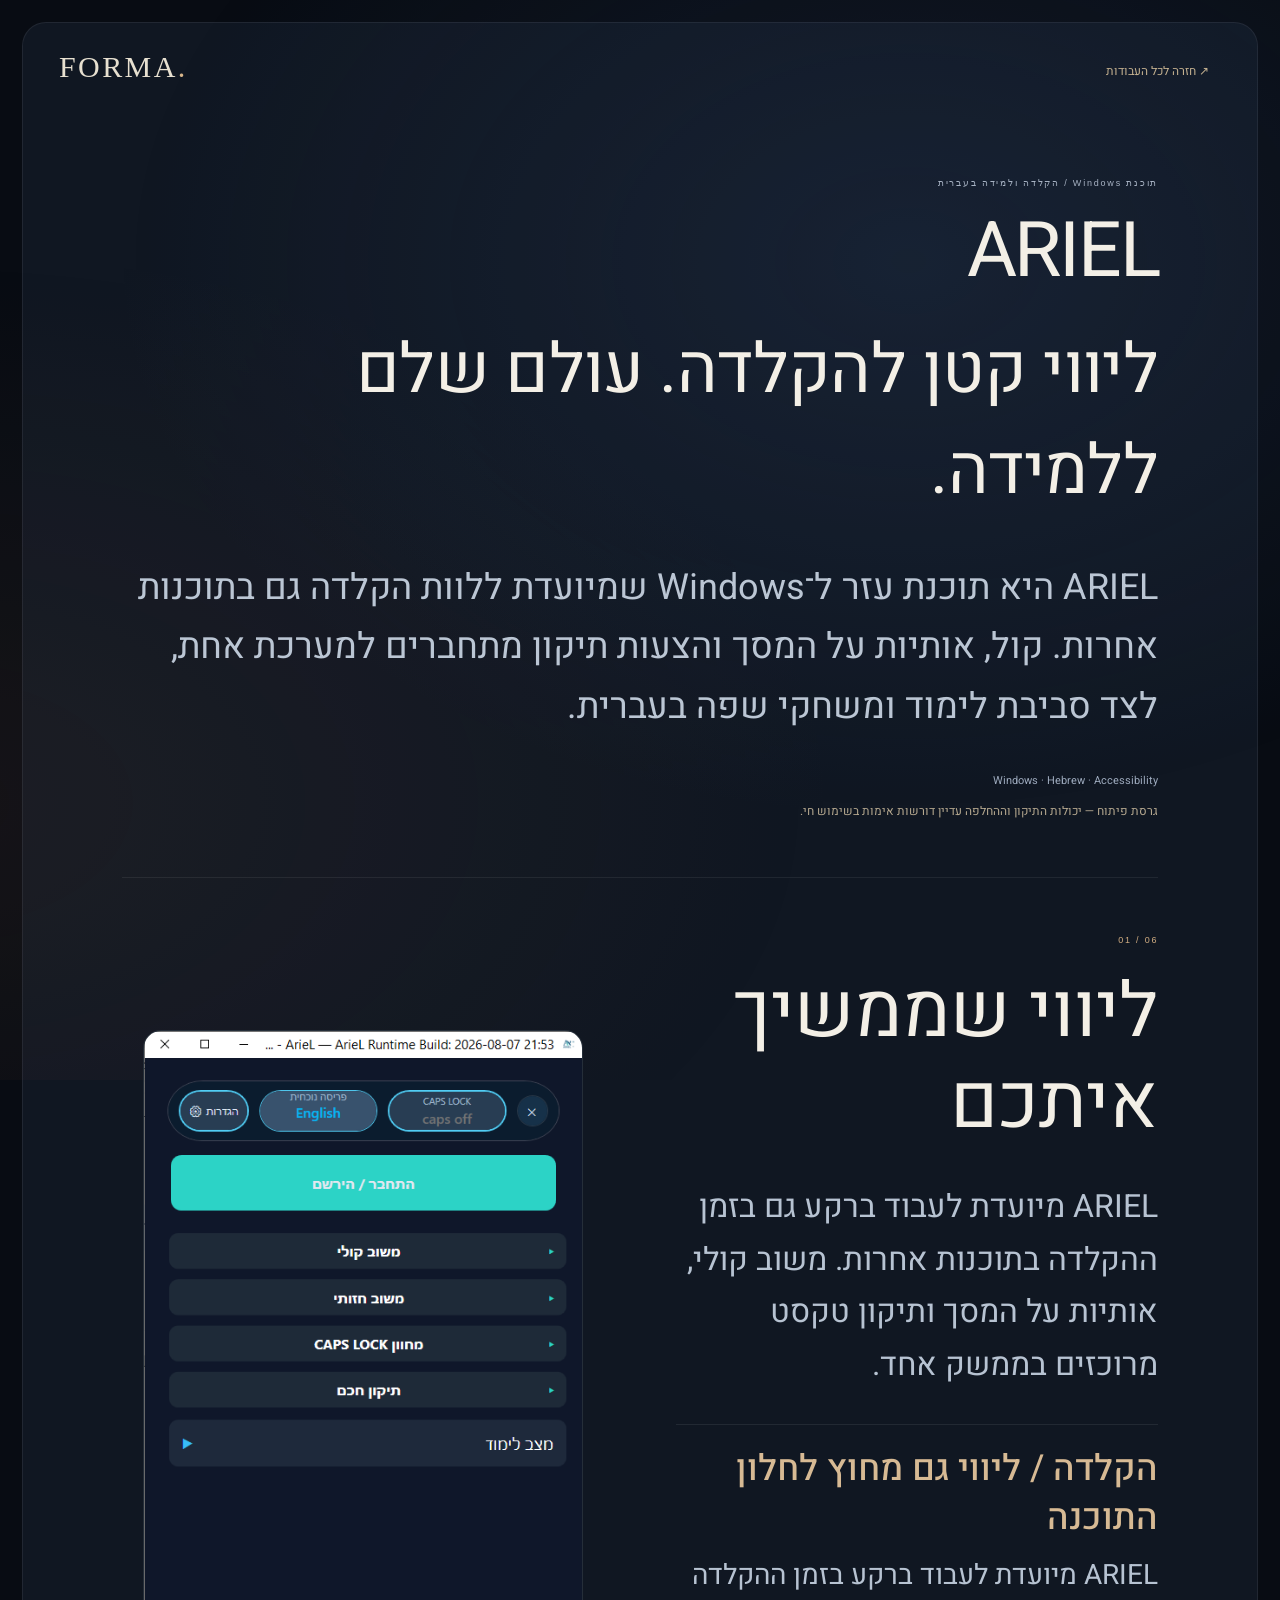
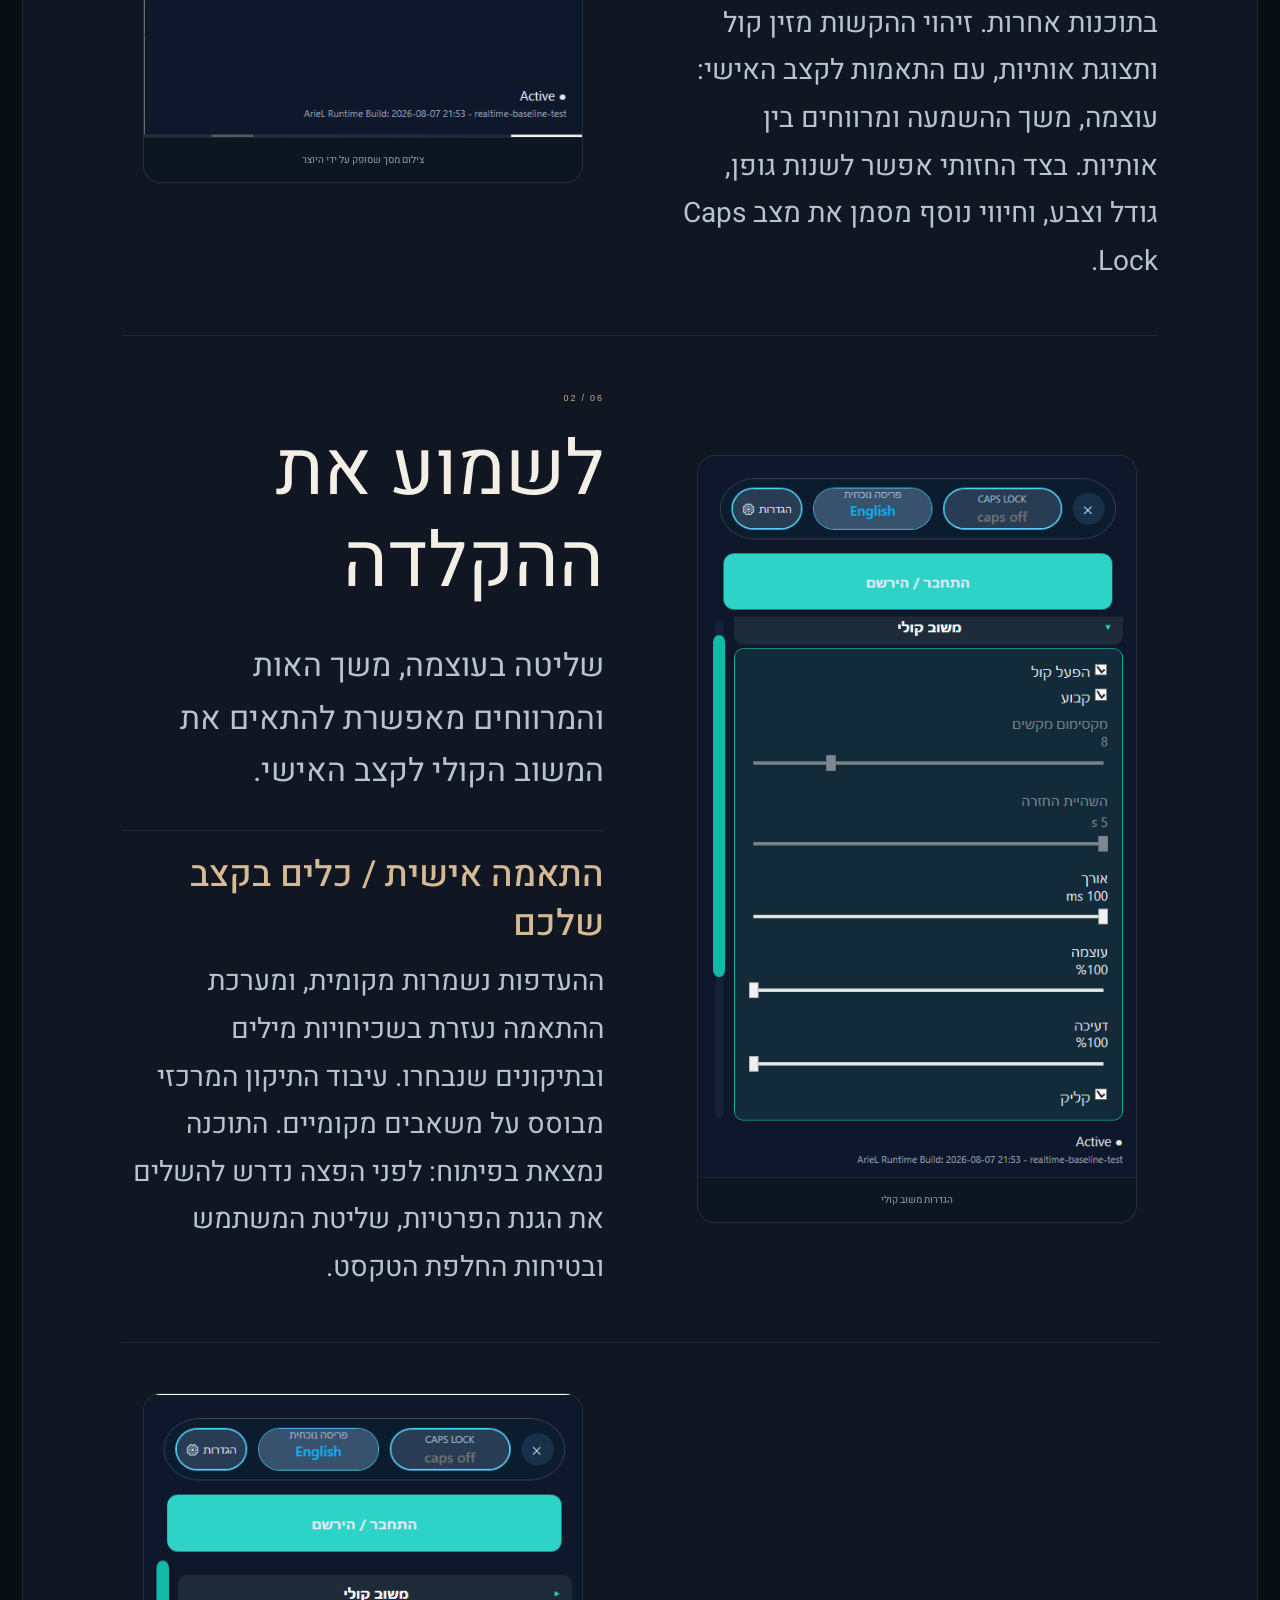
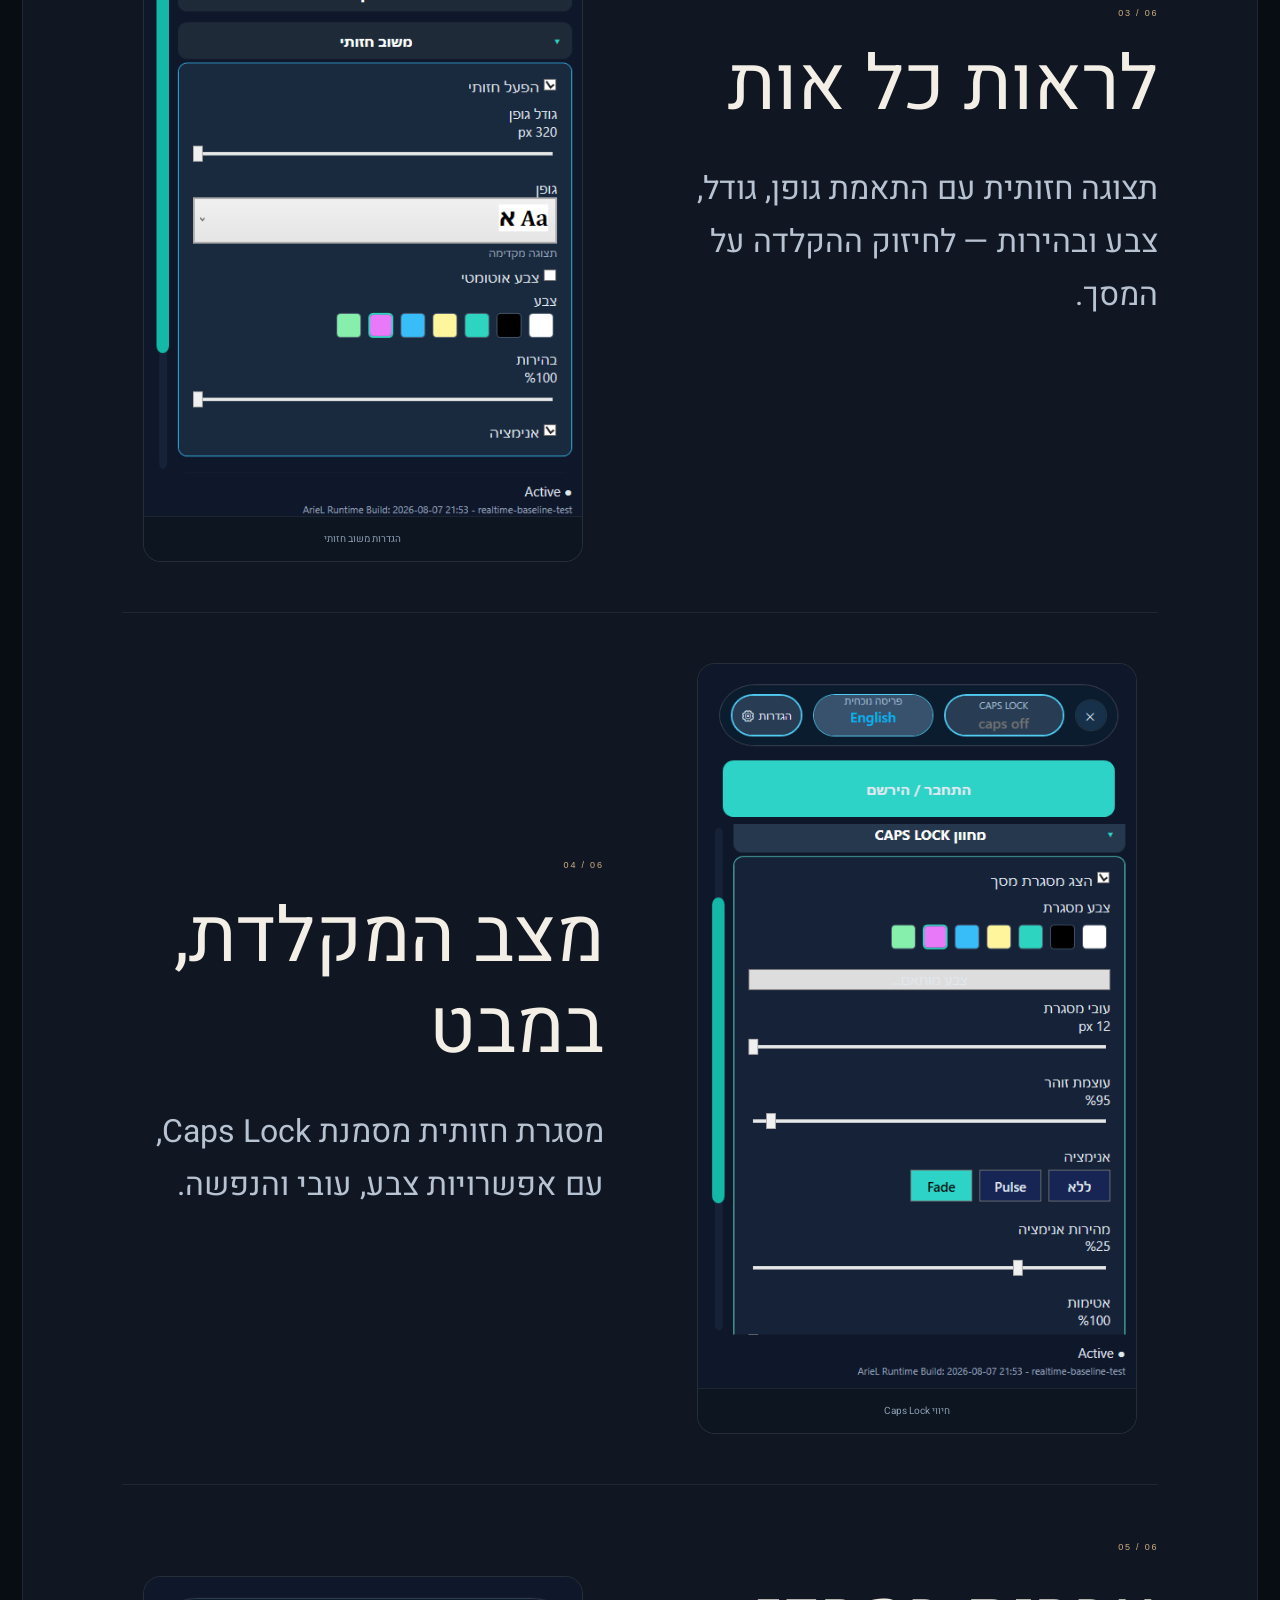
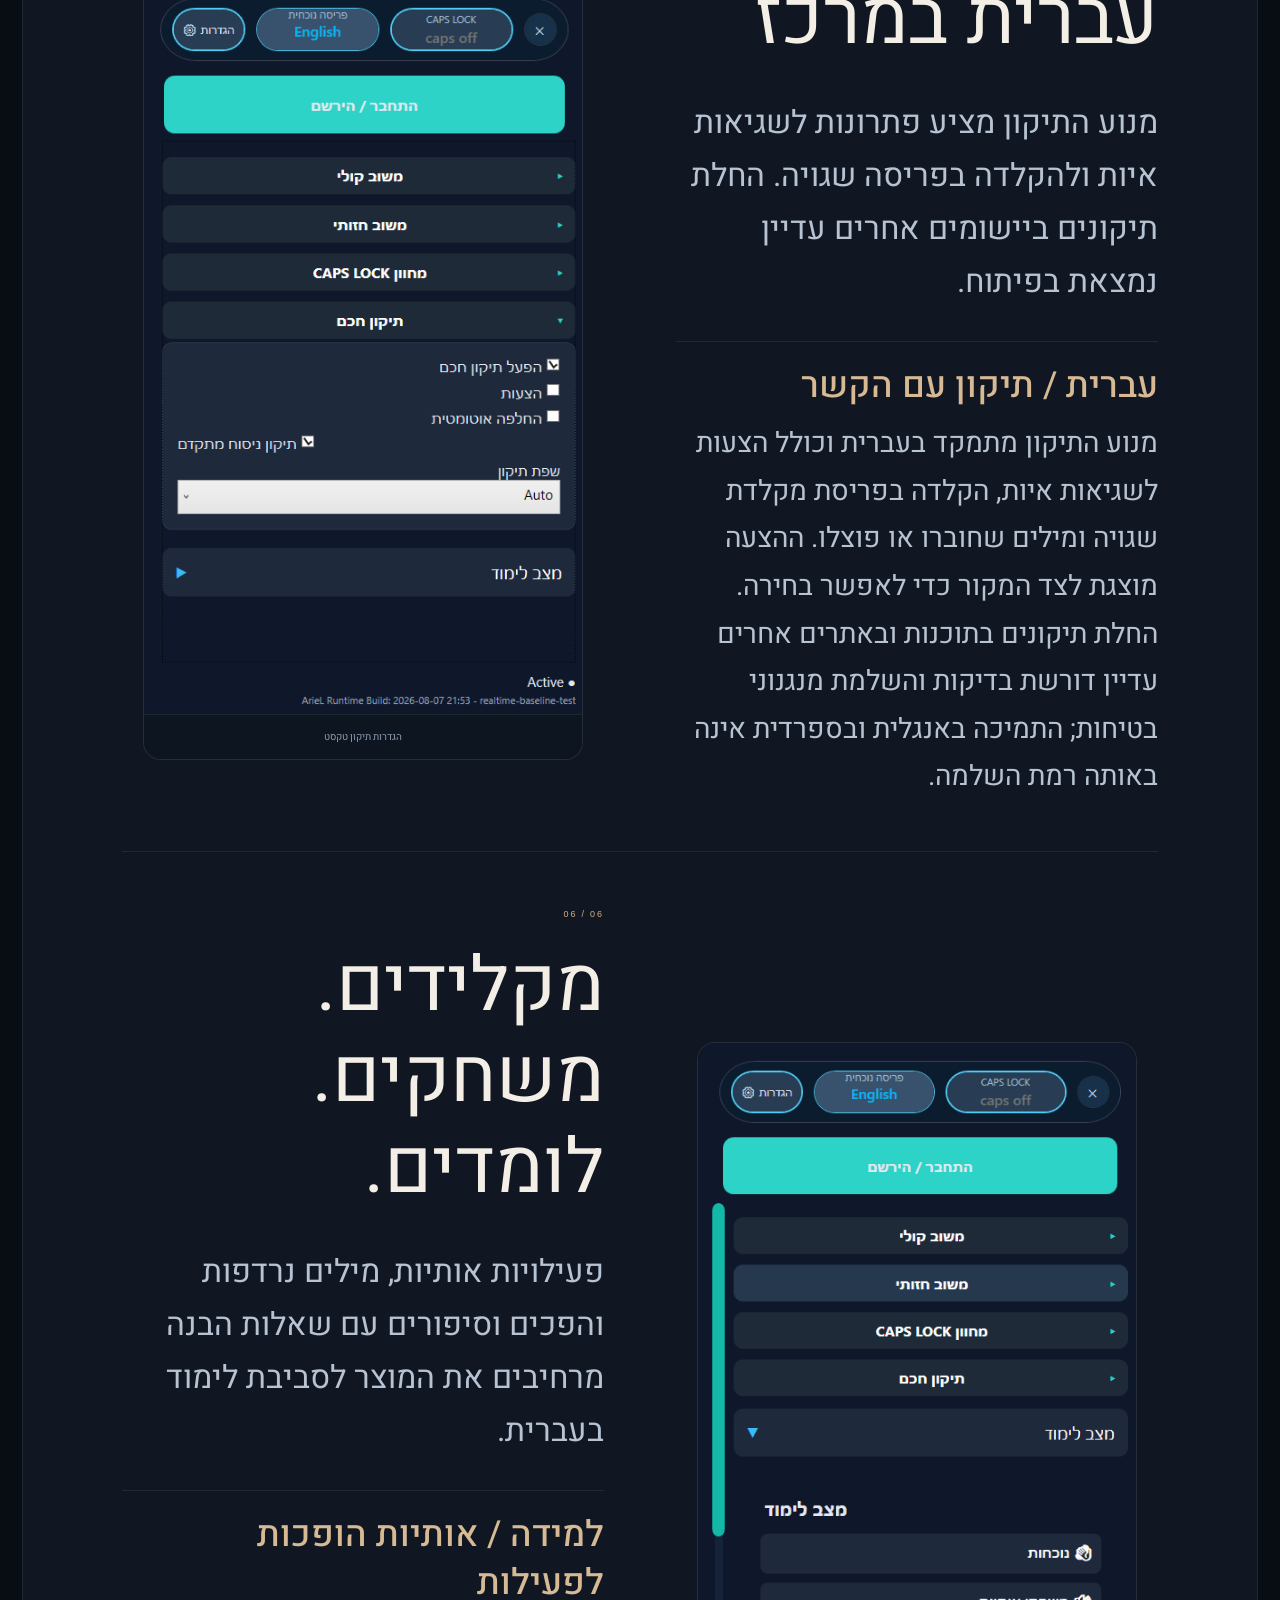
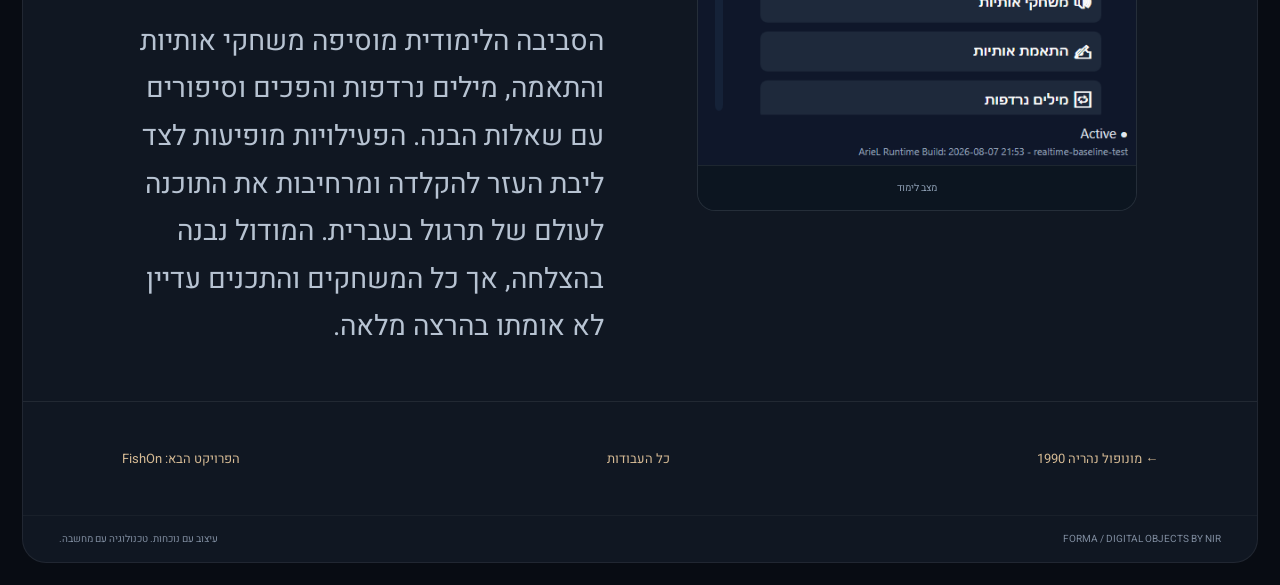
==== ariel.html @ 9fc87a5f "Repair trading screenshots with verified complete image uploads" ====
<!doctype html><html lang="he" dir="rtl"><head><meta charset="utf-8"><meta name="viewport" content="width=device-width,initial-scale=1"><title>ARIEL — עזר להקלדה ולמידה בעברית | FORMA</title><link rel="stylesheet" href="style.css?v=project-layout-2"><meta name="description" content="תוכנת Windows עם משוב קולי וחזותי, הצעות לתיקון בעברית ומשחקי שפה. פרויקט בפיתוח."><meta name="theme-color" content="#101824"><link rel="canonical" href="https://noya-labs.github.io/forma-portfolio/ariel.html"><meta property="og:type" content="website"><meta property="og:locale" content="he_IL"><meta property="og:site_name" content="FORMA"><meta property="og:title" content="ARIEL — עזר להקלדה ולמידה בעברית | FORMA"><meta property="og:description" content="תוכנת Windows עם משוב קולי וחזותי, הצעות לתיקון בעברית ומשחקי שפה. פרויקט בפיתוח."><meta property="og:url" content="https://noya-labs.github.io/forma-portfolio/ariel.html"><meta property="og:image" content="https://noya-labs.github.io/forma-portfolio/media/ariel-1.png"><meta name="twitter:card" content="summary_large_image"></head><body class="project-page" data-project="c6"><main class="exhibition"><header><a class="project-brand" href="index.html" dir="ltr">FORMA<span>.</span></a><a class="back-to-work" href="index.html">חזרה לכל העבודות ↗</a></header><section class="project-intro"><span class="eyebrow project-category"></span><h1>ARIEL</h1><p class="project-summary"></p><div class="project-meta"><span class="project-tags" dir="ltr"></span><a class="project-live" target="_blank" rel="noopener noreferrer">פתיחת הפרויקט ↗</a></div><p class="project-status"></p></section><div id="project-chapters"></div><nav class="project-pagination" aria-label="פרויקטים נוספים"><a class="previous-work"></a><a href="index.html">כל העבודות</a><a class="next-work"></a></nav><footer><span dir="ltr">FORMA / DIGITAL OBJECTS BY NIR</span><span>עיצוב עם נוכחות. טכנולוגיה עם מחשבה.</span></footer></main><script src="projects.js?v=trading-fixed-4"></script><script src="project-page.js"></script></body></html>
---- style.css ----
@import url('https://fonts.googleapis.com/css2?family=Heebo:wght@400;500;700;900&display=swap');
*{box-sizing:border-box}body{margin:0;background:#eeeeed;color:#111;font:14px Heebo,Arial,sans-serif;padding:5vh 3vw}button,a{-webkit-tap-highlight-color:transparent}button{border:0;background:none;color:inherit;font:inherit;cursor:pointer}a{color:inherit;text-decoration:none}a:focus-visible,button:focus-visible{outline:2px solid #555;outline-offset:6px}.exhibition{background:#fff;border-radius:16px;min-height:90vh;position:relative;overflow:hidden}header{position:relative;z-index:3;padding:24px 28px;display:flex;justify-content:space-between;gap:20px;font-size:14px;direction:ltr}nav{display:flex;gap:12px;direction:rtl}nav button{padding:0;color:#898989}nav button[aria-pressed=true]{color:#111;font-weight:700}.top-note{font:12px Arial,sans-serif;letter-spacing:.03em}.title{text-align:center;position:relative;z-index:1;margin:0 auto;pointer-events:none}.title h1{font:900 clamp(45px,5vw,78px)/.85 Arial,sans-serif;letter-spacing:-.075em;margin:7px 0 20px}.title p{font-size:14px;margin:0;color:#777}.stage{height:58vh;min-height:420px;perspective:1200px;position:relative;display:flex;align-items:center;justify-content:center;touch-action:pan-y}.track{position:relative;width:1120px;height:320px;flex-shrink:0;transform-style:preserve-3d;transform:rotateX(-7deg) rotateY(var(--yaw,-14deg)) translateX(var(--pan,0px));transition:transform .6s cubic-bezier(.2,.7,.2,1)}.card{position:absolute;left:calc(var(--i)*150px);top:var(--top,0px);width:215px;height:300px;transform:rotateY(-31deg) translateZ(var(--depth,0px));transform-style:preserve-3d;display:flex;flex-direction:column;padding:18px;overflow:hidden;box-shadow:12px 18px 20px #00000013;transition:transform .45s,box-shadow .45s;direction:ltr}.card:hover,.card:focus-visible{transform:rotateY(-10deg) translateZ(85px) translateY(-18px);box-shadow:15px 25px 40px #00000024;z-index:4}.number{font:12px Arial,sans-serif;letter-spacing:.025em}.card strong{font:italic 53px Georgia,serif;line-height:1;letter-spacing:-3px;margin:auto 0}.bottom{font-size:12px;margin-top:auto;overflow-wrap:anywhere}.c1{--i:0;--top:30px;background:#ded4b5;color:#564827}.c2{--i:1;--top:4px;background:#a3c2cd;color:#193b50}.c2 strong{font-size:62px}.c3{--i:2;--top:35px;background:#17171b;color:#d2ef74}.c3 strong{font:900 35px/.95 Arial,sans-serif;letter-spacing:-2px}.c4{--i:3;--top:0px;--depth:20px;background:#182628;color:#fff}.c4 img{width:calc(100% + 36px);margin:25px -18px 0;height:115px;object-fit:cover}.c4 strong.wcr-title{font:900 26px/1 Arial,sans-serif;letter-spacing:-1px;margin:15px 0}.c5{--i:4;--top:-22px;background:#772b39;color:#f2e4d5}.c5 strong{font-size:37px;letter-spacing:-2px}.c6{--i:5;--top:-2px;background:#e7e2db;color:#7d7568}.c7{--i:6;--top:-43px;background:#2e3041;color:#d7d5e2}.pending{border:1px dashed #999}.pending strong{font-size:43px}.pending .bottom{direction:rtl}.exhibition footer{padding:20px 28px;display:flex;justify-content:space-between;align-items:center;color:#777;font-size:12px;gap:25px}.exhibition footer button{font-size:12px}dialog{border:0;border-radius:12px;padding:45px;max-width:520px;width:90%;color:#111;box-shadow:0 20px 90px #0003}dialog::backdrop{background:#0006;backdrop-filter:blur(6px)}dialog .close{position:absolute;top:10px;left:15px;font-size:28px}dialog h2{font-size:30px}dialog p{font-size:16px;line-height:1.8}dialog a{display:inline-block;margin-top:15px;border-bottom:1px solid #111}body.index-mode .stage{height:auto;min-height:0;padding:45px 40px;perspective:none}body.index-mode .track{width:100%;height:auto;display:grid;grid-template-columns:repeat(4,minmax(0,1fr));gap:28px;transform:none;direction:ltr}body.index-mode .card{position:relative;left:auto;top:auto;width:100%;height:300px;transform:none}body.index-mode .card:hover{transform:translateY(-7px)}body.index-mode .title h1{font-size:52px}@media(min-width:1600px){.track{transform:scale(1.15) rotateX(-7deg) rotateY(var(--yaw,-14deg)) translateX(var(--pan,0px))}}@media(max-width:1050px){.track{transform:scale(.8) rotateX(-7deg) rotateY(var(--yaw,-14deg)) translateX(var(--pan,0px))}body.index-mode .track{grid-template-columns:repeat(3,minmax(0,1fr))}}@media(max-width:650px){body{padding:14px 10px}.exhibition{min-height:calc(100dvh - 28px)}header{padding:20px 15px}.top-note{display:none}.title{margin-top:25px}.title h1{font-size:53px}.stage{height:55vh;min-height:350px;justify-content:flex-start;overflow-x:auto;perspective:none;direction:ltr;padding:30px 25px}.track{width:1360px;height:300px;transform:none!important}.card{left:calc(var(--i)*180px);width:200px;height:280px;transform:rotateY(-22deg) rotateZ(-3deg);top:var(--top);box-shadow:10px 15px 25px #0002}.card:hover{transform:translateY(-10px)}.exhibition footer{padding:20px 15px;gap:15px;flex-wrap:wrap}.exhibition footer>span:nth-child(2){display:none}body.index-mode .stage{padding:30px 18px}body.index-mode .track{grid-template-columns:repeat(2,minmax(0,1fr));gap:20px 12px}body.index-mode .card{height:255px;padding:12px}.card strong{font-size:40px}.c3 strong{font-size:27px}.c5 strong{font-size:28px}.c4 strong.wcr-title{font-size:21px}.number{font-size:12px}.c4 img{width:calc(100% + 24px);margin-left:-12px;margin-right:-12px}dialog{padding:35px 25px}}@media(prefers-reduced-motion:reduce){*{transition:none!important}.track{transform:rotateY(-14deg)}}
.project-category{font-size:14px;color:#777}#project-dialog h2{text-align:right;letter-spacing:-1px}#project-dialog .project-tags{font-size:14px;color:#666;border-top:1px solid #ddd;padding-top:15px;text-align:right}#project-dialog .project-live[hidden]{display:none}
.dynamic-cover{position:relative;flex:1;min-height:180px;margin:18px -18px 14px;overflow:hidden}.dynamic-cover img{position:absolute;width:100%;height:100%;object-fit:cover;inset:0}.noya-media{background:#09090c}.c1{background:#100d1a;color:#eae5f3}.noya-media img{object-fit:contain;padding:18px;animation:productFloat 7s ease-in-out infinite;filter:drop-shadow(0 15px 18px #ad75ef55)}.bay-media img{animation:photoDrift 12s ease-in-out infinite}.bay-media .slide-1{animation:photoSwap 12s ease-in-out infinite,photoDrift 12s ease-in-out infinite}.c2{background:#133e53;color:white}.nexora-motion strong{animation:typePulse 7s ease-in-out infinite}.nexora-motion{background:linear-gradient(140deg,#17171b,#263c24,#17171b);background-size:250% 250%;animation:colorShift 10s ease-in-out infinite}.dashboard-motion img{animation:dashboardPan 10s ease-in-out infinite;object-fit:cover;object-position:left center}.motion-paused .card,.motion-paused .card *{animation-play-state:paused!important}@keyframes productFloat{0%,100%{transform:translateY(6px) scale(.92) rotate(-4deg)}50%{transform:translateY(-8px) scale(1.07) rotate(4deg)}}@keyframes photoDrift{0%,100%{transform:scale(1.05) translateX(-2%)}50%{transform:scale(1.18) translateX(2%)}}@keyframes photoSwap{0%,40%,100%{opacity:0}50%,90%{opacity:1}}@keyframes typePulse{0%,100%{transform:translateY(0);letter-spacing:-2px}50%{transform:translateY(-9px);letter-spacing:0}}@keyframes colorShift{0%,100%{background-position:0% 50%}50%{background-position:100% 50%}}@keyframes dashboardPan{0%,100%{object-position:0% 50%}50%{object-position:100% 50%}}@media(max-width:650px){.dynamic-cover{margin-left:-12px;margin-right:-12px;min-height:140px}}@media(prefers-reduced-motion:reduce){.card,.card *{animation:none!important}.bay-media .slide-1{opacity:0}}
/* Four verified projects, with readable faces and room between them. */
.stage{min-height:420px;height:55vh;perspective:1500px}.track{width:1050px;height:335px;transform:rotateX(-3deg) rotateY(var(--yaw,-6deg)) translateX(var(--pan,0px));transform-origin:center center}.card{width:235px;height:320px;left:calc(var(--i)*270px);transform:rotateY(-17deg) translateZ(var(--depth,0px));box-shadow:12px 24px 30px #00000016}.card:hover,.card:focus-visible{transform:rotateY(-3deg) translateZ(35px) translateY(-14px)}.c1{--top:34px}.c2{--top:5px}.c3{--top:28px}.c4{--top:-18px;--depth:0px}.number{font-size:12px}.bottom{direction:rtl;text-align:right;line-height:1.6}.c4 img{height:155px}.c4 strong.wcr-title{font-size:24px}.title h1{font-size:clamp(42px,4.4vw,65px)}.exhibition{display:flex;flex-direction:column}.exhibition footer{margin-top:auto}.track .card{border:1px solid #ffffff33}@media(min-width:1600px){.track{transform:rotateX(-3deg) rotateY(var(--yaw,-6deg)) translateX(var(--pan,0px))}}@media(min-width:1051px) and (max-width:1250px){.track{transform:scale(.85) rotateX(-3deg) rotateY(var(--yaw,-6deg)) translateX(var(--pan,0px))}}@media(min-width:651px) and (max-width:1050px){.track{transform:scale(.63) rotateX(-3deg) rotateY(var(--yaw,-6deg)) translateX(var(--pan,0px))}}@media(max-width:650px){.stage{height:420px;min-height:420px;padding:30px 25px;overflow-x:auto}.track{width:990px;height:335px;transform:none!important}.card{left:calc(var(--i)*250px);width:225px;height:320px;transform:rotateY(-10deg) rotateZ(-1deg)}body.index-mode .track{width:100%;height:auto}body.index-mode .card{width:100%;height:290px;left:auto}}body.index-mode .track{transform:none;grid-template-columns:repeat(4,minmax(0,1fr));height:auto}body.index-mode .card{left:auto;top:auto;width:100%;transform:none}@media(max-width:650px){body.index-mode .track{grid-template-columns:repeat(2,minmax(0,1fr))}.c4 strong.wcr-title{font-size:20px}}
.carousel-controls{display:flex;align-items:center;gap:20px;color:#111}.carousel-controls button{border:1px solid #bbb;border-radius:30px;padding:9px 18px!important;font-size:14px!important}.card{transition:left .85s cubic-bezier(.22,.7,.2,1),top .85s,transform .5s,box-shadow .5s}.card{user-select:none}.card img{-webkit-user-drag:none}.stage,.stage:active{cursor:default}.stage .card{cursor:pointer}.card .concept-cover{position:absolute;inset:0;width:100%;height:100%;object-fit:cover;z-index:0;animation:coverZoom 12s ease-in-out infinite}.card:after{content:'';position:absolute;inset:0;background:linear-gradient(#0006,transparent 30%,transparent 65%,#0009);pointer-events:none;z-index:1}.card .number,.card .bottom{position:relative;z-index:2;color:white;text-shadow:0 1px 6px #000}.card .bottom{margin-top:auto}.card.art-cover strong,.card.art-cover>.dynamic-cover,.card.art-cover>img:not(.concept-cover){display:none}.card.art-cover{background:#111;animation:none}.art-cover .cover-name{position:relative;z-index:2;color:white;font:600 21px Arial,sans-serif;margin-top:auto;padding-bottom:12px}.art-cover .bottom{margin-top:0;font-size:12px}@keyframes coverZoom{0%,100%{transform:scale(1)}50%{transform:scale(1.1)}}@media(max-width:650px){.stage{overflow:hidden}.track{width:100%;height:355px}.card{left:calc(50% - 112px + var(--i)*250px);opacity:1}.card:not([data-front=true]){pointer-events:none}body.index-mode .card{pointer-events:auto}.carousel-controls{width:100%;justify-content:center}}@media(prefers-reduced-motion:reduce){.concept-cover{animation:none!important}}
body:not(.index-mode) .card[data-visible=false]{opacity:0;pointer-events:none}body.index-mode .card{opacity:1;pointer-events:auto}.card{transition:opacity .5s,left .85s cubic-bezier(.22,.7,.2,1),top .85s,transform .5s,box-shadow .5s}
.c5.art-cover .concept-cover{object-fit:cover;object-position:center}.c5.art-cover:after{background:linear-gradient(#0008,transparent 28%,transparent 65%,#000b)}

/* A living exhibition: light, depth and a short opening sequence. */
.exhibition{isolation:isolate;background:#fff;--light-x:50%;--light-y:45%}
.exhibition:before{content:'';position:absolute;inset:-15%;z-index:-1;pointer-events:none;background:radial-gradient(ellipse at var(--light-x) var(--light-y),#d4dcff40,transparent 40%),radial-gradient(ellipse at 15% 75%,#f1d5bb35,transparent 35%);animation:ambientLight 18s ease-in-out infinite alternate}
.title h1{animation:titleArrival 1.2s cubic-bezier(.16,1,.3,1) both}
.title p{animation:softArrival 1.4s .2s both}
.stage{animation:softArrival 1.5s .35s both}
.exhibition header{animation:softArrival 1s .1s both}
.art-cover .concept-cover{transform-origin:var(--mx,50%) var(--my,50%)}
.card:before{content:'';position:absolute;inset:0;z-index:3;pointer-events:none;opacity:0;background:radial-gradient(circle at var(--mx,50%) var(--my,50%),#fff5,transparent 55%);mix-blend-mode:soft-light;transition:opacity .35s}
.card:hover:before,.card:focus-visible:before{opacity:1}
.card:hover .cover-name{letter-spacing:.035em;transform:translateY(-4px)}
.cover-name{transition:letter-spacing .45s,transform .45s}
.carousel-controls button{transition:background .25s,color .25s,transform .25s}
.carousel-controls button:hover{background:#111;color:#fff;transform:translateY(-3px)}
.carousel-controls button:active{transform:scale(.95)}
.live-signature{display:flex;align-items:center;justify-content:center;gap:8px;margin:18px auto 0;font:10px Arial,sans-serif;letter-spacing:.18em;color:#777;direction:ltr}
.live-signature i{width:5px;height:5px;border-radius:50%;background:#7c8868;box-shadow:0 0 0 4px #7c886812;animation:signalPulse 3s ease-in-out infinite}
.motion-paused .exhibition:before,.motion-paused .live-signature i{animation-play-state:paused}
dialog[open]{animation:dialogArrival .4s cubic-bezier(.16,1,.3,1)}
@keyframes titleArrival{from{opacity:0;filter:blur(12px);transform:translateY(28px);letter-spacing:-.1em}to{opacity:1;filter:blur(0);transform:translateY(0)}}
@keyframes softArrival{from{opacity:0;filter:blur(6px)}to{opacity:1;filter:blur(0)}}
@keyframes ambientLight{from{transform:translate(-3%,-2%) rotate(-4deg)}to{transform:translate(3%,2%) rotate(4deg)}}
@keyframes signalPulse{50%{box-shadow:0 0 0 8px #7c886800;opacity:.5}}
@keyframes dialogArrival{from{opacity:0;transform:translateY(22px) scale(.97)}to{opacity:1;transform:none}}
@media(prefers-reduced-motion:reduce){.exhibition:before,.title h1,.title p,.stage,header,.live-signature i,dialog[open]{animation:none!important}}

/* Responsive gallery and controls, from phones to wide screens. */
.side-navigation{position:absolute;inset:0;pointer-events:none;z-index:5}
.gallery-arrow{position:absolute;top:50%;transform:translateY(-50%);width:48px;height:48px;border:1px solid #d9d9d9;border-radius:50%;background:#ffffffed;box-shadow:0 4px 18px #00000008;font:24px Arial;pointer-events:auto;transition:background .2s,color .2s}
.arrow-left{left:18px}.arrow-right{right:18px}.gallery-arrow:hover{background:#111;color:#fff}
.carousel-controls button{display:none}.carousel-controls{gap:0;min-width:58px;justify-content:center}
body.index-mode .side-navigation,body.index-mode .carousel-controls{display:none}
.exhibition footer{flex-wrap:wrap;gap:16px}
@media(min-width:1051px){.stage{padding:30px 80px}.track{width:calc(100% - 20px);max-width:1050px;transform:rotateX(-3deg) rotateY(var(--yaw,-6deg)) translateX(var(--pan,0px));--card-w:clamp(180px,17vw,235px);--card-step:calc((100% - var(--card-w))/3)}.card{width:var(--card-w);left:calc(var(--i)*var(--card-step))}}
@media(min-width:651px) and (max-width:1050px){body{padding:22px 16px}.exhibition{min-height:calc(100dvh - 44px)}.title h1{font-size:60px}.stage{height:480px;min-height:480px;overflow:hidden;padding:30px 70px;justify-content:center}.track{width:100%;height:355px;transform:rotateX(-3deg) rotateY(-5deg);--card-w:clamp(225px,29vw,280px);--card-step:calc(var(--card-w) + 35px)}.card{width:var(--card-w);height:355px;left:calc((100% - (var(--card-w)*2 + 35px))/2 + var(--i)*var(--card-step))}.arrow-left{left:12px}.arrow-right{right:12px}body.index-mode .track{grid-template-columns:repeat(3,minmax(0,1fr));transform:none}body.index-mode .card{left:auto;width:100%;height:310px}}
@media(max-width:650px){body{padding:10px 8px}.exhibition{min-height:calc(100dvh - 20px);border-radius:14px}header{padding:12px 16px}nav{gap:16px}nav button{min-height:44px}.title{margin-top:12px;padding:0 12px}.title h1{font-size:clamp(38px,10.5vw,62px);margin:8px 0 18px}.title p{font-size:12px;line-height:1.7}.live-signature{font-size:8px;letter-spacing:.12em;margin-top:12px}.stage{height:clamp(370px,53dvh,490px);min-height:370px;padding:30px 0;justify-content:center;overflow:hidden}.track{width:100%;height:340px;--card-w:clamp(205px,62vw,285px);--card-step:calc(var(--card-w) + 28px);transform:none!important}.card{width:var(--card-w);height:340px;left:calc((100% - var(--card-w))/2 + var(--i)*var(--card-step));top:0!important;transform:rotateY(-8deg);padding:16px}.card:hover{transform:rotateY(-8deg)}.gallery-arrow{width:44px;height:44px;font-size:22px}.arrow-left{left:6px}.arrow-right{right:6px}.art-cover .cover-name{font-size:20px}.exhibition footer{padding:14px 16px;display:grid;grid-template-columns:1fr auto;gap:12px}.carousel-controls{width:auto;grid-column:1/-1}.exhibition footer>span{display:none}#reset,#motion-toggle{min-height:44px}body.index-mode .stage{padding:28px 16px;height:auto;min-height:0}body.index-mode .track{height:auto;grid-template-columns:repeat(2,minmax(0,1fr));gap:16px}body.index-mode .card{width:100%;left:auto;height:280px;transform:none;padding:12px}.number{font-size:10px}dialog{max-height:85dvh;overflow:auto;width:calc(100% - 28px);padding:40px 24px}dialog h2{font-size:26px}dialog p{font-size:15px}.close{min-width:44px;min-height:44px}}
@media(max-width:430px){body.index-mode .track{grid-template-columns:1fr}body.index-mode .card{height:370px}.stage{height:390px}.track,.card{height:320px}}
@media(max-height:600px) and (min-width:651px){.stage{height:390px;min-height:390px}.title h1{font-size:45px}}

.project-invitation{display:flex;justify-content:space-between;align-items:center;gap:36px;margin:10px 6% 28px;padding:34px 0 8px;border-top:1px solid #ddd;direction:rtl}
.eyebrow{font:10px Arial,sans-serif;letter-spacing:.17em;color:#777;display:inline-block}
.invitation-copy h2{font-size:clamp(28px,3vw,44px);font-weight:700;line-height:1.2;letter-spacing:-1.4px;margin:14px 0 16px}
.invitation-copy h2 span{color:#8b9a6f}.invitation-copy p{font-size:14px;color:#666;line-height:1.9;margin:0}
.invitation-action{flex-shrink:0}.start-project{background:#111;color:#fff;border-radius:100px;padding:18px 25px;display:inline-flex;align-items:center;justify-content:center;gap:24px;font-size:15px;min-height:56px;transition:background .25s,transform .25s,box-shadow .25s}
.start-project:hover{background:#30372a;transform:translateY(-3px);box-shadow:0 8px 24px #0002}.start-project span{font:22px Arial;transition:transform .25s}.start-project:hover span{transform:translate(-3px,-3px)}
.invitation-action p{text-align:center;font-size:12px;color:#888;margin-top:12px}
#contact-dialog h2{font-size:30px;line-height:1.3}#project-enquiry label{display:block;font-size:13px;margin:18px 0 8px}#project-brief{font:15px Heebo,Arial,sans-serif;line-height:1.7;resize:vertical;width:100%;border:1px solid #ccc;border-radius:10px;padding:14px;background:#fafafa;color:#111}#project-brief:focus{outline:2px solid #899674;outline-offset:2px}#project-enquiry .start-project{width:100%;margin-top:16px}#contact-feedback{font-size:13px;color:#666}
@media(max-width:800px){.project-invitation{align-items:flex-start;flex-direction:column;gap:22px;margin:8px 6% 24px;padding-top:28px}.invitation-action{width:100%}.invitation-action .start-project{width:100%;font-size:14px}.invitation-copy h2{font-size:32px}.invitation-copy p{font-size:13px}.project-invitation br{display:none}.invitation-copy h2 br{display:block}}
@media(max-width:430px){.invitation-copy h2{font-size:29px}.start-project{padding:16px 18px;gap:12px}.project-invitation{margin-top:0}}
.start-project:disabled{background:#e9e9e5;color:#777;cursor:default;transform:none;box-shadow:none}

/* FORMA — evening gallery, restrained type and luminous project artwork. */
body{background:#080c13;color:#f3efe6;padding:22px;font-family:Heebo,Arial,sans-serif}
.exhibition{background:#101722;border:1px solid #ffffff12;border-radius:24px;min-height:calc(100dvh - 44px);--light-x:65%;--light-y:40%}
.exhibition:before{inset:-20%;background:radial-gradient(ellipse at var(--light-x) var(--light-y),#344c7555,transparent 48%),radial-gradient(ellipse at 10% 78%,#82563f25,transparent 40%);opacity:.8}
header{padding:27px 36px;color:#e7e0d0}nav button{color:#949cab;font-size:13px}nav button[aria-pressed=true]{color:#e8ceb0;font-weight:500}.top-note{color:#a0a9b8;font-size:10px;letter-spacing:.16em}
.title{margin:18px auto 0}.title h1{font:400 clamp(52px,6vw,84px)/1.05 Georgia,'Times New Roman',serif;letter-spacing:.055em;margin:0 0 12px;animation:luxuryArrival 1.2s both}.brand-period{color:#d5ab7c}.title p{font-size:14px;color:#b8bfca;letter-spacing:.015em}.live-signature{color:#8b95a6;font-size:9px;letter-spacing:.22em;margin-top:18px}.live-signature i{background:#d5ab7c;box-shadow:0 0 12px #d5ab7c66}
.stage{height:clamp(425px,49vh,580px);min-height:425px}.card{border-radius:9px;box-shadow:8px 26px 42px #0005!important;border:1px solid #ffffff20!important}.card:hover{box-shadow:8px 35px 60px #0008!important}.art-cover .cover-name{font-size:20px;font-weight:500;letter-spacing:.025em}.card .number{font-size:10px;letter-spacing:.08em}.card .bottom{color:#e6e0d8;font-size:11px}
.gallery-arrow{background:#202a39e8;color:#e9d6ba;border-color:#ffffff24;box-shadow:0 8px 22px #0003}.gallery-arrow:hover{background:#d6b28a;color:#141b25}
.project-invitation{margin:0 7% 22px;padding:27px 0 10px;border-top:1px solid #ffffff18;gap:32px}.eyebrow{color:#d1ad82;font-size:9px;letter-spacing:.2em}.invitation-copy h2{font-weight:400;font-size:clamp(25px,2.6vw,37px);letter-spacing:-.6px;margin:12px 0;line-height:1.35}.invitation-copy h2 span{color:#d5ab7c}.invitation-copy p{color:#a4aebb;font-size:13px;line-height:1.9}.start-project{background:#d8ba93;color:#171d26;font-weight:500;border-radius:8px;padding:16px 23px;min-height:54px;border:1px solid #edd6b3;font-size:14px}.start-project:hover{background:#ebcfab;color:#171d26;box-shadow:0 8px 28px #d8ba9320}.invitation-action p{color:#8c97a6;font-size:11px}.exhibition footer{border-top:1px solid #ffffff0a;padding:16px 36px;color:#7f8c9f;font-size:10px}.exhibition footer button{color:#a6b0be}.carousel-controls{color:#ceb38d}
dialog{background:#17202d;color:#f0ebe2;border:1px solid #ffffff20;border-radius:18px}dialog p,.project-category,#project-dialog .project-tags{color:#a7b2c3}dialog::backdrop{background:#05090dbb;backdrop-filter:blur(12px)}dialog a{border-color:#d7b88f;color:#d7b88f}#project-brief{background:#111925;border-color:#ffffff25;color:#f0ebe2}.start-project:disabled{background:#26303d;color:#7f8c9e;border-color:#ffffff10}#contact-feedback{color:#8d9bae}
@keyframes luxuryArrival{from{opacity:0;transform:translateY(15px)}to{opacity:1;transform:none}}
@media(min-width:651px) and (max-width:1050px){body{padding:16px}.exhibition{min-height:calc(100dvh - 32px)}.title h1{font-size:70px}.stage{height:470px;min-height:470px}.project-invitation{margin:0 7% 24px}.invitation-copy h2{font-size:31px}}
@media(max-width:650px){body{padding:8px;background:#080c13}.exhibition{border-radius:18px;min-height:calc(100dvh - 16px)}header{padding:13px 18px}.title{margin-top:12px}.title h1{font-size:57px;letter-spacing:.055em}.title p{font-size:12px}.live-signature{font-size:7px;letter-spacing:.16em}.stage{height:395px;min-height:395px}.project-invitation{margin:0 22px 22px;padding-top:25px;gap:20px}.invitation-copy h2{font-size:29px}.invitation-copy p{font-size:12px}.invitation-action .start-project{font-size:13px}.exhibition footer{padding:12px 20px}.card{border-radius:8px}body.index-mode .title h1{font-size:49px}body.index-mode .stage{min-height:0;height:auto}}
@media(prefers-reduced-motion:reduce){.title h1{animation:none}}

/* Move composited layers instead of recomputing card positions each frame. */
body:not(.index-mode) .stage{margin:18px 24px 24px;border:1px solid #d4ba9224;border-radius:18px;background:#080e171a;overflow:hidden;animation:none}
body:not(.index-mode) .stage:after{content:'גלגלת / חיצים לדפדוף';position:absolute;bottom:13px;left:50%;transform:translateX(-50%);font-size:10px;letter-spacing:.04em;color:#929cab;pointer-events:none}
body:not(.index-mode) .track{transform:rotateX(-3deg) rotateY(-5deg)!important;transition:none}
body:not(.index-mode) .card{left:0;top:0;transform:translate3d(var(--slide-x,0px),var(--top,0px),0) rotateY(-12deg);transition:transform .72s cubic-bezier(.22,.61,.36,1),opacity .4s;will-change:transform;backface-visibility:hidden}
body:not(.index-mode) .card:hover,body:not(.index-mode) .card:focus-visible{transform:translate3d(var(--slide-x,0px),calc(var(--top,0px) - 8px),0) rotateY(-5deg)}
body:not(.index-mode) .card.carousel-wrap{transition:none!important}
.card .concept-cover{will-change:transform;backface-visibility:hidden;transform-origin:center!important}
.exhibition:before{animation:none;transform:none;background:radial-gradient(ellipse at 65% 35%,#344c7544,transparent 48%),radial-gradient(ellipse at 10% 78%,#82563f25,transparent 40%)}
.card:before{background:linear-gradient(125deg,#fff2,transparent 60%)}
@media(min-width:651px) and (max-width:1050px){body:not(.index-mode) .card{left:calc((100% - (var(--card-w)*2 + 35px))/2)}}
@media(max-width:650px){body:not(.index-mode) .stage{margin:16px 12px 22px;border-radius:14px}body:not(.index-mode) .track{transform:none!important}body:not(.index-mode) .card{left:calc((100% - var(--card-w))/2);transform:translate3d(var(--slide-x,0px),0,0)}body:not(.index-mode) .card:hover{transform:translate3d(var(--slide-x,0px),0,0)}body:not(.index-mode) .stage:after{font-size:9px;bottom:10px}}
@media(prefers-reduced-motion:reduce){body:not(.index-mode) .card{transition:none;will-change:auto}}

.c6.art-cover .concept-cover{object-fit:cover;object-position:top;animation:none}.c6.art-cover:after{background:linear-gradient(#0003,transparent 45%,#071320ee)}
#project-dialog{width:min(1120px,calc(100vw - 48px));max-width:1120px;max-height:92dvh;padding:34px 40px;overflow:auto}
#project-dialog>h2{font:400 38px Georgia,Arial,sans-serif;margin:14px 0;text-align:right}#project-dialog>.project-summary{font-size:14px;max-width:800px;line-height:1.8;margin:0 0 12px}#project-dialog>.project-tags{font-size:11px;margin:8px 0;border:0;padding:0}#project-dialog>.project-live{font-size:12px;margin:6px 0 20px}
.project-story{display:grid;grid-template-columns:minmax(0,1.25fr) minmax(0,1fr);gap:42px;direction:ltr;align-items:center;padding-top:22px;border-top:1px solid #ffffff15}
.story-image-frame{height:430px;position:relative;background:radial-gradient(ellipse,#24394a,#0e1520);border:1px solid #ffffff15;border-radius:14px;overflow:hidden;display:flex;align-items:center;justify-content:center;padding:18px 18px 36px}.story-image{height:100%;width:100%;object-fit:contain;filter:drop-shadow(0 15px 20px #0004)}.story-source{position:absolute;bottom:12px;left:12px;right:12px;text-align:center;font-size:10px;color:#a7b4c5;direction:rtl}.story-copy{direction:rtl}.story-step{font:11px Arial;color:#d6b58e;letter-spacing:.16em}.story-copy h3{font-size:28px;font-weight:400;line-height:1.3;letter-spacing:-.6px;margin:18px 0}.story-description{font-size:15px;line-height:1.9;color:#c0c9d5}.story-status{font-size:11px!important;line-height:1.8;color:#b3a48b!important}.story-status:empty{display:none}.story-controls{display:flex;gap:16px;align-items:center;margin-top:30px}.story-controls>button{width:44px;height:44px;border:1px solid #ffffff30;border-radius:50%;font:22px Arial}.story-controls button:hover{background:#d5b78f;color:#132030}.story-dots{display:flex;gap:7px;flex-wrap:wrap}.story-dot{width:24px;height:32px;position:relative}.story-dot:after{content:'';display:block;width:5px;height:5px;border-radius:50%;background:#6f7e91;margin:auto}.story-dot[aria-pressed=true]:after{background:#e0bb8d;box-shadow:0 0 0 4px #e0bb8d20}
@media(max-width:750px){#project-dialog{width:calc(100vw - 20px);padding:38px 20px 24px;max-height:94dvh}#project-dialog>h2{font-size:30px}.project-story{grid-template-columns:1fr;gap:24px;padding-top:18px}.story-image-frame{height:330px}.story-copy h3{font-size:24px}.story-description{font-size:14px}.story-controls{margin-top:20px}}

.project-brand{font:30px Georgia,serif;letter-spacing:.08em}.project-brand span{color:#d8b68b}.back-to-work{font-size:12px;color:#c3b08f;padding:12px}.project-intro{padding:52px 8% 42px;max-width:1080px}.project-intro h1{font:400 clamp(40px,6vw,76px)/1.2 Georgia,Heebo,Arial,sans-serif;letter-spacing:-.03em;margin:16px 0 25px}.project-intro .project-summary{color:#bbc6d4;font-size:18px;line-height:1.9;max-width:800px}.project-meta{display:flex;gap:28px;align-items:center;flex-wrap:wrap}.project-meta .project-tags{font-size:11px;color:#9daabd}.project-live{color:#dbc098;border-bottom:1px solid #dbc09850;padding:8px 0;font-size:13px}.project-live[hidden]{display:none}.project-status{font-size:12px;color:#b5a88f;line-height:1.8}.project-status:empty{display:none}.project-chapter{display:grid;grid-template-columns:minmax(0,1.3fr) minmax(0,1fr);align-items:center;gap:7%;margin:0 8%;padding:50px 0;border-top:1px solid #ffffff12;direction:ltr;opacity:0;transform:translateY(25px);transition:opacity .7s,transform .7s}.project-chapter.chapter-visible{opacity:1;transform:none}.project-chapter:nth-child(even){direction:rtl}.chapter-image{margin:0;min-width:0;border:1px solid #ffffff16;border-radius:16px;padding:25px;background:radial-gradient(ellipse at 50% 35%,#233548,#0b121d);display:flex;flex-direction:column;align-items:center;gap:20px;overflow:hidden}.chapter-image img{max-width:100%;width:100%;height:460px;object-fit:contain;transition:transform .8s cubic-bezier(.2,.7,.2,1)}.chapter-image:hover img{transform:scale(1.035)}.chapter-image figcaption{font-size:10px;line-height:1.6;color:#8e9fb4;text-align:center;direction:rtl}.chapter-copy{direction:rtl}.chapter-copy h2{font-size:clamp(25px,3vw,38px);font-weight:400;line-height:1.4;margin:18px 0}.chapter-copy p{font-size:16px;line-height:2;color:#b7c3d2}.project-pagination{display:flex;justify-content:space-between;align-items:center;gap:25px;padding:35px 8%;border-top:1px solid #ffffff14}.project-pagination a{font-size:13px;color:#d5ba94;padding:12px 0}.project-page .exhibition:before{position:fixed}.project-page .exhibition footer{margin-top:0}
@media(max-width:750px){.project-intro{padding:28px 22px}.project-intro .project-summary{font-size:15px}.project-chapter,.project-chapter:nth-child(even){grid-template-columns:1fr;gap:24px;direction:ltr;margin:0 22px;padding:30px 0}.chapter-image{padding:18px}.chapter-image img{height:340px}.chapter-copy p{font-size:14px}.project-pagination{padding:25px 22px;flex-wrap:wrap}.project-pagination a{font-size:11px}.project-brand{font-size:25px}.back-to-work{font-size:11px}.project-page header{align-items:center}.project-intro h1{font-size:42px}}
@media(prefers-reduced-motion:reduce){.project-chapter{opacity:1;transform:none;transition:none}.chapter-image img{transition:none}}

.noya-cinema{margin:0 8% 42px;border:1px solid #ffffff1c;border-radius:18px;overflow:hidden;background:#101925}.cinema-heading{padding:25px 30px;display:flex;justify-content:space-between;align-items:center;gap:20px}.cinema-heading h2{font-size:26px;font-weight:400;margin:12px 0 0}.cinema-status{font-size:11px;color:#b9c6d8}.cinema-view{position:relative;height:560px;background:#e5e7e9}.cinema-view canvas{width:100%;height:100%;display:block}.cinema-fallback{position:absolute;inset:0;width:100%;height:100%;object-fit:contain;background:#e5e7e9}.cinema-ready .cinema-fallback{display:none}.cinema-progress{height:2px;position:absolute;bottom:0;left:0;right:0;background:#15213322}.cinema-progress i{height:100%;width:100%;background:#bd975f;display:block;transform-origin:left;transform:scaleX(0)}.cinema-controls{display:flex;gap:12px;align-items:center;padding:18px 24px;flex-wrap:wrap}.cinema-controls button{padding:12px 16px;border:1px solid #ffffff20;border-radius:7px;font-size:12px;min-height:44px;color:#b9c6d8}.cinema-controls button[aria-pressed=true]{background:#d7b98f;color:#141d29}.cinema-pause{margin-right:auto}
@media(max-width:750px){.noya-cinema{margin:0 22px 30px}.cinema-heading{padding:22px;align-items:flex-start;flex-direction:column;gap:12px}.cinema-heading h2{font-size:24px}.cinema-view{height:410px}.cinema-controls{padding:14px;gap:8px}.cinema-controls button{font-size:10px;padding:10px 12px}.cinema-pause{margin-right:0}}
@media(min-width:1051px){.invitation-copy h2{white-space:nowrap;font-size:clamp(25px,2.4vw,37px)}}

/* The camera journey replaces the first product photograph. */
.project-page[data-project=c1] .project-chapter:first-child .chapter-image{padding:0;gap:0}
.inline-cinema{margin:0;width:100%;border:0;border-radius:0;background:transparent;display:flex;flex-direction:column}
.inline-cinema .cinema-view{height:460px;background:transparent;order:0}
.inline-cinema .cinema-controls{order:1;padding:14px 18px;gap:7px;border-top:1px solid #ffffff10;justify-content:center}
.inline-cinema .cinema-controls button{font-size:10px;padding:10px 11px;white-space:nowrap}
.inline-cinema .cinema-heading{order:2;padding:0 18px 16px;justify-content:center}
.inline-cinema .cinema-heading>div{display:none}
.inline-cinema .cinema-status{text-align:center;font-size:10px;line-height:1.6}
.inline-cinema .cinema-pause{margin-right:0}
.inline-cinema .cinema-fallback{display:none}
@media(max-width:750px){.inline-cinema .cinema-view{height:360px}.inline-cinema .cinema-controls{padding:12px 10px}.inline-cinema .cinema-heading{align-items:center}.inline-cinema .cinema-controls button{font-size:9px;padding:9px}}

.project-overview{margin:0 8% 34px;padding:30px 0 38px;border-top:1px solid #ffffff14}.project-overview>h2{font-size:clamp(26px,3.1vw,42px);line-height:1.4;font-weight:400;letter-spacing:-.6px;margin:0 0 18px}.overview-intro{font-size:16px;line-height:2;max-width:920px;color:#b8c5d5}.project-part-grid{display:grid;grid-template-columns:repeat(2,minmax(0,1fr));gap:32px 44px;margin-top:32px}.project-part-grid article{padding:25px 0 0;border-top:1px solid #ffffff10}.project-part-grid h3{font-size:20px;font-weight:400;line-height:1.5;margin:12px 0}.project-part-grid p{font-size:14px;line-height:1.95;color:#aebdd0;margin:0}.project-page[data-project=c3] .project-part-grid p{font-size:14px}@media(max-width:750px){.project-overview{margin:0 22px 22px;padding-top:24px}.project-part-grid{grid-template-columns:1fr;gap:20px;margin-top:24px}.overview-intro{font-size:14px}.project-part-grid h3{font-size:19px}.project-part-grid p{font-size:13px}}
.project-tagline{font-size:clamp(23px,2.7vw,36px);font-weight:400;line-height:1.45;letter-spacing:-.6px;margin:0 0 18px}.chapter-detail{border-top:1px solid #ffffff14;padding-top:20px;margin-top:24px}.chapter-detail h3{font-size:18px;font-weight:500;line-height:1.5;margin:0 0 10px;color:#d7ba94}.chapter-detail p{font-size:14px;line-height:1.95;margin:0}@media(max-width:750px){.chapter-detail p{font-size:13px}.chapter-detail h3{font-size:17px}}

/* Larger editorial typography throughout project pages. */
.project-intro h1{font-size:clamp(80px,12vw,152px);overflow-wrap:anywhere}
.project-tagline{font-size:clamp(46px,5.4vw,72px)}
.project-intro .project-summary{font-size:36px;max-width:none;line-height:1.65}
.project-intro{max-width:none}
.chapter-copy h2{font-size:clamp(50px,6vw,76px);line-height:1.2;overflow-wrap:anywhere}
.chapter-copy p{font-size:32px;line-height:1.65}
.chapter-detail h3{font-size:36px;line-height:1.35}
.chapter-detail p{font-size:28px;line-height:1.7}
@media(max-width:750px){.project-intro h1{font-size:84px}.project-tagline{font-size:46px}.project-intro .project-summary{font-size:30px}.chapter-copy h2{font-size:50px}.chapter-copy p{font-size:28px}.chapter-detail h3{font-size:34px}.chapter-detail p{font-size:26px}}


/* Let project images occupy their full presentation surface. */
.project-page .chapter-image{padding:0;gap:0;background:#101a26;align-self:center;width:100%}
.project-page .chapter-image img{display:block;width:100%;max-width:none;height:auto;object-fit:cover}
.project-page .chapter-image figcaption{width:100%;padding:14px 18px;background:#0c1520;border-top:1px solid #ffffff12}
.project-page .chapter-image:hover img{transform:none}
.project-page[data-project=c6] .project-chapter{grid-template-columns:minmax(0,1fr) minmax(0,1fr)}
.project-page[data-project=c6] .chapter-image{width:min(100%,440px);justify-self:center;border-radius:18px}
.project-page[data-project=c6] .chapter-image img{width:100%;height:auto;object-fit:contain}
@media(max-width:750px){.project-page[data-project=c6] .project-chapter{grid-template-columns:1fr}.project-page[data-project=c6] .chapter-image{width:min(100%,390px)}.project-page .chapter-image figcaption{padding:12px}}

/* Keep the invitation sentence on a single line at every width. */
.invitation-copy{flex:1;min-width:0;width:100%;container-type:inline-size}
.invitation-copy h2{white-space:nowrap;font-size:min(37px,5.5cqi);letter-spacing:-.025em;line-height:1.35}

/* The complete invitation copy is one continuous line. */
.project-invitation{flex-wrap:wrap}
.invitation-copy{flex:0 0 100%;display:flex;align-items:baseline;gap:8px;white-space:nowrap;overflow-x:auto;container-type:normal;padding-bottom:5px}
.invitation-copy>.eyebrow{display:none}
.invitation-copy h2,.invitation-copy p{display:inline;flex:none;font-size:clamp(12px,.95vw,18px);font-weight:400;line-height:1.8;letter-spacing:0;margin:0;white-space:nowrap}
.invitation-copy br{display:none!important}
.invitation-action{margin-top:8px}
@media(max-width:800px){.invitation-copy{flex:auto;width:100%;gap:6px}.invitation-copy h2,.invitation-copy p{font-size:14px}}

.invitation-copy h2,.invitation-copy p{font-size:clamp(36px,2.85vw,54px)}
@media(max-width:800px){.invitation-copy h2,.invitation-copy p{font-size:42px}}

.invitation-copy{display:block;overflow:visible;padding-bottom:0;container-type:inline-size}
.invitation-copy h2{font-size:min(54px,7.8cqi);white-space:nowrap;margin:0;line-height:1.35}

.invitation-copy h2{font-size:min(54px,3.15cqi);white-space:nowrap}

.invitation-action .start-project{font-size:28px;padding:22px 32px;min-height:76px}
.invitation-action p{font-size:22px}
@media(max-width:800px){.invitation-action .start-project{font-size:28px}}
@media(max-width:650px){.invitation-action .start-project{font-size:26px;padding:20px 18px;gap:14px}}

/* Portfolio covers enlarged by fifty percent. */
@media(min-width:1051px){body:not(.index-mode) .track{max-width:1575px;height:450px;--card-w:clamp(270px,25.5vw,352.5px)}body:not(.index-mode) .card{width:var(--card-w);height:450px}body:not(.index-mode) .stage{height:650px;min-height:650px}}
@media(min-width:651px) and (max-width:1050px){body:not(.index-mode) .track{height:532.5px;--card-w:clamp(337.5px,43.5vw,420px)}body:not(.index-mode) .card{height:532.5px;left:0}body:not(.index-mode) .stage{height:680px;min-height:680px}}
@media(max-width:650px){body:not(.index-mode) .track{height:510px;--card-w:min(85vw,427.5px)}body:not(.index-mode) .card{height:510px}body:not(.index-mode) .stage{height:590px;min-height:590px}}

/* Prominent gold project titles across every cover. */
.art-cover .cover-name{font-size:34px;font-weight:700;line-height:1.08;letter-spacing:.015em;color:#edcc85;text-shadow:0 2px 3px #000b,0 5px 16px #0009;padding-bottom:14px;overflow-wrap:normal}
@media(max-width:650px){.art-cover .cover-name{font-size:32px}body.index-mode .art-cover .cover-name{font-size:24px}}


/* Shared project heading scale and embedded asset layout. */
.project-intro h1{font-size:clamp(48px,6vw,84px);line-height:1.15;overflow-wrap:normal}
.fish-tank{width:100%;min-width:0}.chapter-image:has(.fish-tank){padding:0;gap:0}
@media(max-width:750px){.project-intro h1{font-size:46px}}

/* Refined editorial typography for project cover titles. */
.art-cover .cover-name{font-family:Georgia,'Times New Roman',serif;font-size:36px;font-weight:400;letter-spacing:.015em;line-height:1.08;color:#edcc85;text-shadow:0 2px 4px #000c,0 5px 18px #0009}
.card:hover .cover-name{letter-spacing:.015em}
@media(max-width:650px){.art-cover .cover-name{font-size:34px}body.index-mode .art-cover .cover-name{font-size:25px}}

/* Crop Windows title chrome from ARIEL cover without stretching the UI. */
.c6.art-cover{container-type:inline-size;--ariel-chrome:max(6.34cqw,4.1%)}
.c6.art-cover .concept-cover{top:calc(-1 * var(--ariel-chrome));bottom:auto;height:calc(100% + var(--ariel-chrome));object-fit:cover;object-position:center top;animation:none}
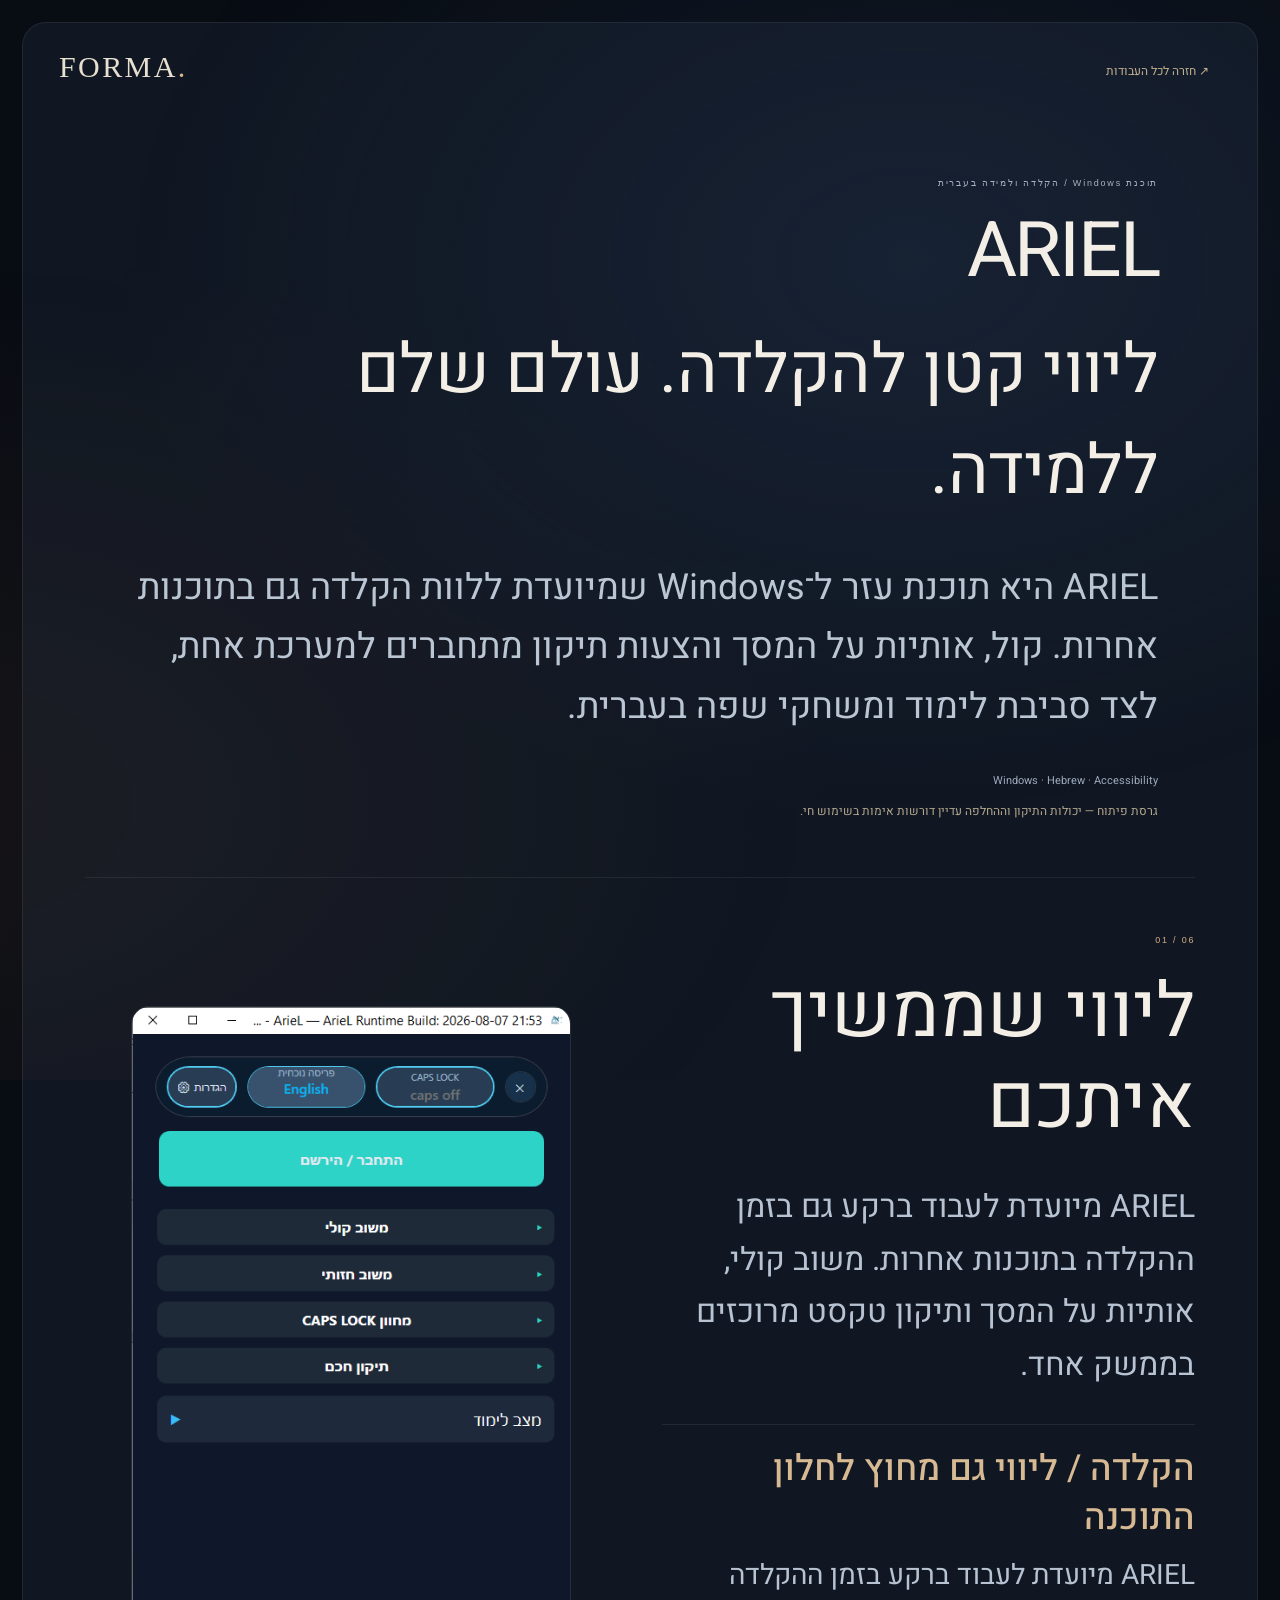
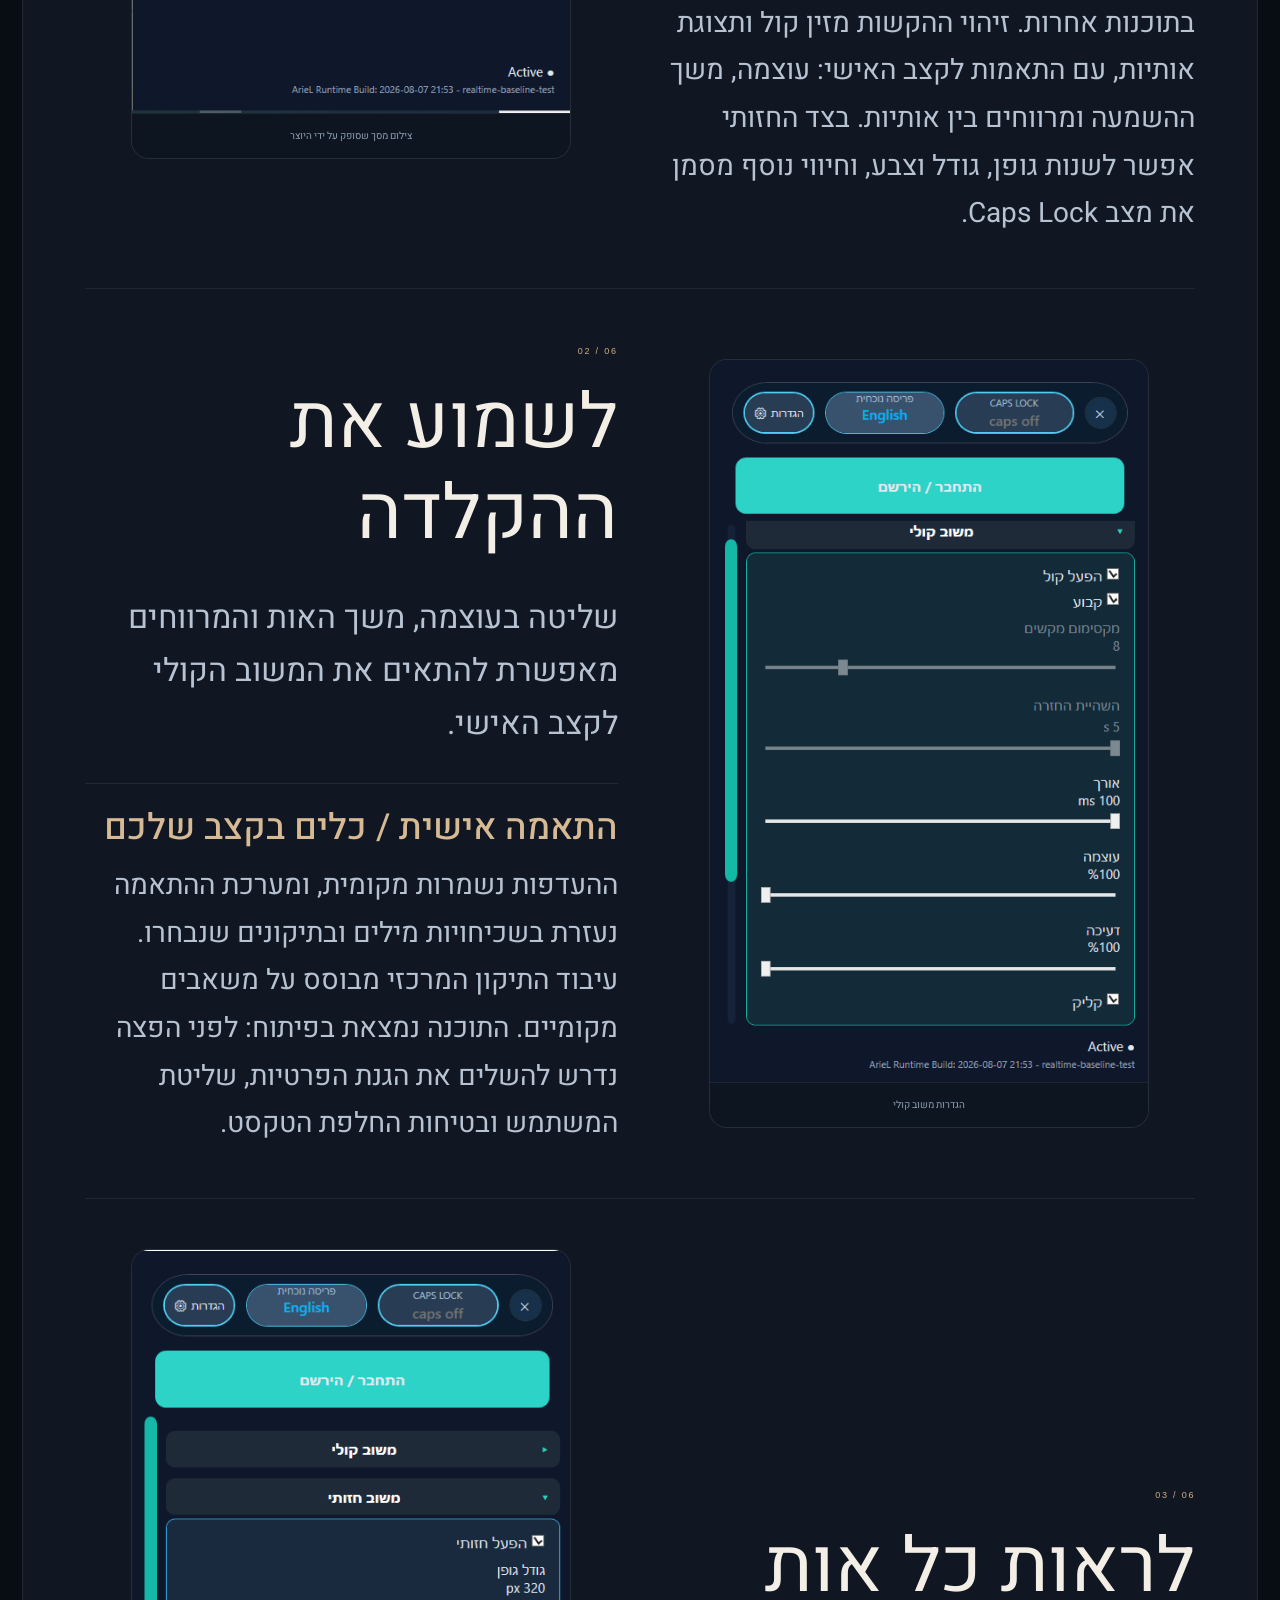
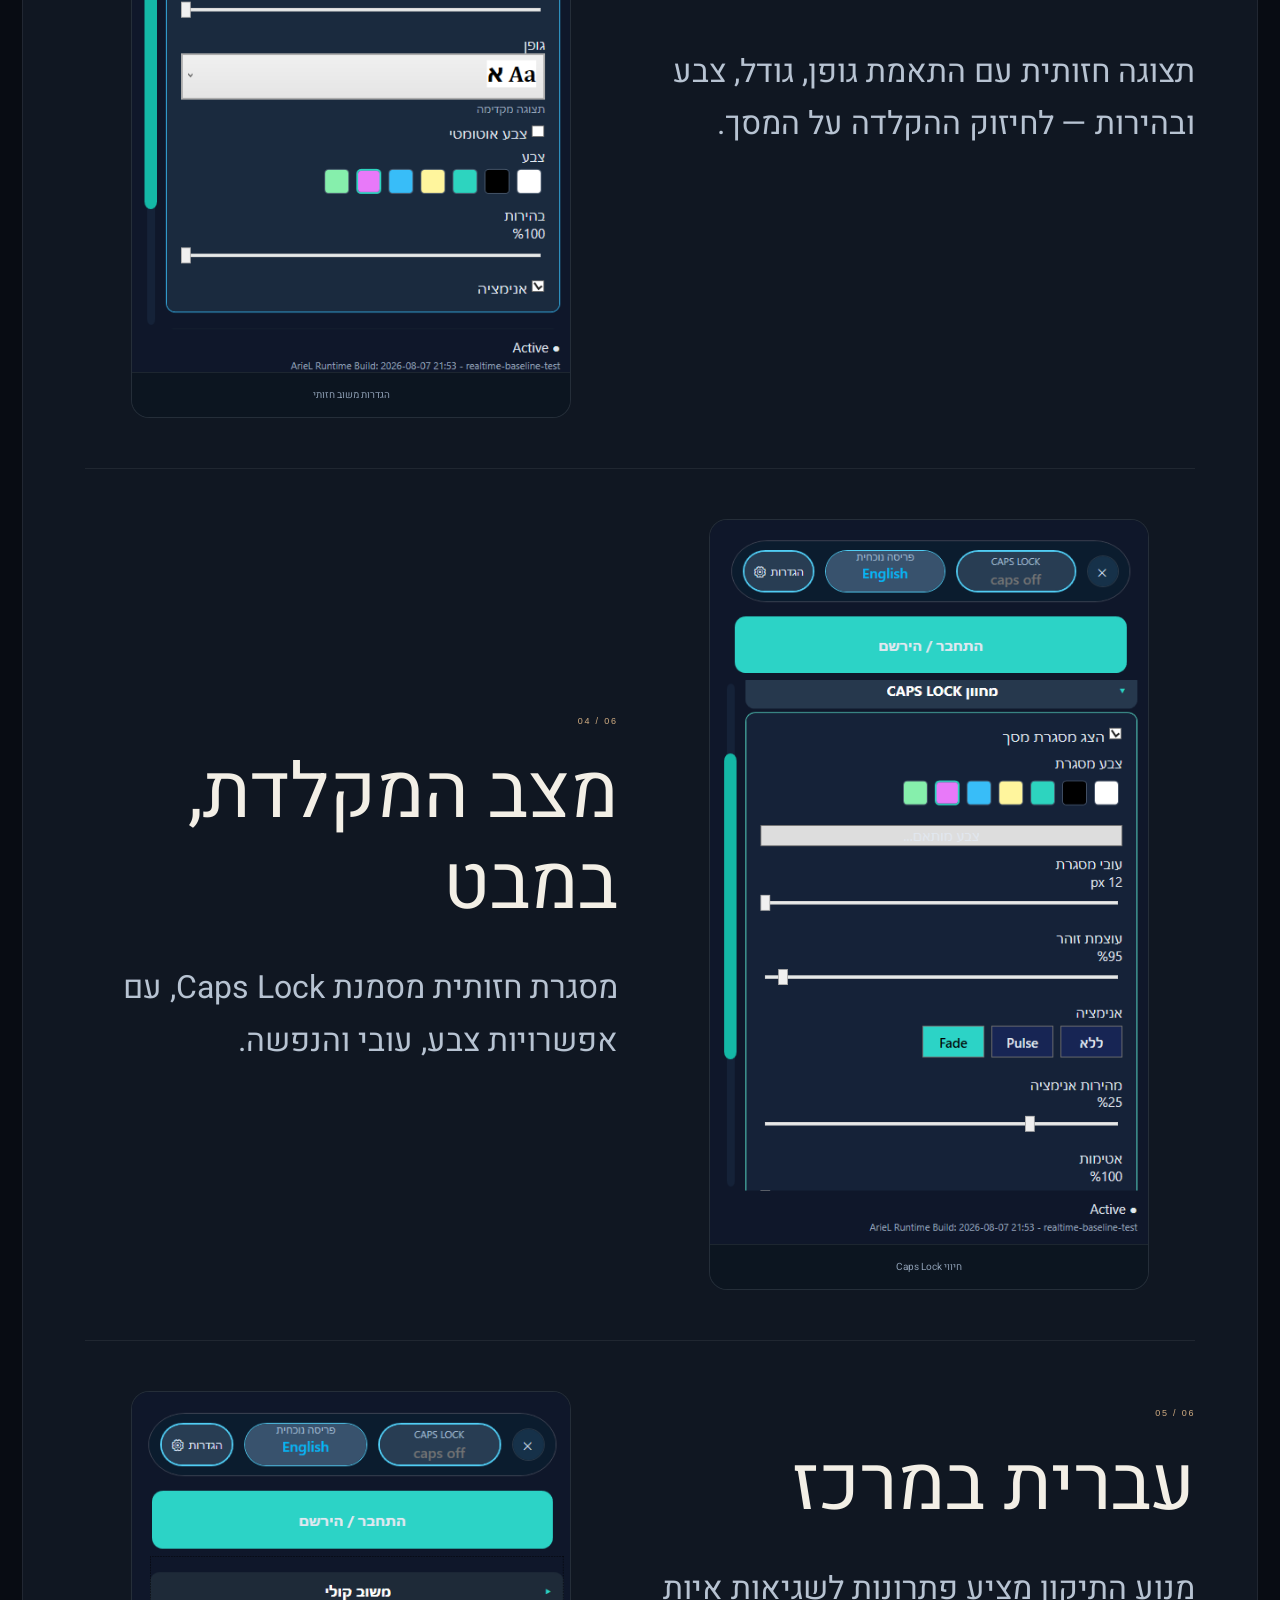
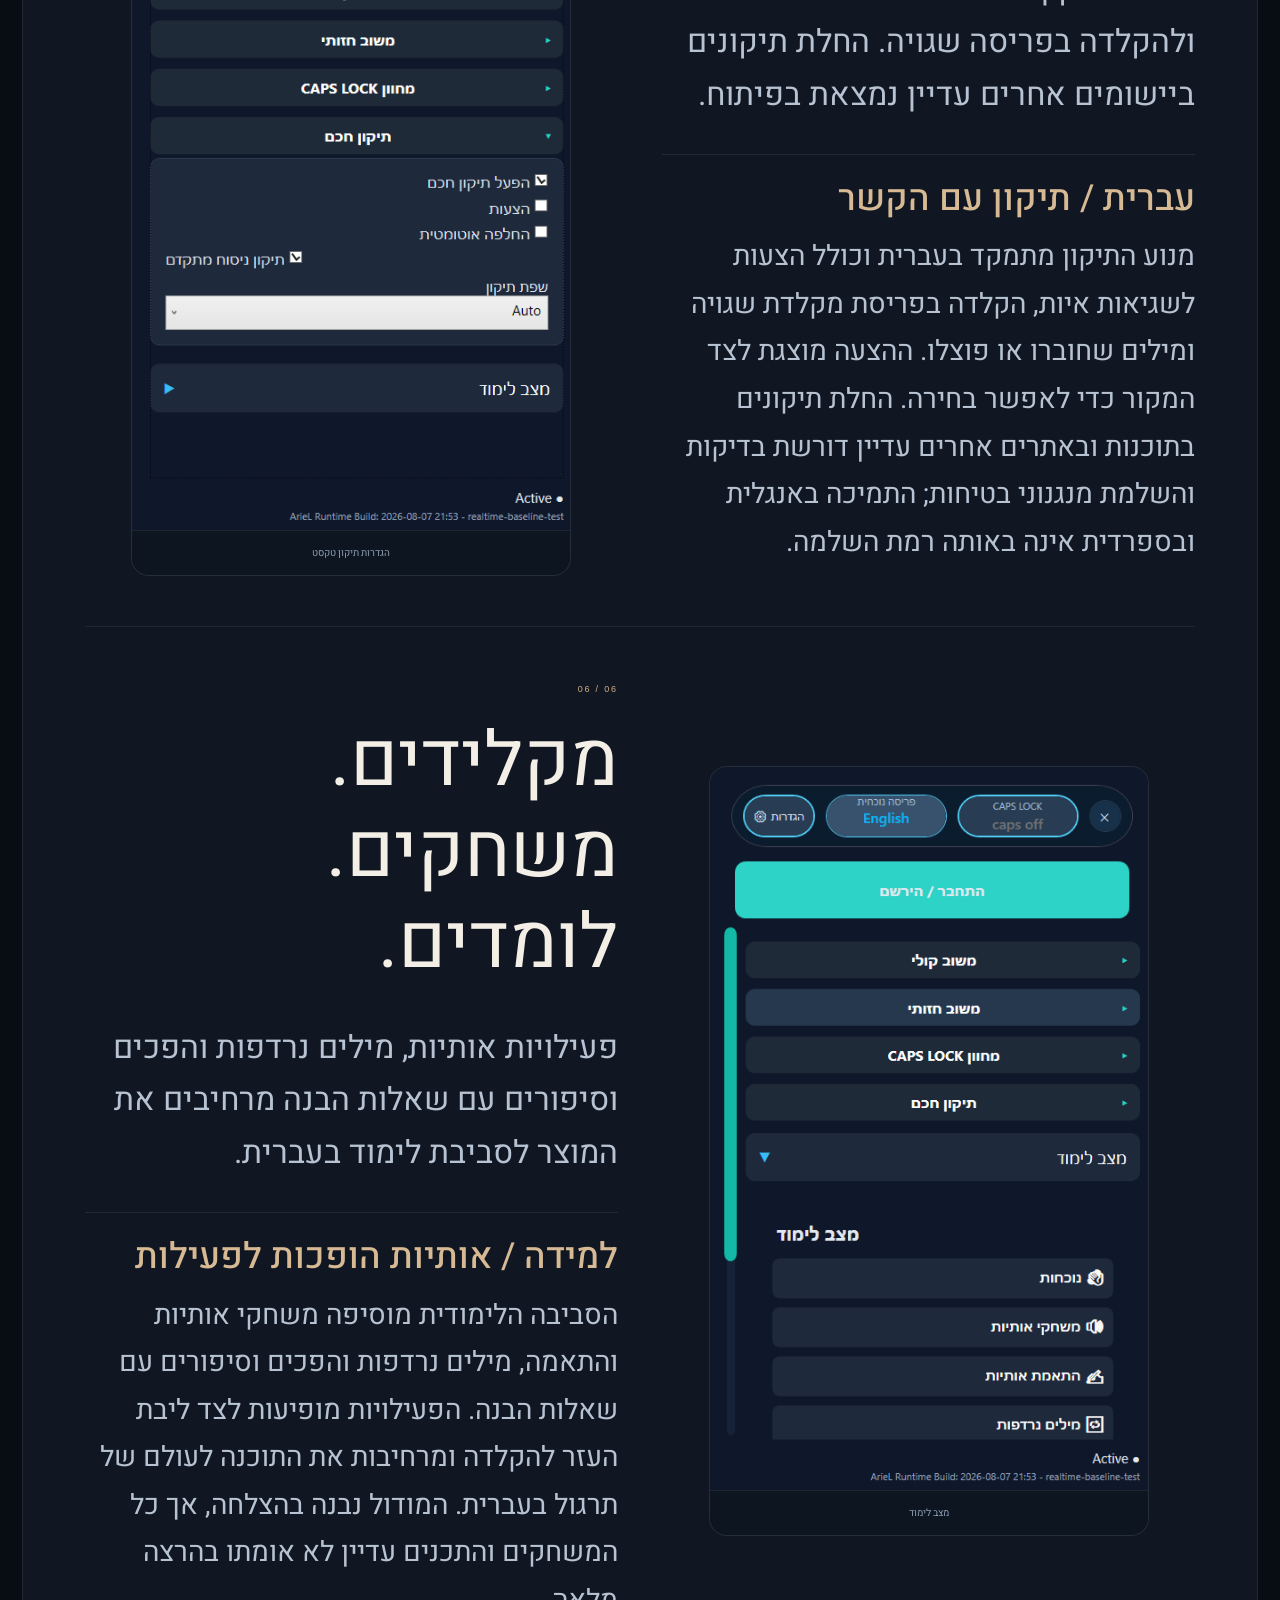
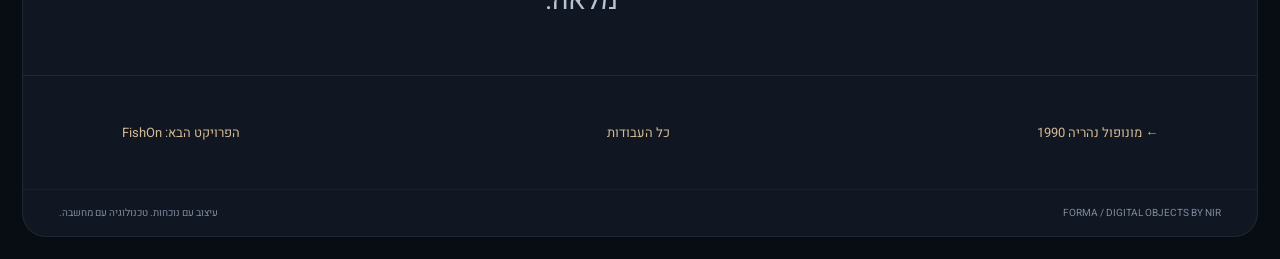
==== commit e6dd4777: "Expand project media surfaces and preserve native image aspect ratios throughout" ====
--- a/ariel.html
+++ b/ariel.html
@@ -1 +1 @@
-<!doctype html><html lang="he" dir="rtl"><head><meta charset="utf-8"><meta name="viewport" content="width=device-width,initial-scale=1"><title>ARIEL — עזר להקלדה ולמידה בעברית | FORMA</title><link rel="stylesheet" href="style.css?v=project-layout-2"><meta name="description" content="תוכנת Windows עם משוב קולי וחזותי, הצעות לתיקון בעברית ומשחקי שפה. פרויקט בפיתוח."><meta name="theme-color" content="#101824"><link rel="canonical" href="https://noya-labs.github.io/forma-portfolio/ariel.html"><meta property="og:type" content="website"><meta property="og:locale" content="he_IL"><meta property="og:site_name" content="FORMA"><meta property="og:title" content="ARIEL — עזר להקלדה ולמידה בעברית | FORMA"><meta property="og:description" content="תוכנת Windows עם משוב קולי וחזותי, הצעות לתיקון בעברית ומשחקי שפה. פרויקט בפיתוח."><meta property="og:url" content="https://noya-labs.github.io/forma-portfolio/ariel.html"><meta property="og:image" content="https://noya-labs.github.io/forma-portfolio/media/ariel-1.png"><meta name="twitter:card" content="summary_large_image"></head><body class="project-page" data-project="c6"><main class="exhibition"><header><a class="project-brand" href="index.html" dir="ltr">FORMA<span>.</span></a><a class="back-to-work" href="index.html">חזרה לכל העבודות ↗</a></header><section class="project-intro"><span class="eyebrow project-category"></span><h1>ARIEL</h1><p class="project-summary"></p><div class="project-meta"><span class="project-tags" dir="ltr"></span><a class="project-live" target="_blank" rel="noopener noreferrer">פתיחת הפרויקט ↗</a></div><p class="project-status"></p></section><div id="project-chapters"></div><nav class="project-pagination" aria-label="פרויקטים נוספים"><a class="previous-work"></a><a href="index.html">כל העבודות</a><a class="next-work"></a></nav><footer><span dir="ltr">FORMA / DIGITAL OBJECTS BY NIR</span><span>עיצוב עם נוכחות. טכנולוגיה עם מחשבה.</span></footer></main><script src="projects.js?v=trading-fixed-4"></script><script src="project-page.js"></script></body></html>+<!doctype html><html lang="he" dir="rtl"><head><meta charset="utf-8"><meta name="viewport" content="width=device-width,initial-scale=1"><title>ARIEL — עזר להקלדה ולמידה בעברית | FORMA</title><link rel="stylesheet" href="style.css?v=full-media-5"><meta name="description" content="תוכנת Windows עם משוב קולי וחזותי, הצעות לתיקון בעברית ומשחקי שפה. פרויקט בפיתוח."><meta name="theme-color" content="#101824"><link rel="canonical" href="https://noya-labs.github.io/forma-portfolio/ariel.html"><meta property="og:type" content="website"><meta property="og:locale" content="he_IL"><meta property="og:site_name" content="FORMA"><meta property="og:title" content="ARIEL — עזר להקלדה ולמידה בעברית | FORMA"><meta property="og:description" content="תוכנת Windows עם משוב קולי וחזותי, הצעות לתיקון בעברית ומשחקי שפה. פרויקט בפיתוח."><meta property="og:url" content="https://noya-labs.github.io/forma-portfolio/ariel.html"><meta property="og:image" content="https://noya-labs.github.io/forma-portfolio/media/ariel-1.png"><meta name="twitter:card" content="summary_large_image"></head><body class="project-page" data-project="c6"><main class="exhibition"><header><a class="project-brand" href="index.html" dir="ltr">FORMA<span>.</span></a><a class="back-to-work" href="index.html">חזרה לכל העבודות ↗</a></header><section class="project-intro"><span class="eyebrow project-category"></span><h1>ARIEL</h1><p class="project-summary"></p><div class="project-meta"><span class="project-tags" dir="ltr"></span><a class="project-live" target="_blank" rel="noopener noreferrer">פתיחת הפרויקט ↗</a></div><p class="project-status"></p></section><div id="project-chapters"></div><nav class="project-pagination" aria-label="פרויקטים נוספים"><a class="previous-work"></a><a href="index.html">כל העבודות</a><a class="next-work"></a></nav><footer><span dir="ltr">FORMA / DIGITAL OBJECTS BY NIR</span><span>עיצוב עם נוכחות. טכנולוגיה עם מחשבה.</span></footer></main><script src="projects.js?v=trading-fixed-4"></script><script src="project-page.js"></script></body></html>
--- a/style.css
+++ b/style.css
@@ -190,3 +190,11 @@
 /* Crop Windows title chrome from ARIEL cover without stretching the UI. */
 .c6.art-cover{container-type:inline-size;--ariel-chrome:max(6.34cqw,4.1%)}
 .c6.art-cover .concept-cover{top:calc(-1 * var(--ariel-chrome));bottom:auto;height:calc(100% + var(--ariel-chrome));object-fit:cover;object-position:center top;animation:none}
+
+/* Full-size project media with the source aspect ratio preserved. */
+.project-page .project-chapter{grid-template-columns:minmax(0,1.7fr) minmax(0,1fr);gap:4%;margin-left:5%;margin-right:5%}
+.project-page .chapter-image img{width:100%;height:auto;object-fit:contain;aspect-ratio:auto}
+.project-page .chapter-image{max-width:none}
+@media(max-width:750px){.project-page .project-chapter,.project-page .project-chapter:nth-child(even){grid-template-columns:minmax(0,1fr);margin-left:18px;margin-right:18px;gap:24px}}
+.project-page[data-project=c6] .project-chapter{grid-template-columns:minmax(0,1fr) minmax(0,1fr)}
+@media(max-width:750px){.project-page[data-project=c6] .project-chapter{grid-template-columns:minmax(0,1fr)}}
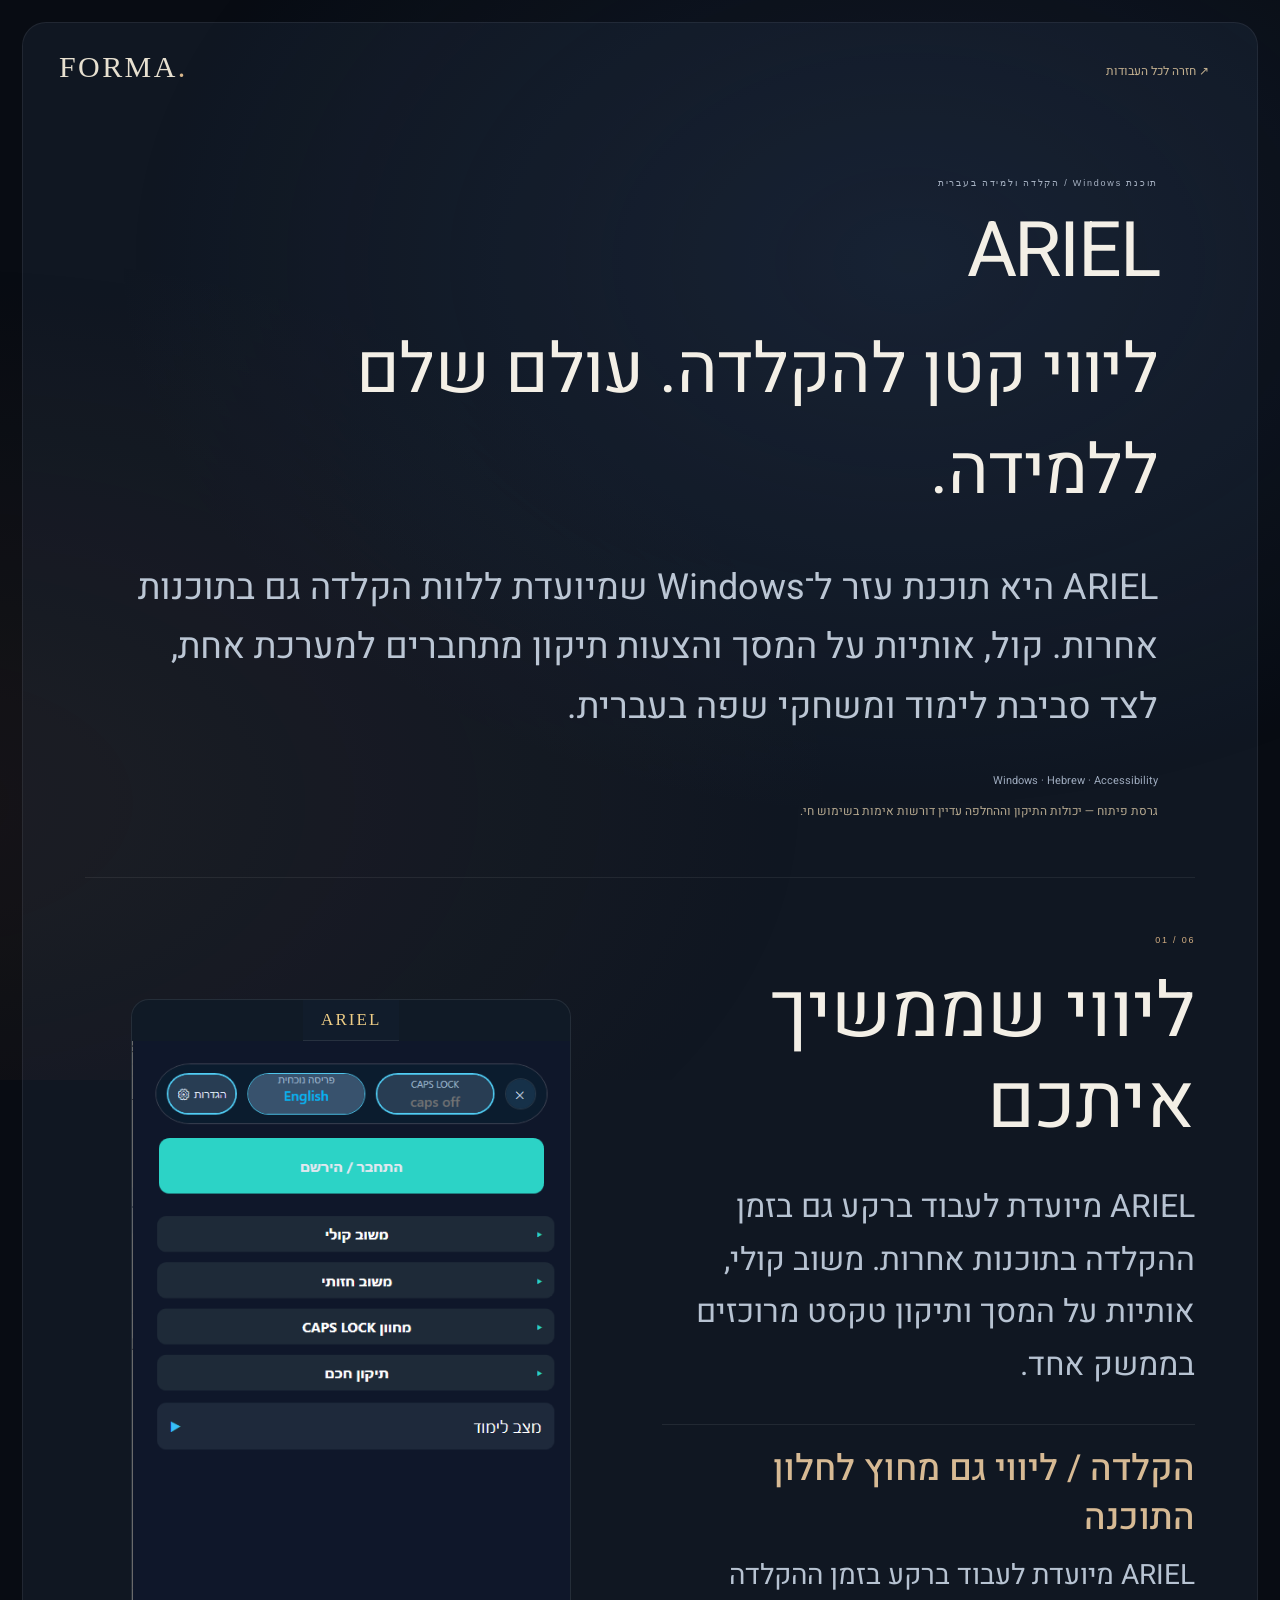
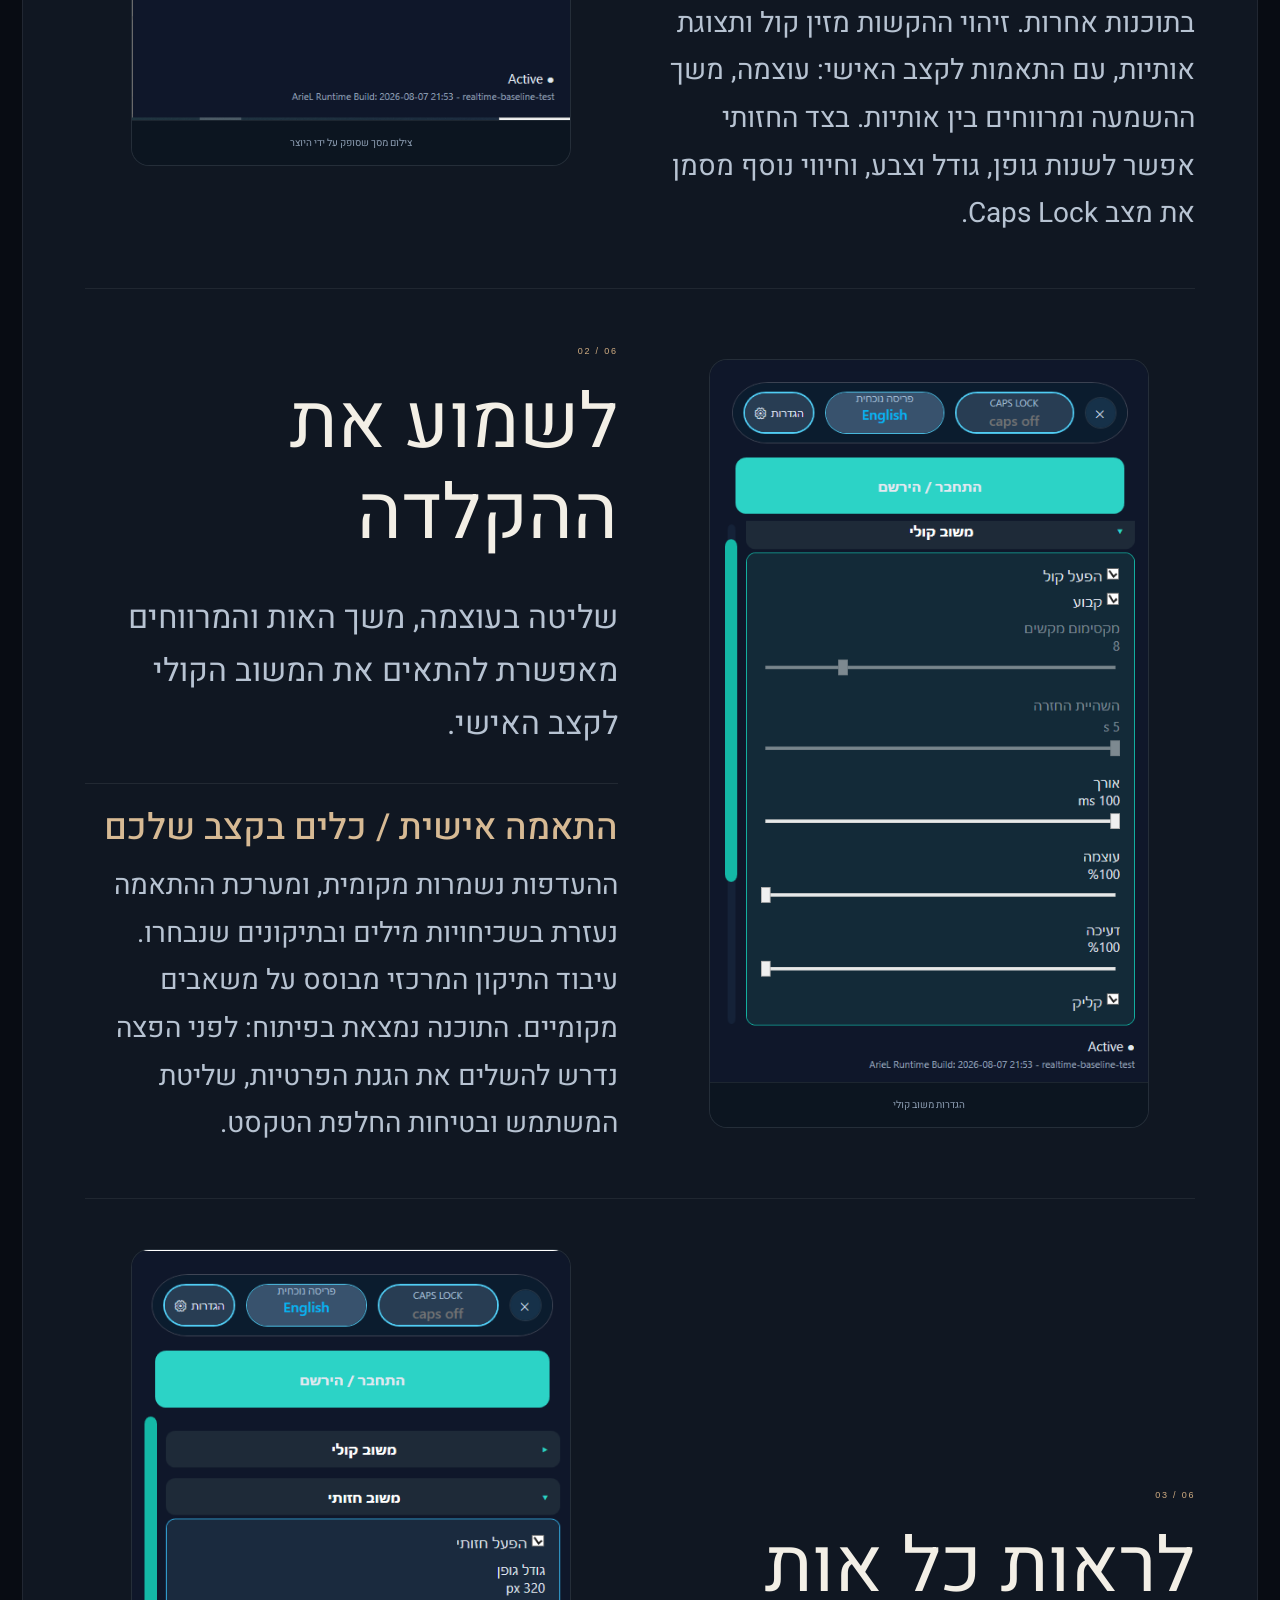
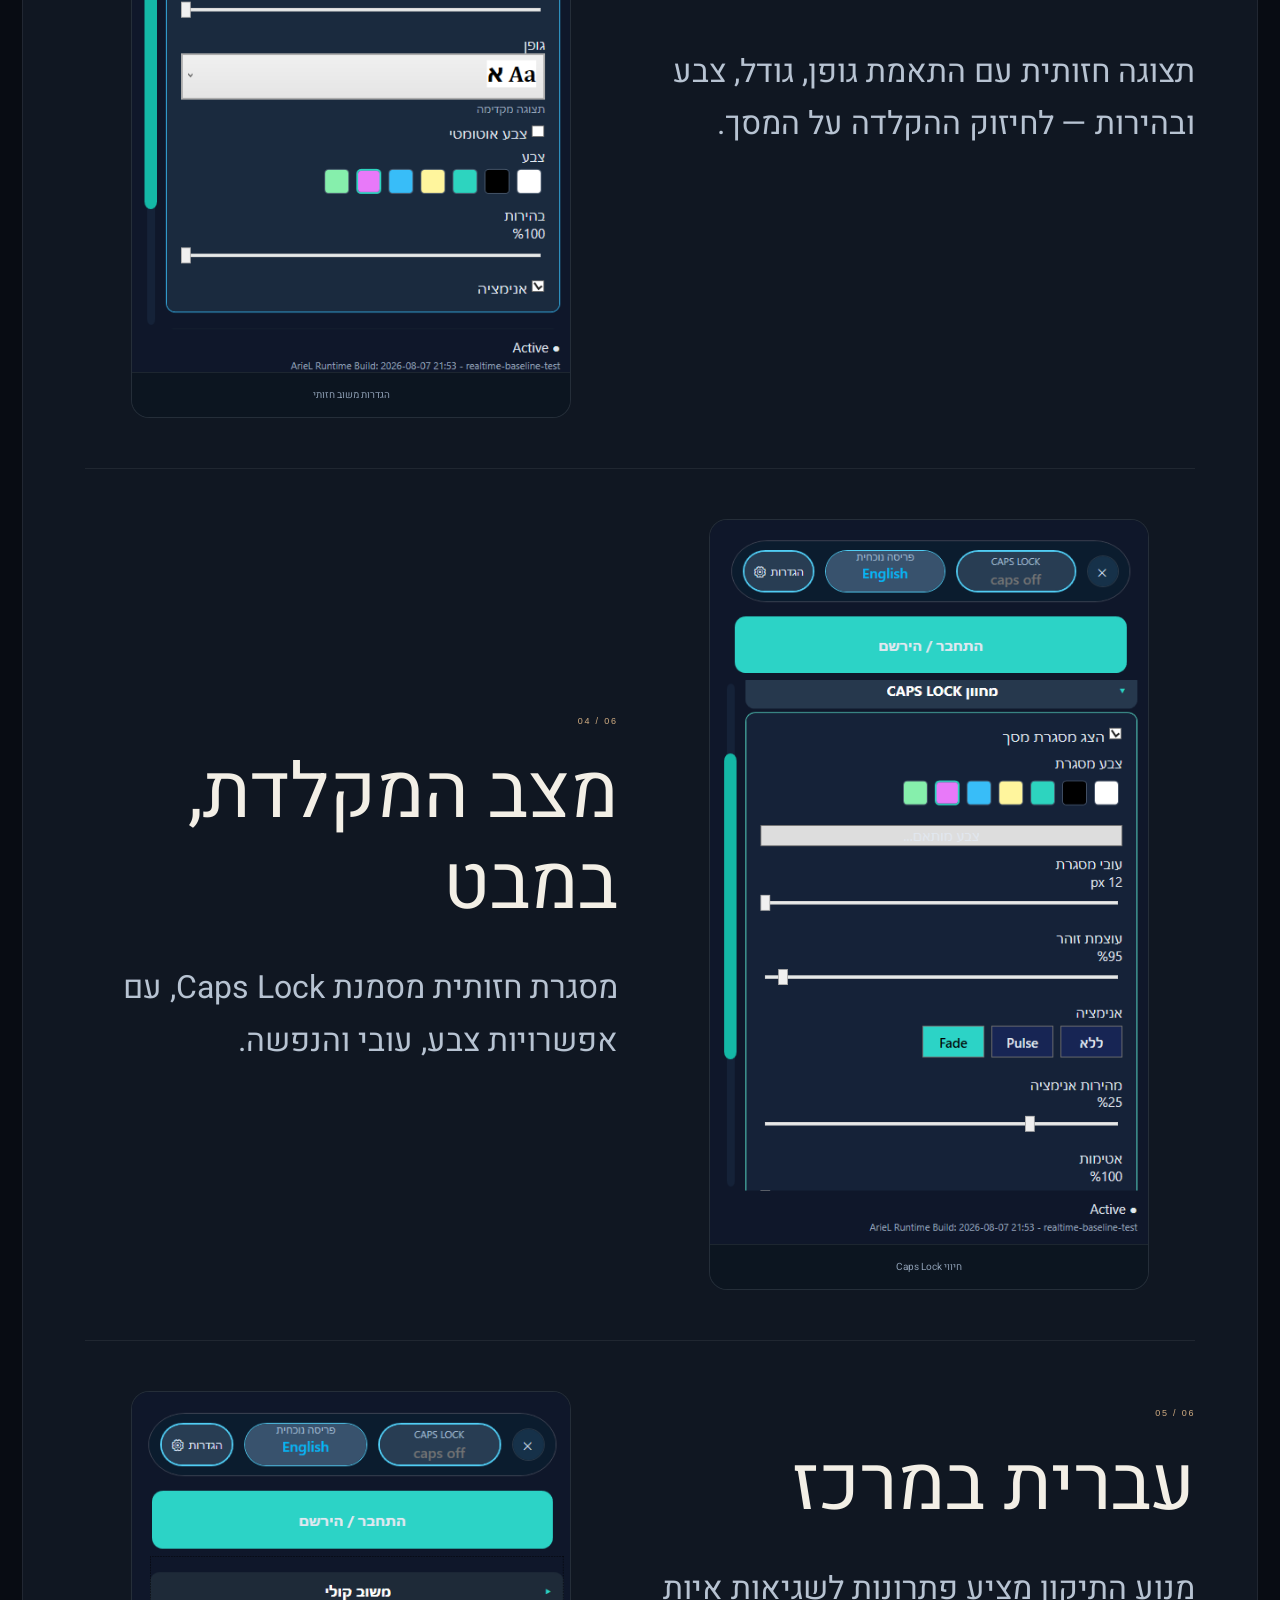
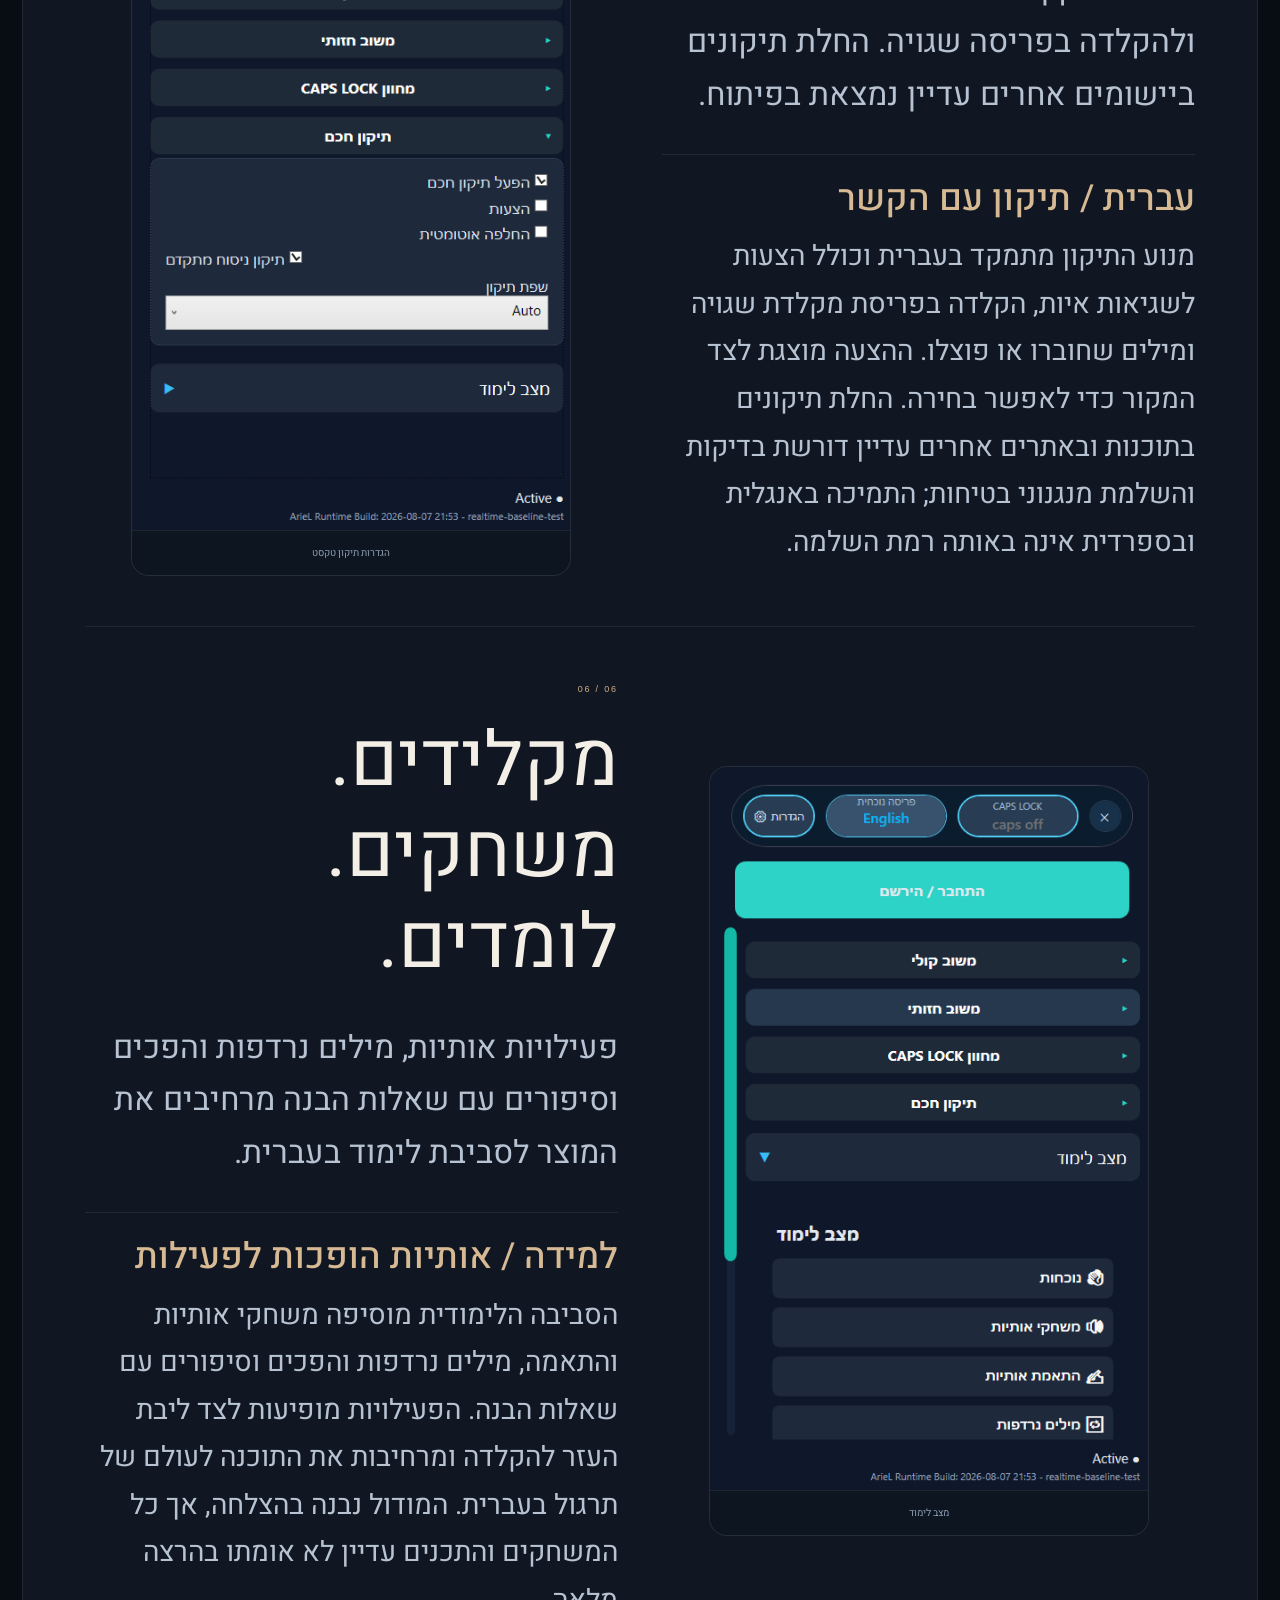
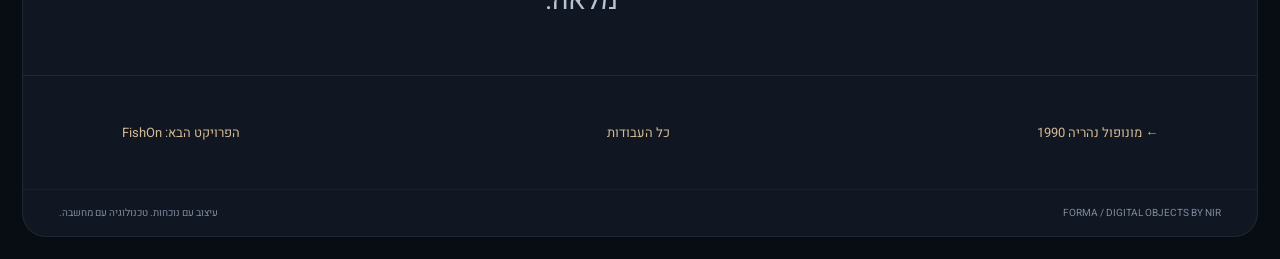
==== commit 6fe42e32: "Replace ARIEL screenshot Windows chrome with clean project title" ====
--- a/ariel.html
+++ b/ariel.html
@@ -1 +1 @@
-<!doctype html><html lang="he" dir="rtl"><head><meta charset="utf-8"><meta name="viewport" content="width=device-width,initial-scale=1"><title>ARIEL — עזר להקלדה ולמידה בעברית | FORMA</title><link rel="stylesheet" href="style.css?v=full-media-5"><meta name="description" content="תוכנת Windows עם משוב קולי וחזותי, הצעות לתיקון בעברית ומשחקי שפה. פרויקט בפיתוח."><meta name="theme-color" content="#101824"><link rel="canonical" href="https://noya-labs.github.io/forma-portfolio/ariel.html"><meta property="og:type" content="website"><meta property="og:locale" content="he_IL"><meta property="og:site_name" content="FORMA"><meta property="og:title" content="ARIEL — עזר להקלדה ולמידה בעברית | FORMA"><meta property="og:description" content="תוכנת Windows עם משוב קולי וחזותי, הצעות לתיקון בעברית ומשחקי שפה. פרויקט בפיתוח."><meta property="og:url" content="https://noya-labs.github.io/forma-portfolio/ariel.html"><meta property="og:image" content="https://noya-labs.github.io/forma-portfolio/media/ariel-1.png"><meta name="twitter:card" content="summary_large_image"></head><body class="project-page" data-project="c6"><main class="exhibition"><header><a class="project-brand" href="index.html" dir="ltr">FORMA<span>.</span></a><a class="back-to-work" href="index.html">חזרה לכל העבודות ↗</a></header><section class="project-intro"><span class="eyebrow project-category"></span><h1>ARIEL</h1><p class="project-summary"></p><div class="project-meta"><span class="project-tags" dir="ltr"></span><a class="project-live" target="_blank" rel="noopener noreferrer">פתיחת הפרויקט ↗</a></div><p class="project-status"></p></section><div id="project-chapters"></div><nav class="project-pagination" aria-label="פרויקטים נוספים"><a class="previous-work"></a><a href="index.html">כל העבודות</a><a class="next-work"></a></nav><footer><span dir="ltr">FORMA / DIGITAL OBJECTS BY NIR</span><span>עיצוב עם נוכחות. טכנולוגיה עם מחשבה.</span></footer></main><script src="projects.js?v=trading-fixed-4"></script><script src="project-page.js"></script></body></html>+<!doctype html><html lang="he" dir="rtl"><head><meta charset="utf-8"><meta name="viewport" content="width=device-width,initial-scale=1"><title>ARIEL — עזר להקלדה ולמידה בעברית | FORMA</title><link rel="stylesheet" href="style.css?v=ariel-title-8"><meta name="description" content="תוכנת Windows עם משוב קולי וחזותי, הצעות לתיקון בעברית ומשחקי שפה. פרויקט בפיתוח."><meta name="theme-color" content="#101824"><link rel="canonical" href="https://noya-labs.github.io/forma-portfolio/ariel.html"><meta property="og:type" content="website"><meta property="og:locale" content="he_IL"><meta property="og:site_name" content="FORMA"><meta property="og:title" content="ARIEL — עזר להקלדה ולמידה בעברית | FORMA"><meta property="og:description" content="תוכנת Windows עם משוב קולי וחזותי, הצעות לתיקון בעברית ומשחקי שפה. פרויקט בפיתוח."><meta property="og:url" content="https://noya-labs.github.io/forma-portfolio/ariel.html"><meta property="og:image" content="https://noya-labs.github.io/forma-portfolio/media/ariel-1.png"><meta name="twitter:card" content="summary_large_image"></head><body class="project-page" data-project="c6"><main class="exhibition"><header><a class="project-brand" href="index.html" dir="ltr">FORMA<span>.</span></a><a class="back-to-work" href="index.html">חזרה לכל העבודות ↗</a></header><section class="project-intro"><span class="eyebrow project-category"></span><h1>ARIEL</h1><p class="project-summary"></p><div class="project-meta"><span class="project-tags" dir="ltr"></span><a class="project-live" target="_blank" rel="noopener noreferrer">פתיחת הפרויקט ↗</a></div><p class="project-status"></p></section><div id="project-chapters"></div><nav class="project-pagination" aria-label="פרויקטים נוספים"><a class="previous-work"></a><a href="index.html">כל העבודות</a><a class="next-work"></a></nav><footer><span dir="ltr">FORMA / DIGITAL OBJECTS BY NIR</span><span>עיצוב עם נוכחות. טכנולוגיה עם מחשבה.</span></footer></main><script src="projects.js?v=trading-fixed-4"></script><script src="project-page.js"></script></body></html>
--- a/style.css
+++ b/style.css
@@ -198,3 +198,9 @@
 @media(max-width:750px){.project-page .project-chapter,.project-page .project-chapter:nth-child(even){grid-template-columns:minmax(0,1fr);margin-left:18px;margin-right:18px;gap:24px}}
 .project-page[data-project=c6] .project-chapter{grid-template-columns:minmax(0,1fr) minmax(0,1fr)}
 @media(max-width:750px){.project-page[data-project=c6] .project-chapter{grid-template-columns:minmax(0,1fr)}}
+
+/* Replace the original Windows title bar with the project name. */
+.ariel-project-titlebar{padding:10px 18px;background:#111c2b;color:#edcc85;font:500 17px/1.2 Georgia,serif;letter-spacing:.12em;border-bottom:1px solid #ffffff18;text-align:center}
+.ariel-clean-screenshot{overflow:hidden;width:100%}
+.project-page[data-project=c6] .ariel-clean-screenshot img{display:block;margin-top:-6.14%;width:100%;height:auto}
+
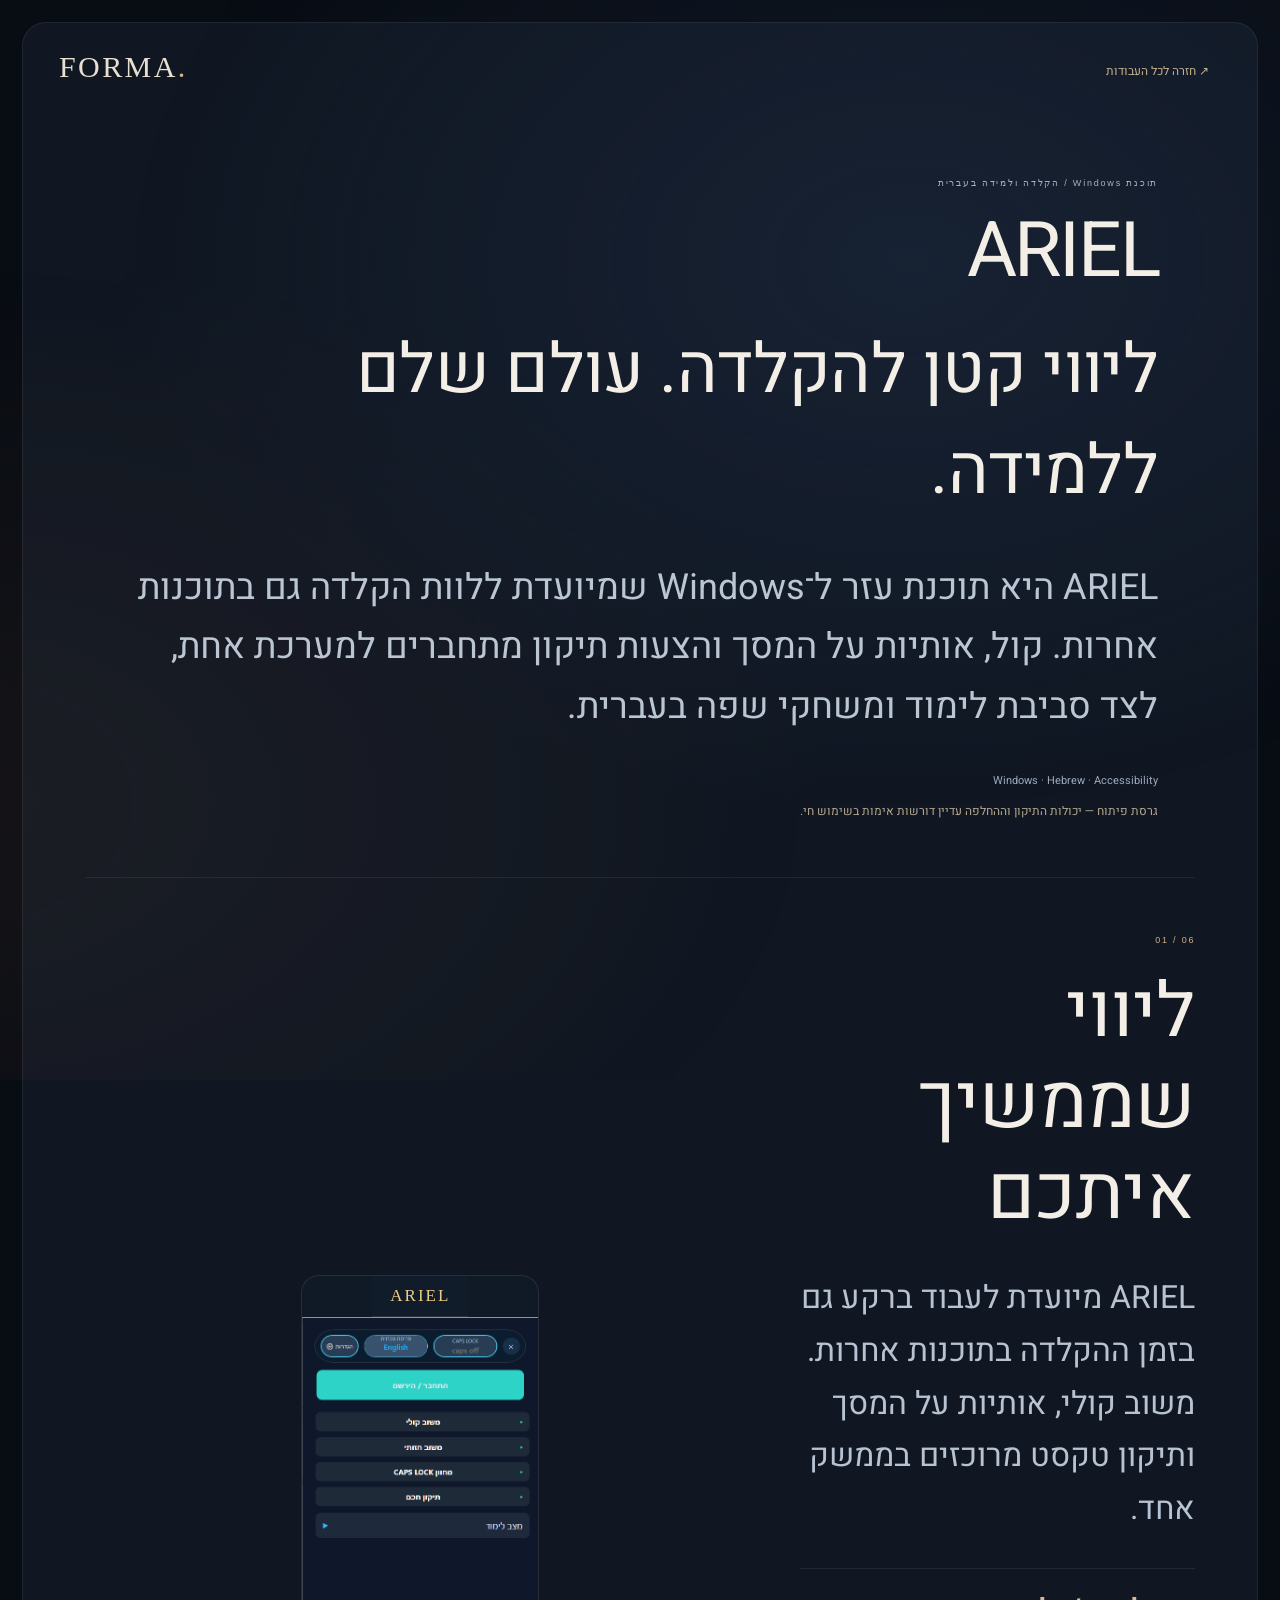
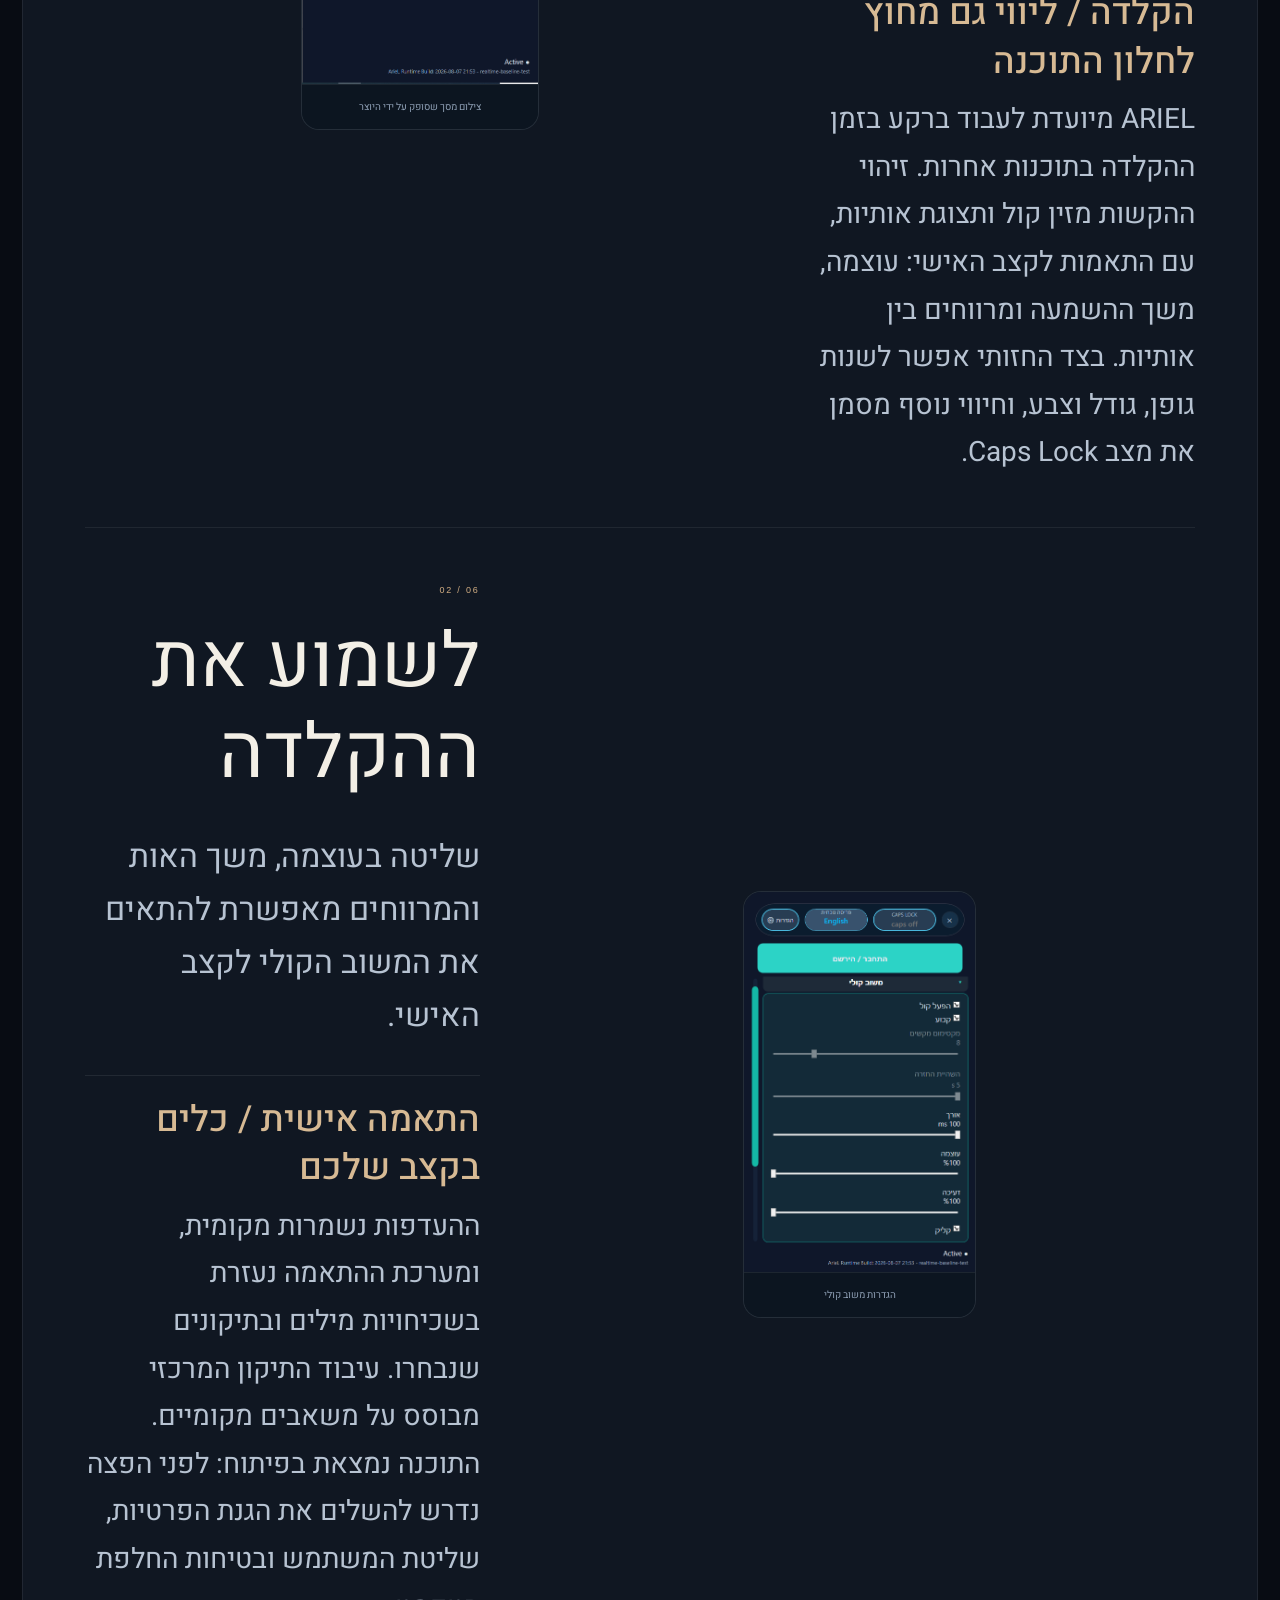
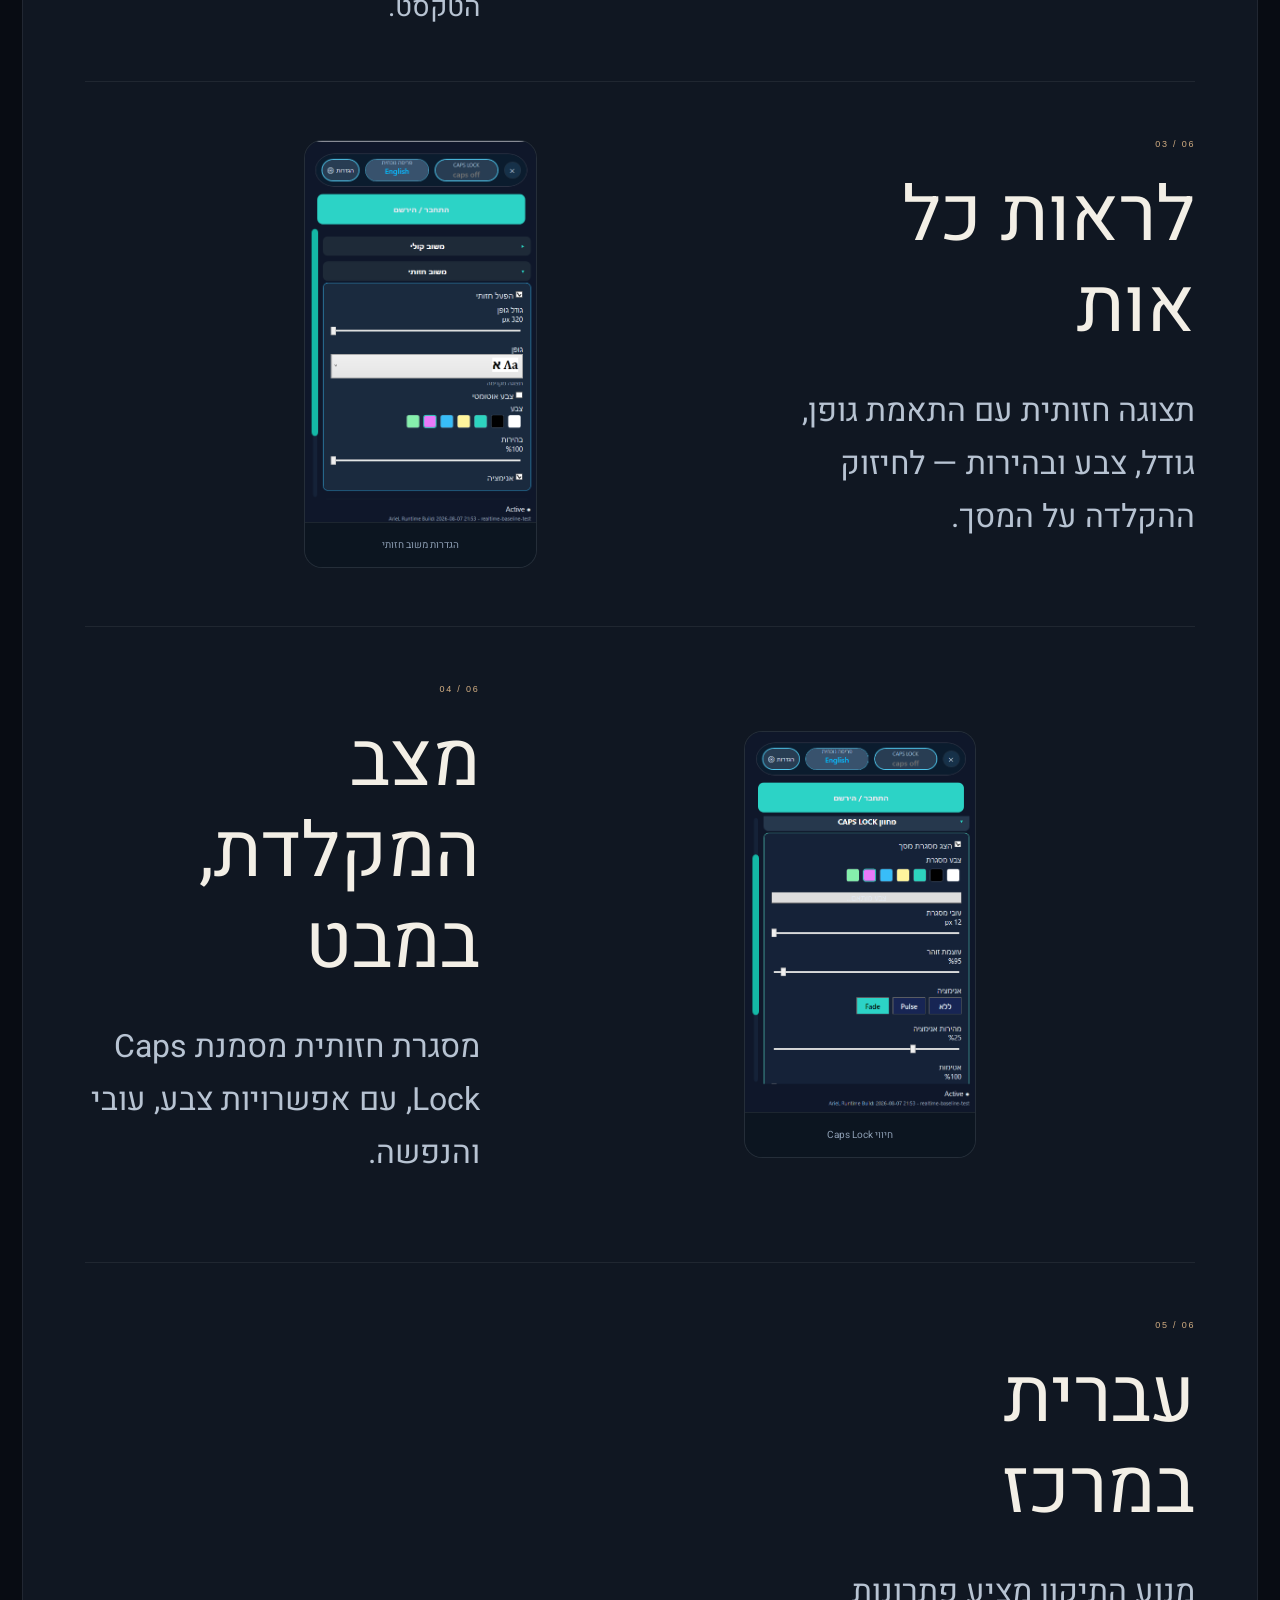
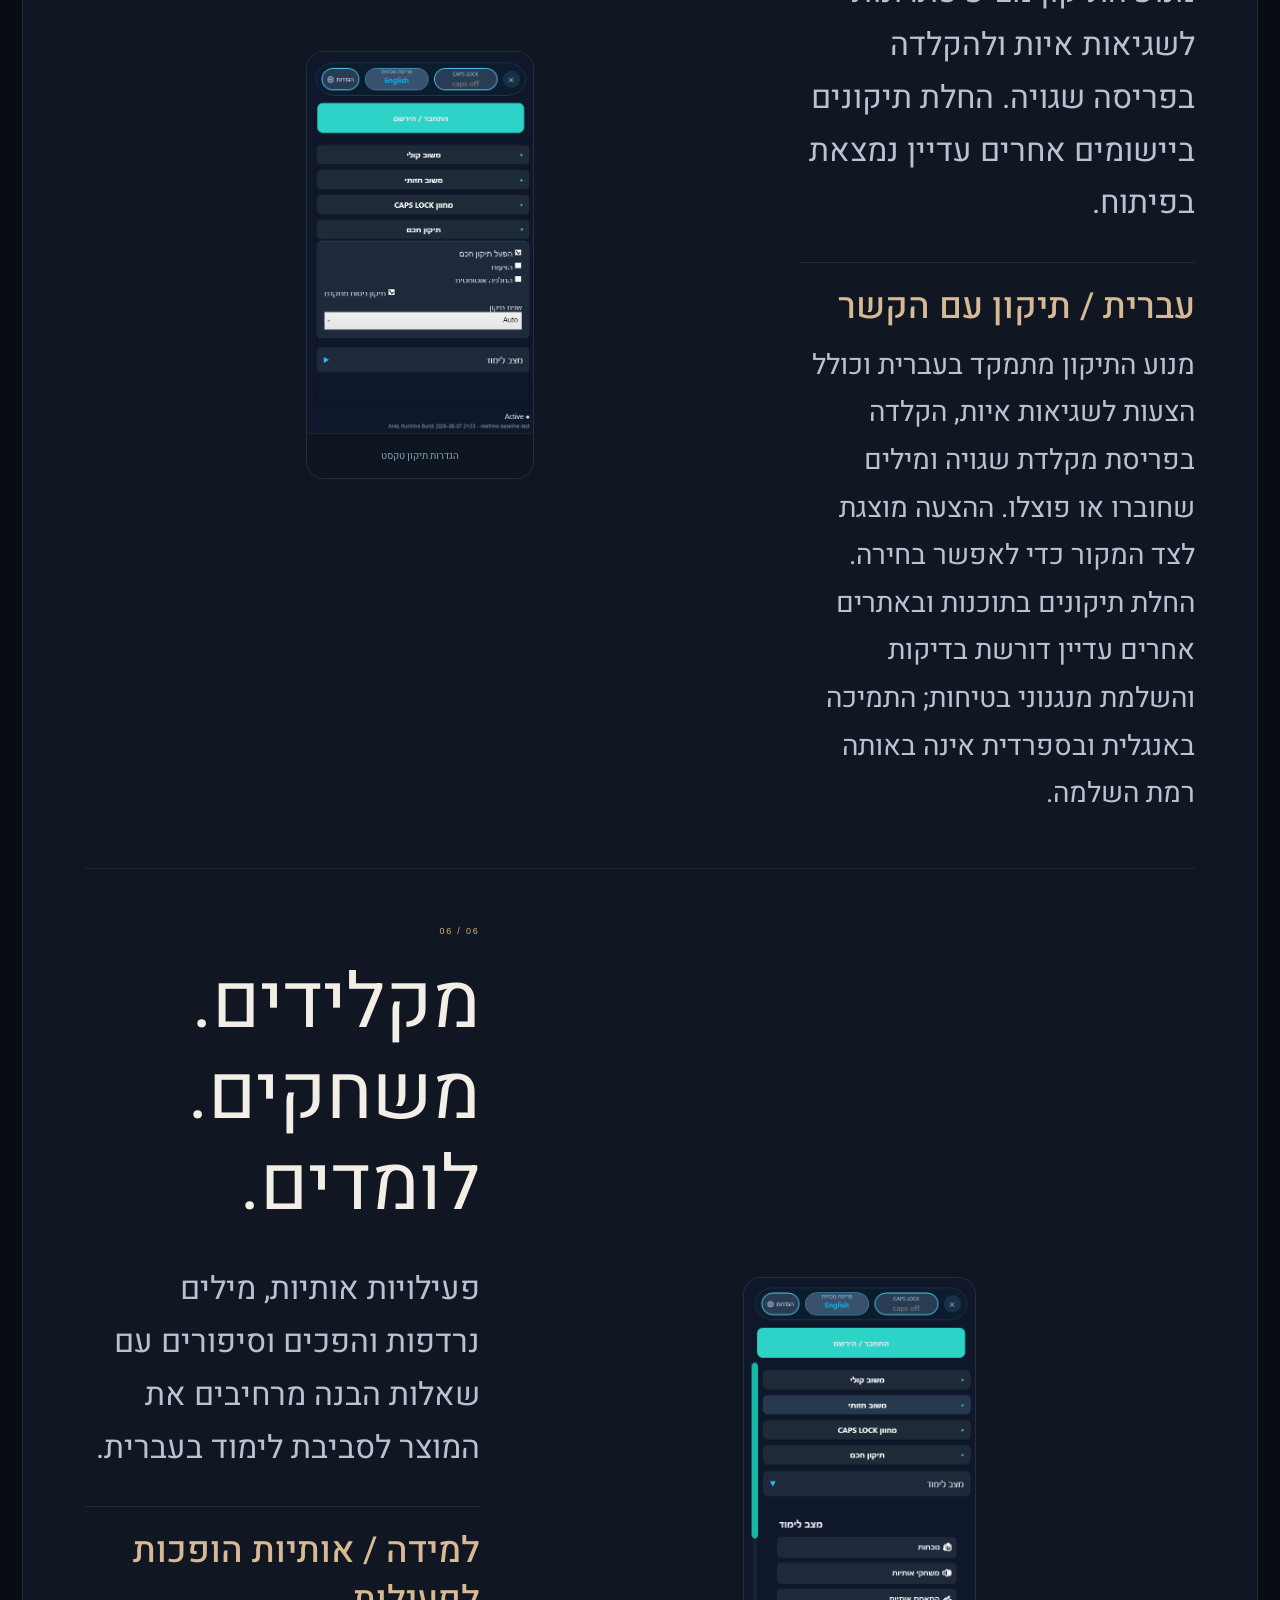
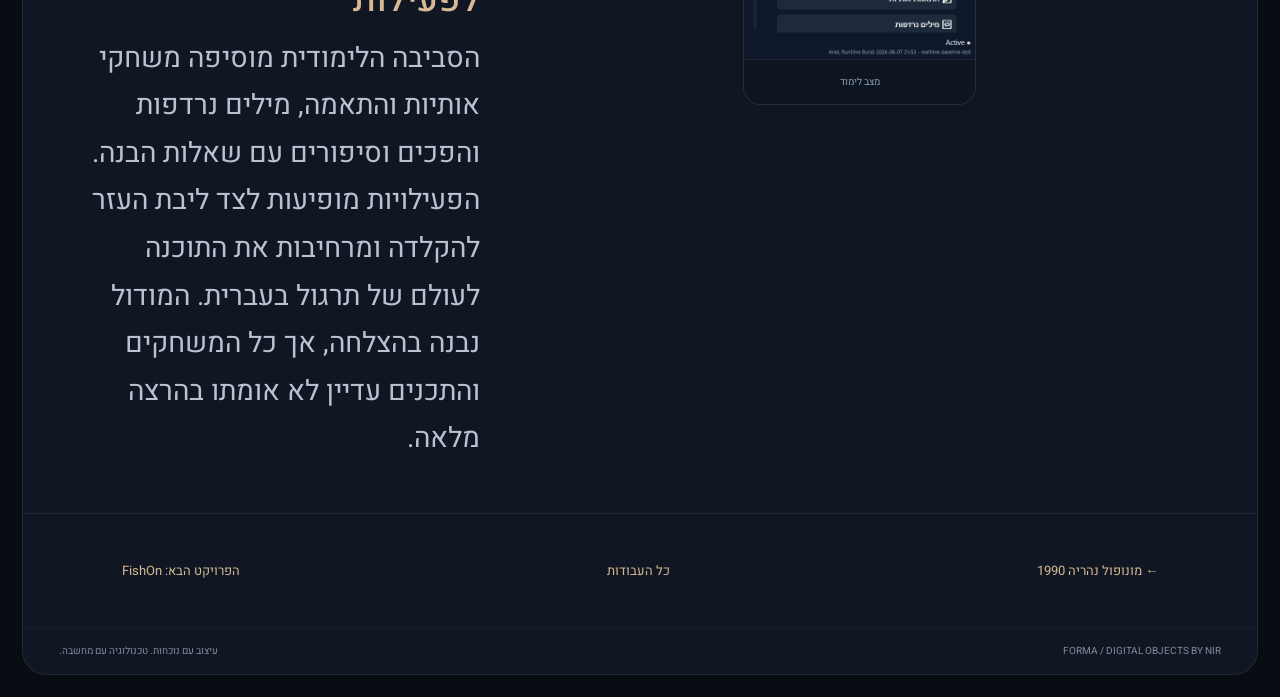
==== commit a032dca4: "Balance all project media frames and unify responsive chapter proportions" ====
--- a/ariel.html
+++ b/ariel.html
@@ -1 +1 @@
-<!doctype html><html lang="he" dir="rtl"><head><meta charset="utf-8"><meta name="viewport" content="width=device-width,initial-scale=1"><title>ARIEL — עזר להקלדה ולמידה בעברית | FORMA</title><link rel="stylesheet" href="style.css?v=ariel-title-8"><meta name="description" content="תוכנת Windows עם משוב קולי וחזותי, הצעות לתיקון בעברית ומשחקי שפה. פרויקט בפיתוח."><meta name="theme-color" content="#101824"><link rel="canonical" href="https://noya-labs.github.io/forma-portfolio/ariel.html"><meta property="og:type" content="website"><meta property="og:locale" content="he_IL"><meta property="og:site_name" content="FORMA"><meta property="og:title" content="ARIEL — עזר להקלדה ולמידה בעברית | FORMA"><meta property="og:description" content="תוכנת Windows עם משוב קולי וחזותי, הצעות לתיקון בעברית ומשחקי שפה. פרויקט בפיתוח."><meta property="og:url" content="https://noya-labs.github.io/forma-portfolio/ariel.html"><meta property="og:image" content="https://noya-labs.github.io/forma-portfolio/media/ariel-1.png"><meta name="twitter:card" content="summary_large_image"></head><body class="project-page" data-project="c6"><main class="exhibition"><header><a class="project-brand" href="index.html" dir="ltr">FORMA<span>.</span></a><a class="back-to-work" href="index.html">חזרה לכל העבודות ↗</a></header><section class="project-intro"><span class="eyebrow project-category"></span><h1>ARIEL</h1><p class="project-summary"></p><div class="project-meta"><span class="project-tags" dir="ltr"></span><a class="project-live" target="_blank" rel="noopener noreferrer">פתיחת הפרויקט ↗</a></div><p class="project-status"></p></section><div id="project-chapters"></div><nav class="project-pagination" aria-label="פרויקטים נוספים"><a class="previous-work"></a><a href="index.html">כל העבודות</a><a class="next-work"></a></nav><footer><span dir="ltr">FORMA / DIGITAL OBJECTS BY NIR</span><span>עיצוב עם נוכחות. טכנולוגיה עם מחשבה.</span></footer></main><script src="projects.js?v=trading-fixed-4"></script><script src="project-page.js"></script></body></html>
+<!doctype html><html lang="he" dir="rtl"><head><meta charset="utf-8"><meta name="viewport" content="width=device-width,initial-scale=1"><title>ARIEL — עזר להקלדה ולמידה בעברית | FORMA</title><link rel="stylesheet" href="style.css?v=balanced-pages-12"><meta name="description" content="תוכנת Windows עם משוב קולי וחזותי, הצעות לתיקון בעברית ומשחקי שפה. פרויקט בפיתוח."><meta name="theme-color" content="#101824"><link rel="canonical" href="https://noya-labs.github.io/forma-portfolio/ariel.html"><meta property="og:type" content="website"><meta property="og:locale" content="he_IL"><meta property="og:site_name" content="FORMA"><meta property="og:title" content="ARIEL — עזר להקלדה ולמידה בעברית | FORMA"><meta property="og:description" content="תוכנת Windows עם משוב קולי וחזותי, הצעות לתיקון בעברית ומשחקי שפה. פרויקט בפיתוח."><meta property="og:url" content="https://noya-labs.github.io/forma-portfolio/ariel.html"><meta property="og:image" content="https://noya-labs.github.io/forma-portfolio/media/ariel-1.png"><meta name="twitter:card" content="summary_large_image"></head><body class="project-page" data-project="c6"><main class="exhibition"><header><a class="project-brand" href="index.html" dir="ltr">FORMA<span>.</span></a><a class="back-to-work" href="index.html">חזרה לכל העבודות ↗</a></header><section class="project-intro"><span class="eyebrow project-category"></span><h1>ARIEL</h1><p class="project-summary"></p><div class="project-meta"><span class="project-tags" dir="ltr"></span><a class="project-live" target="_blank" rel="noopener noreferrer">פתיחת הפרויקט ↗</a></div><p class="project-status"></p></section><div id="project-chapters"></div><nav class="project-pagination" aria-label="פרויקטים נוספים"><a class="previous-work"></a><a href="index.html">כל העבודות</a><a class="next-work"></a></nav><footer><span dir="ltr">FORMA / DIGITAL OBJECTS BY NIR</span><span>עיצוב עם נוכחות. טכנולוגיה עם מחשבה.</span></footer></main><script src="projects.js?v=trading-fixed-4"></script><script src="project-page.js?v=balanced-pages-12"></script></body></html>
--- a/style.css
+++ b/style.css
@@ -203,4 +203,36 @@
 .ariel-project-titlebar{padding:10px 18px;background:#111c2b;color:#edcc85;font:500 17px/1.2 Georgia,serif;letter-spacing:.12em;border-bottom:1px solid #ffffff18;text-align:center}
 .ariel-clean-screenshot{overflow:hidden;width:100%}
 .project-page[data-project=c6] .ariel-clean-screenshot img{display:block;margin-top:-6.14%;width:100%;height:auto}
-
+
+/* NOYA: balanced media frames and an unobstructed live 3D view. */
+.project-page[data-project=c1] .chapter-image>img{width:100%;height:clamp(320px,28vw,480px);object-fit:contain;background:#101a26}
+.project-page[data-project=c1] .inline-cinema .cinema-view{width:100%;height:auto;aspect-ratio:16/9;max-height:480px;min-height:0}
+.project-page[data-project=c1] .inline-cinema .cinema-view canvas{position:absolute;inset:0;width:100%;height:100%}
+.project-page[data-project=c1] .cinema-ready .cinema-fallback{display:none!important}
+.project-page[data-project=c1] .cinema-fallback{position:absolute;inset:0;width:100%;height:100%;object-fit:contain}
+@media(max-width:750px){.project-page[data-project=c1] .chapter-image>img{height:clamp(260px,65vw,420px)}.project-page[data-project=c1] .inline-cinema .cinema-view{aspect-ratio:4/3;max-height:420px}}
+
+/* NOYA portrait frames follow the image width, without empty side panels. */
+.project-page[data-project=c1] .chapter-image.noya-fitted-image{width:min(100%,calc(clamp(320px,28vw,480px) * var(--image-ratio,0.56)));justify-self:center}
+.project-page[data-project=c1] .chapter-image.noya-fitted-image>img{width:100%;height:auto;object-fit:contain}
+@media(max-width:750px){.project-page[data-project=c1] .chapter-image.noya-fitted-image{width:min(100%,calc(clamp(260px,65vw,420px) * var(--image-ratio,0.56)))}}
+
+/* Increase only NOYA still-image frames by 20%; leave cinema untouched. */
+.project-page[data-project=c1] .chapter-image.noya-fitted-image{width:min(100%,calc(clamp(384px,33.6vw,576px) * var(--image-ratio,0.56)))}
+@media(max-width:750px){.project-page[data-project=c1] .chapter-image.noya-fitted-image{width:min(100%,calc(clamp(312px,78vw,504px) * var(--image-ratio,0.56)))}}
+
+/* Shared content-page proportions: complete images in fitted frames. */
+.project-page .project-chapter,.project-page .project-chapter:nth-child(even),.project-page[data-project=c6] .project-chapter{grid-template-columns:minmax(0,1.7fr) minmax(0,1fr)}
+.project-page .project-chapter>*{min-width:0}
+.project-page .chapter-image.fitted-project-image{width:min(100%,calc(clamp(320px,30vw,480px) * var(--image-ratio,1.7778)));justify-self:center}
+.project-page .chapter-image.fitted-project-image img{width:100%;height:auto;object-fit:contain}
+.project-page[data-project=c1] .chapter-image.noya-fitted-image{width:min(100%,calc(clamp(384px,33.6vw,576px) * var(--image-ratio,.56)))}
+.project-page .chapter-copy{overflow-wrap:anywhere}
+.project-page .project-pagination{flex-wrap:wrap;gap:20px}
+@media(max-width:750px){
+.project-page .project-chapter,.project-page .project-chapter:nth-child(even),.project-page[data-project=c6] .project-chapter{grid-template-columns:minmax(0,1fr)}
+.project-page .chapter-image.fitted-project-image{width:min(100%,calc(420px * var(--image-ratio,1.7778)))}
+.project-page[data-project=c1] .chapter-image.noya-fitted-image{width:min(100%,calc(clamp(312px,78vw,504px) * var(--image-ratio,.56)))}
+.project-page .project-meta{flex-wrap:wrap}
+.project-page .project-intro h1{overflow-wrap:anywhere}
+}
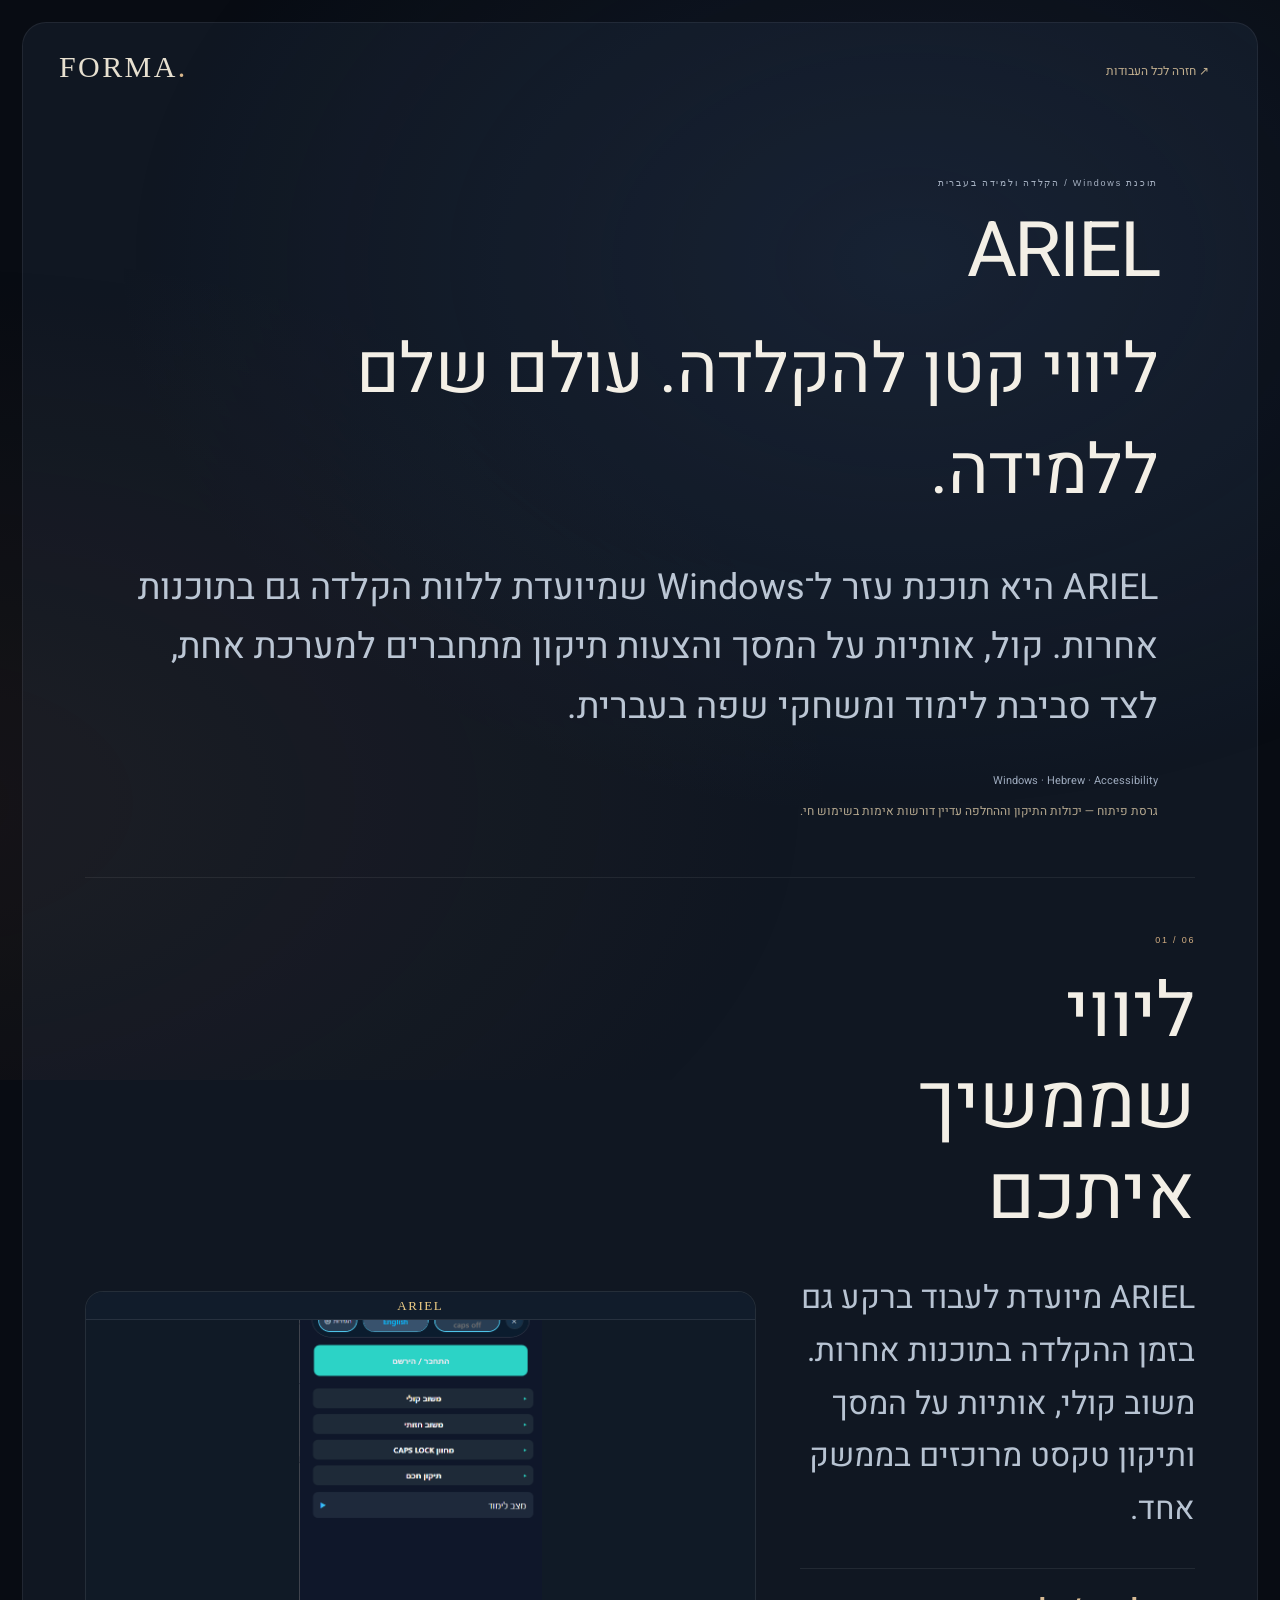
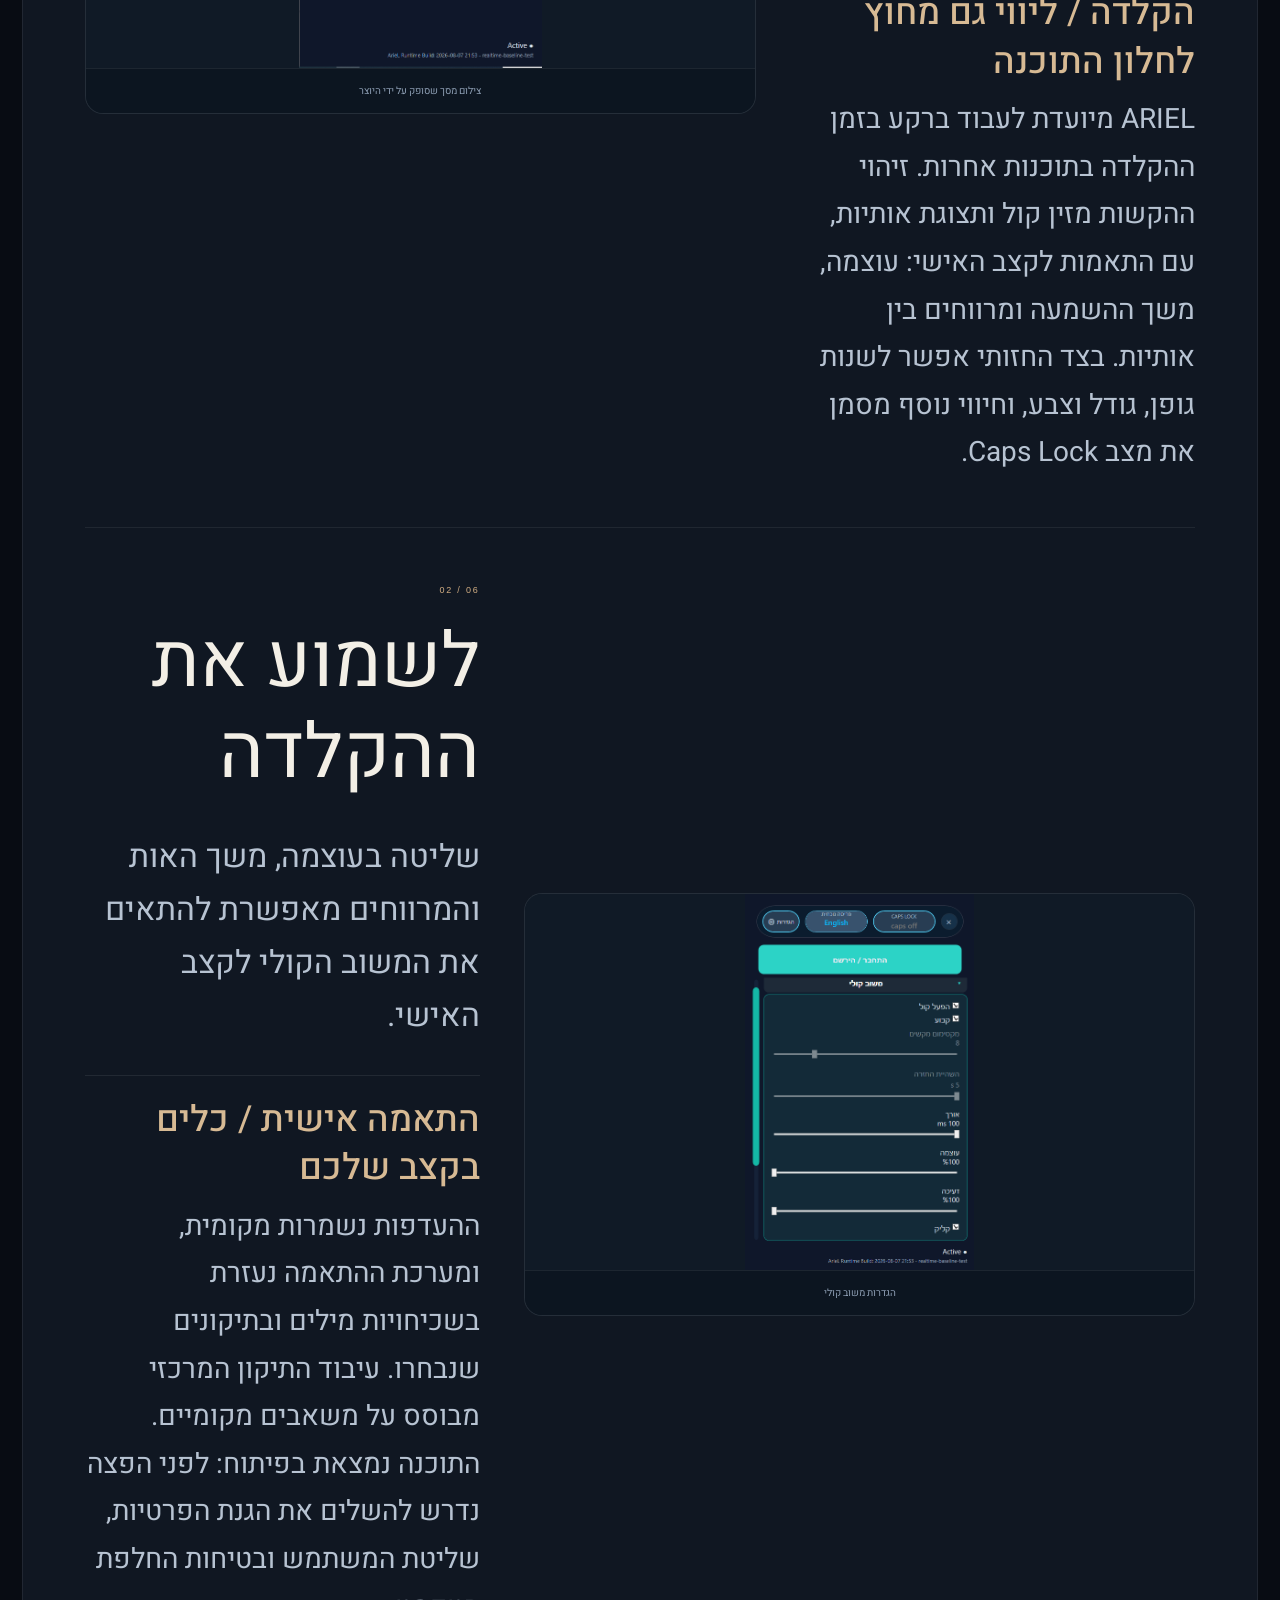
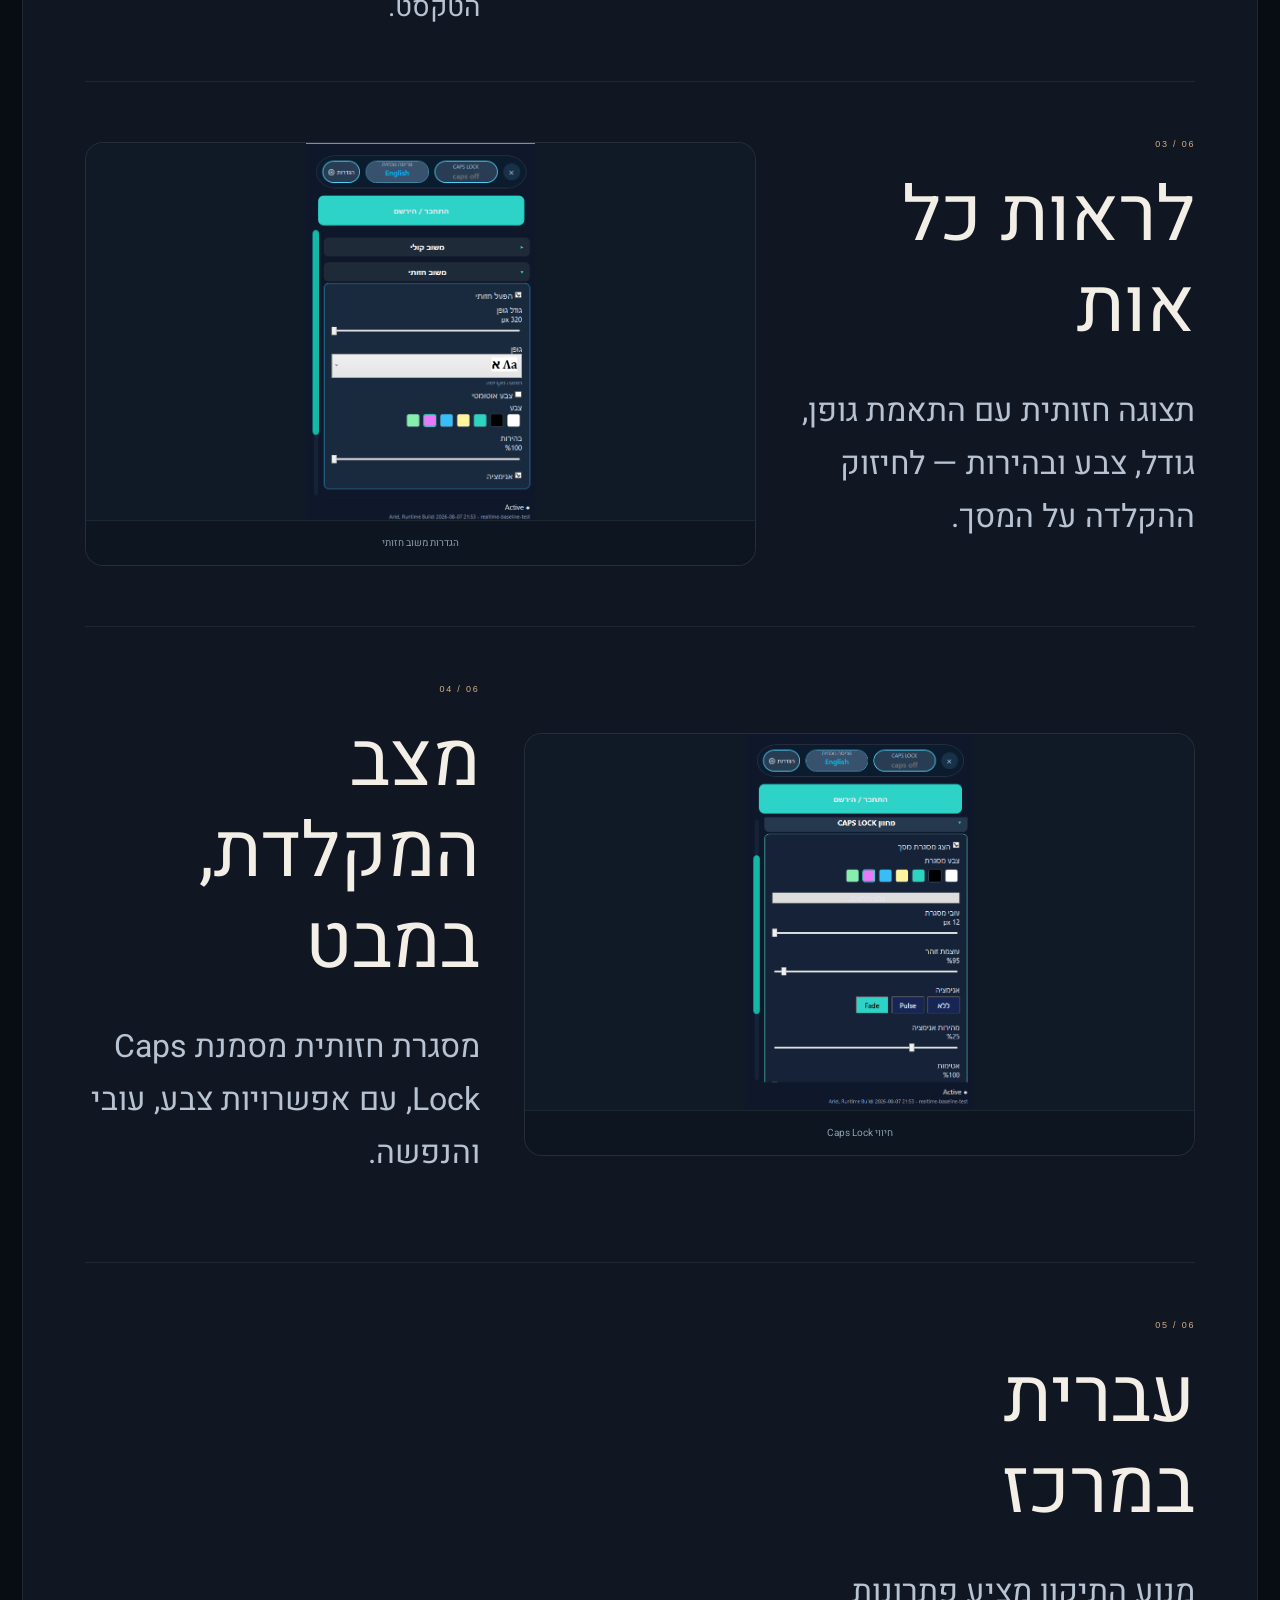
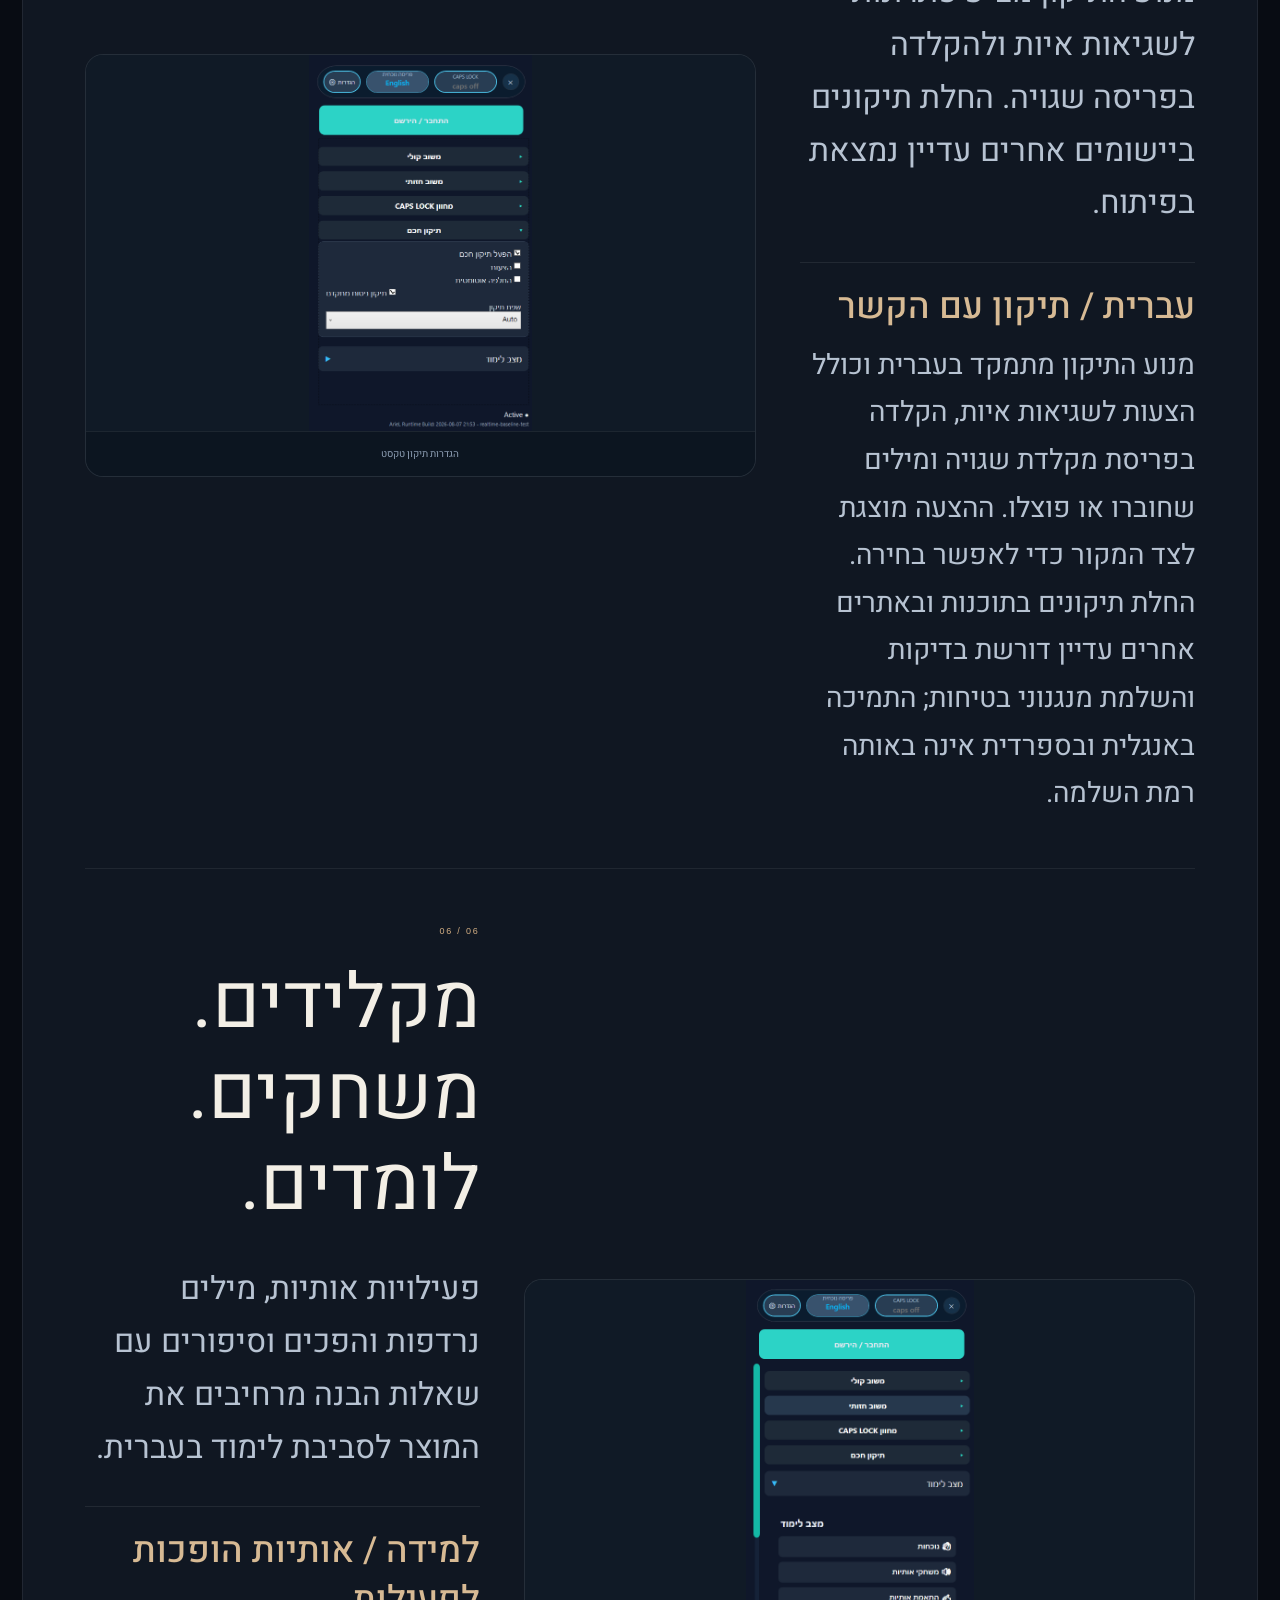
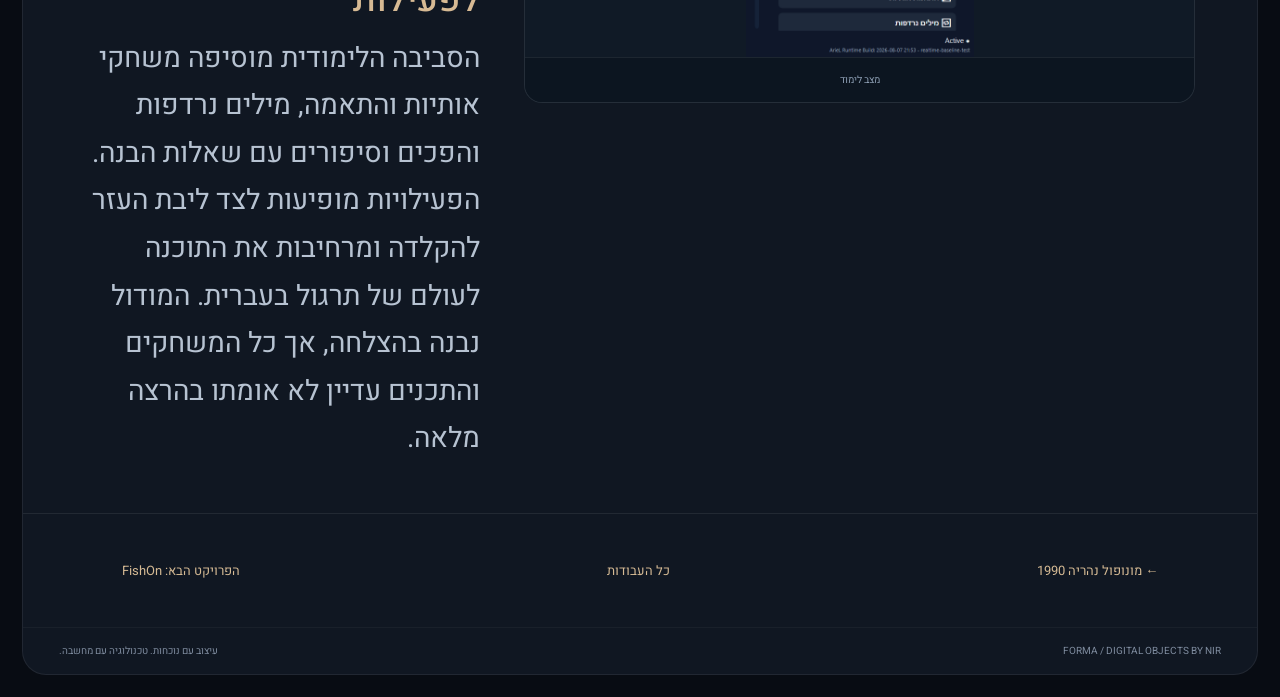
==== commit 6085c9ec: "Use identical 16:9 media surfaces on every project except NOYA" ====
--- a/ariel.html
+++ b/ariel.html
@@ -1 +1 @@
-<!doctype html><html lang="he" dir="rtl"><head><meta charset="utf-8"><meta name="viewport" content="width=device-width,initial-scale=1"><title>ARIEL — עזר להקלדה ולמידה בעברית | FORMA</title><link rel="stylesheet" href="style.css?v=balanced-pages-12"><meta name="description" content="תוכנת Windows עם משוב קולי וחזותי, הצעות לתיקון בעברית ומשחקי שפה. פרויקט בפיתוח."><meta name="theme-color" content="#101824"><link rel="canonical" href="https://noya-labs.github.io/forma-portfolio/ariel.html"><meta property="og:type" content="website"><meta property="og:locale" content="he_IL"><meta property="og:site_name" content="FORMA"><meta property="og:title" content="ARIEL — עזר להקלדה ולמידה בעברית | FORMA"><meta property="og:description" content="תוכנת Windows עם משוב קולי וחזותי, הצעות לתיקון בעברית ומשחקי שפה. פרויקט בפיתוח."><meta property="og:url" content="https://noya-labs.github.io/forma-portfolio/ariel.html"><meta property="og:image" content="https://noya-labs.github.io/forma-portfolio/media/ariel-1.png"><meta name="twitter:card" content="summary_large_image"></head><body class="project-page" data-project="c6"><main class="exhibition"><header><a class="project-brand" href="index.html" dir="ltr">FORMA<span>.</span></a><a class="back-to-work" href="index.html">חזרה לכל העבודות ↗</a></header><section class="project-intro"><span class="eyebrow project-category"></span><h1>ARIEL</h1><p class="project-summary"></p><div class="project-meta"><span class="project-tags" dir="ltr"></span><a class="project-live" target="_blank" rel="noopener noreferrer">פתיחת הפרויקט ↗</a></div><p class="project-status"></p></section><div id="project-chapters"></div><nav class="project-pagination" aria-label="פרויקטים נוספים"><a class="previous-work"></a><a href="index.html">כל העבודות</a><a class="next-work"></a></nav><footer><span dir="ltr">FORMA / DIGITAL OBJECTS BY NIR</span><span>עיצוב עם נוכחות. טכנולוגיה עם מחשבה.</span></footer></main><script src="projects.js?v=trading-fixed-4"></script><script src="project-page.js?v=balanced-pages-12"></script></body></html>+<!doctype html><html lang="he" dir="rtl"><head><meta charset="utf-8"><meta name="viewport" content="width=device-width,initial-scale=1"><title>ARIEL — עזר להקלדה ולמידה בעברית | FORMA</title><link rel="stylesheet" href="style.css?v=equal-media-14"><meta name="description" content="תוכנת Windows עם משוב קולי וחזותי, הצעות לתיקון בעברית ומשחקי שפה. פרויקט בפיתוח."><meta name="theme-color" content="#101824"><link rel="canonical" href="https://noya-labs.github.io/forma-portfolio/ariel.html"><meta property="og:type" content="website"><meta property="og:locale" content="he_IL"><meta property="og:site_name" content="FORMA"><meta property="og:title" content="ARIEL — עזר להקלדה ולמידה בעברית | FORMA"><meta property="og:description" content="תוכנת Windows עם משוב קולי וחזותי, הצעות לתיקון בעברית ומשחקי שפה. פרויקט בפיתוח."><meta property="og:url" content="https://noya-labs.github.io/forma-portfolio/ariel.html"><meta property="og:image" content="https://noya-labs.github.io/forma-portfolio/media/ariel-1.png"><meta name="twitter:card" content="summary_large_image"></head><body class="project-page" data-project="c6"><main class="exhibition"><header><a class="project-brand" href="index.html" dir="ltr">FORMA<span>.</span></a><a class="back-to-work" href="index.html">חזרה לכל העבודות ↗</a></header><section class="project-intro"><span class="eyebrow project-category"></span><h1>ARIEL</h1><p class="project-summary"></p><div class="project-meta"><span class="project-tags" dir="ltr"></span><a class="project-live" target="_blank" rel="noopener noreferrer">פתיחת הפרויקט ↗</a></div><p class="project-status"></p></section><div id="project-chapters"></div><nav class="project-pagination" aria-label="פרויקטים נוספים"><a class="previous-work"></a><a href="index.html">כל העבודות</a><a class="next-work"></a></nav><footer><span dir="ltr">FORMA / DIGITAL OBJECTS BY NIR</span><span>עיצוב עם נוכחות. טכנולוגיה עם מחשבה.</span></footer></main><script src="projects.js?v=trading-fixed-4"></script><script src="project-page.js?v=balanced-pages-12"></script></body></html>
--- a/style.css
+++ b/style.css
@@ -235,4 +235,19 @@
 .project-page[data-project=c1] .chapter-image.noya-fitted-image{width:min(100%,calc(clamp(312px,78vw,504px) * var(--image-ratio,.56)))}
 .project-page .project-meta{flex-wrap:wrap}
 .project-page .project-intro h1{overflow-wrap:anywhere}
-}+}
+
+/* WCR: identical landscape presentation surfaces for both chapters. */
+.project-page[data-project=c4] .chapter-image.fitted-project-image{width:100%;justify-self:stretch}
+.project-page[data-project=c4] .chapter-image.fitted-project-image>img{width:100%;height:auto;aspect-ratio:16/9;object-fit:contain;background:#101a26}
+.project-page[data-project=c4] .project-chapter:first-child .chapter-image>img{object-fit:cover;object-position:center}
+
+/* Owner requirement: equal media surfaces on every project except NOYA. */
+.project-page:not([data-project=c1]) .chapter-image.fitted-project-image{width:100%;justify-self:stretch;position:relative}
+.project-page:not([data-project=c1]) .chapter-image.fitted-project-image>img{display:block;width:100%;height:auto;aspect-ratio:16/9;object-fit:contain;object-position:center;background:#101a26}
+.project-page[data-project=c6] .ariel-clean-screenshot{aspect-ratio:16/9;display:flex;align-items:center;justify-content:center}
+.project-page[data-project=c6] .ariel-clean-screenshot img{width:auto;max-width:100%;height:104%;margin:0;transform:translateY(-2%);object-fit:contain}
+.project-page[data-project=c6] .ariel-project-titlebar{position:absolute;top:0;left:0;right:0;z-index:1;padding:6px 12px;font-size:13px}
+.project-page[data-project=c7] .tank-view{height:auto;aspect-ratio:16/9;position:relative}
+.project-page[data-project=c7] .tank-view canvas{position:absolute;inset:0}
+.project-page[data-project=c7] .chapter-image .fish-tank{border:0;border-radius:0}
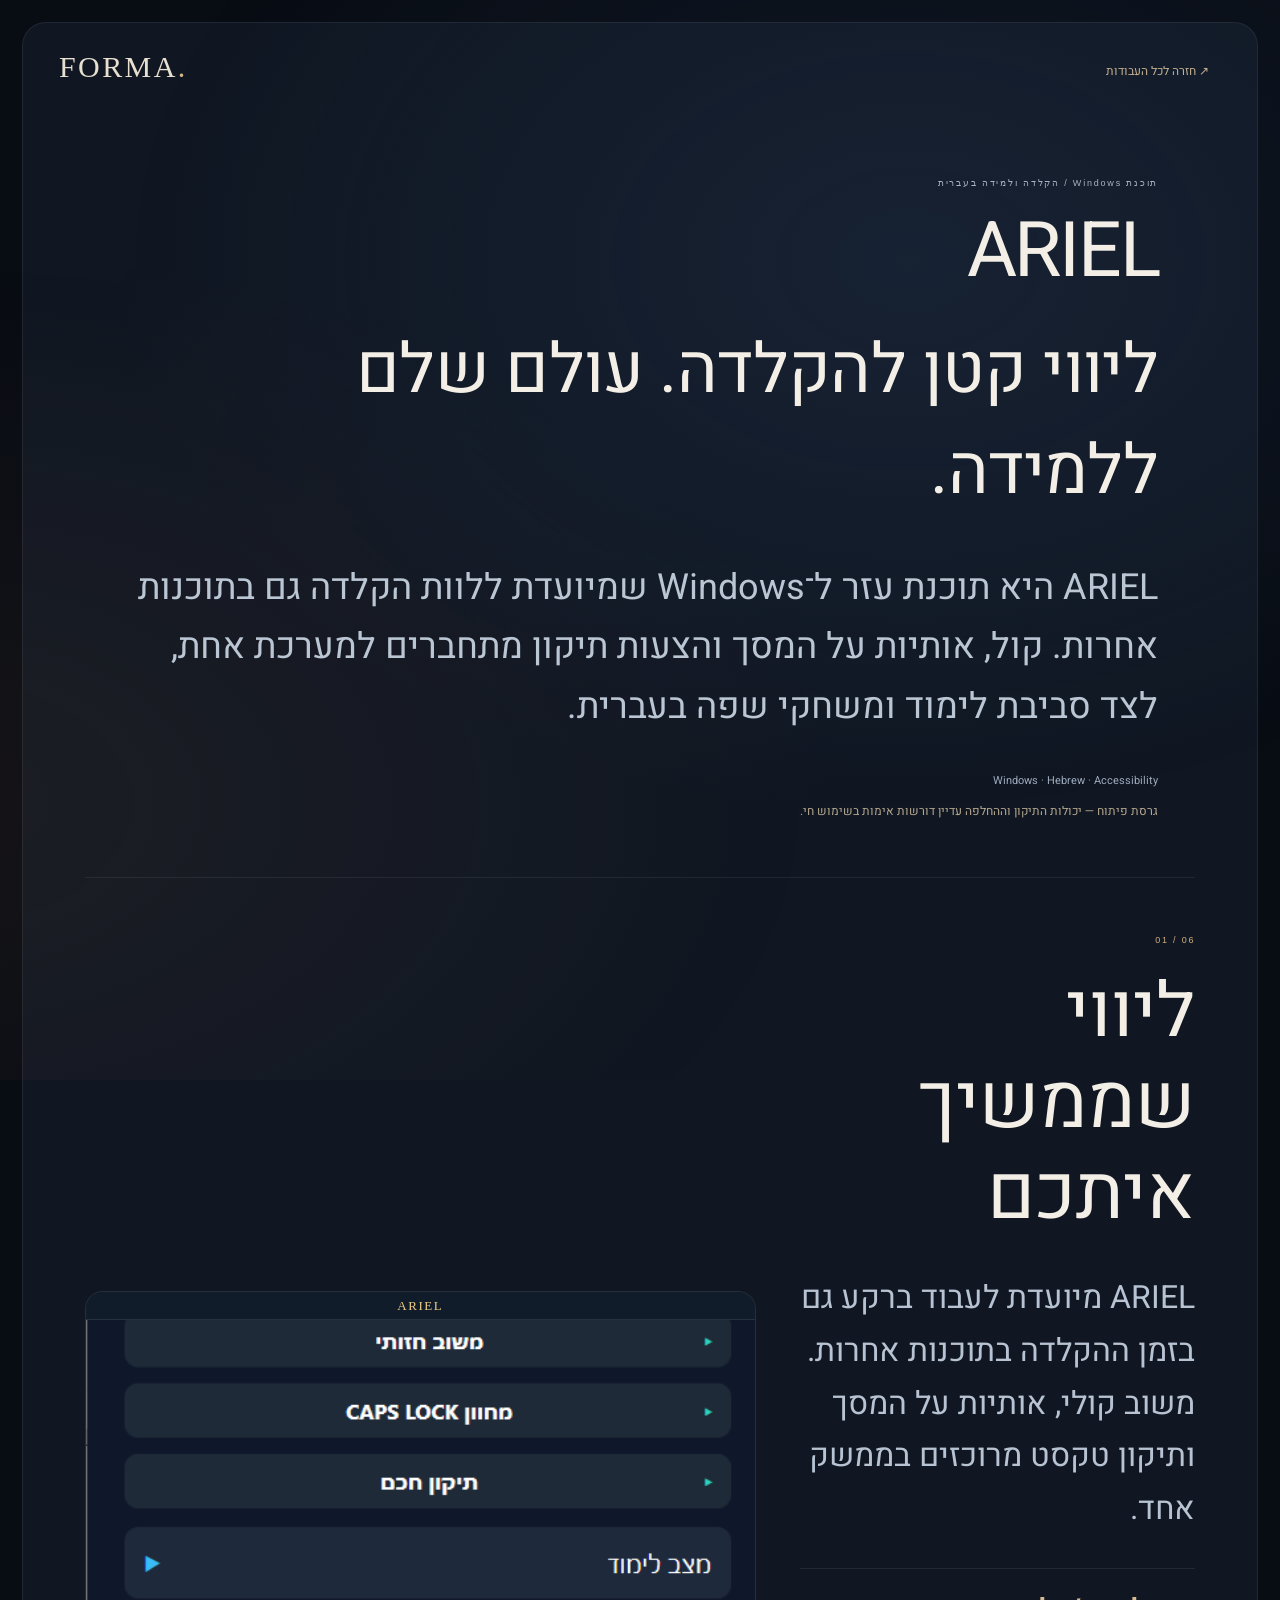
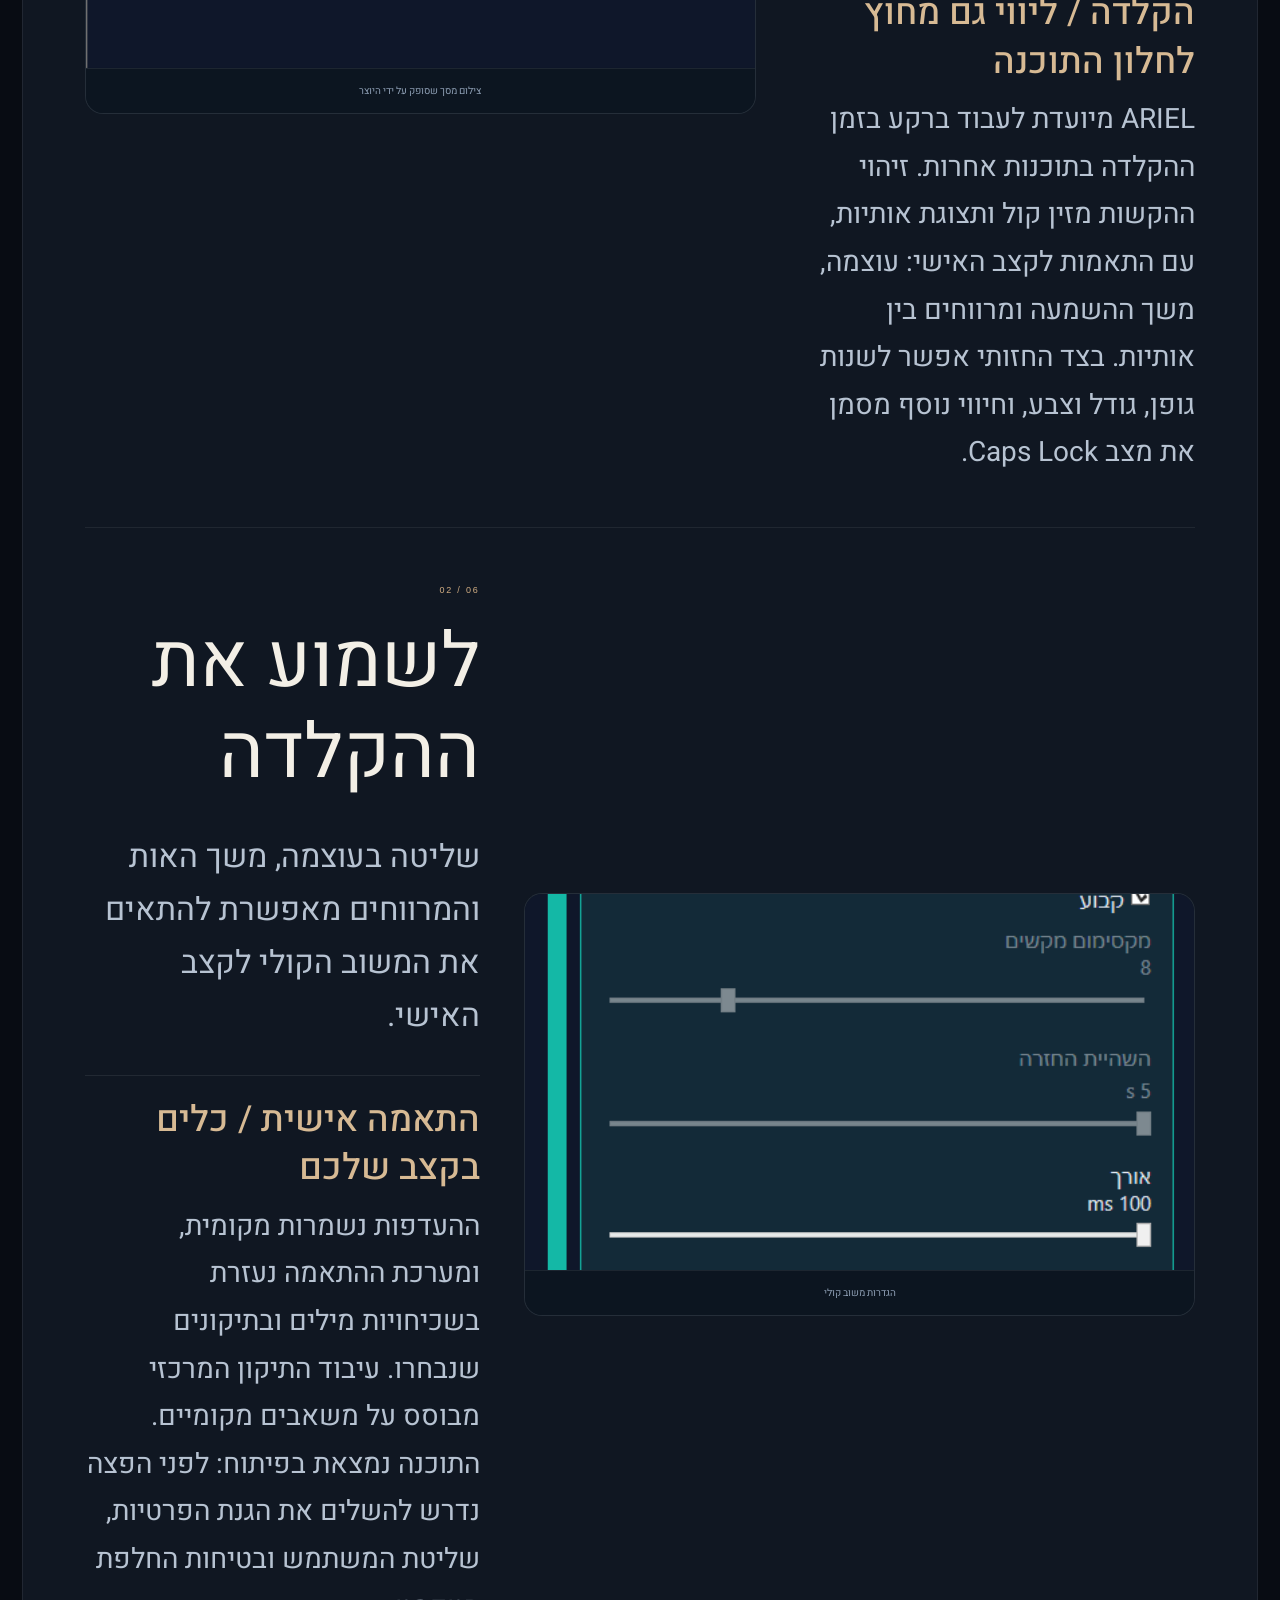
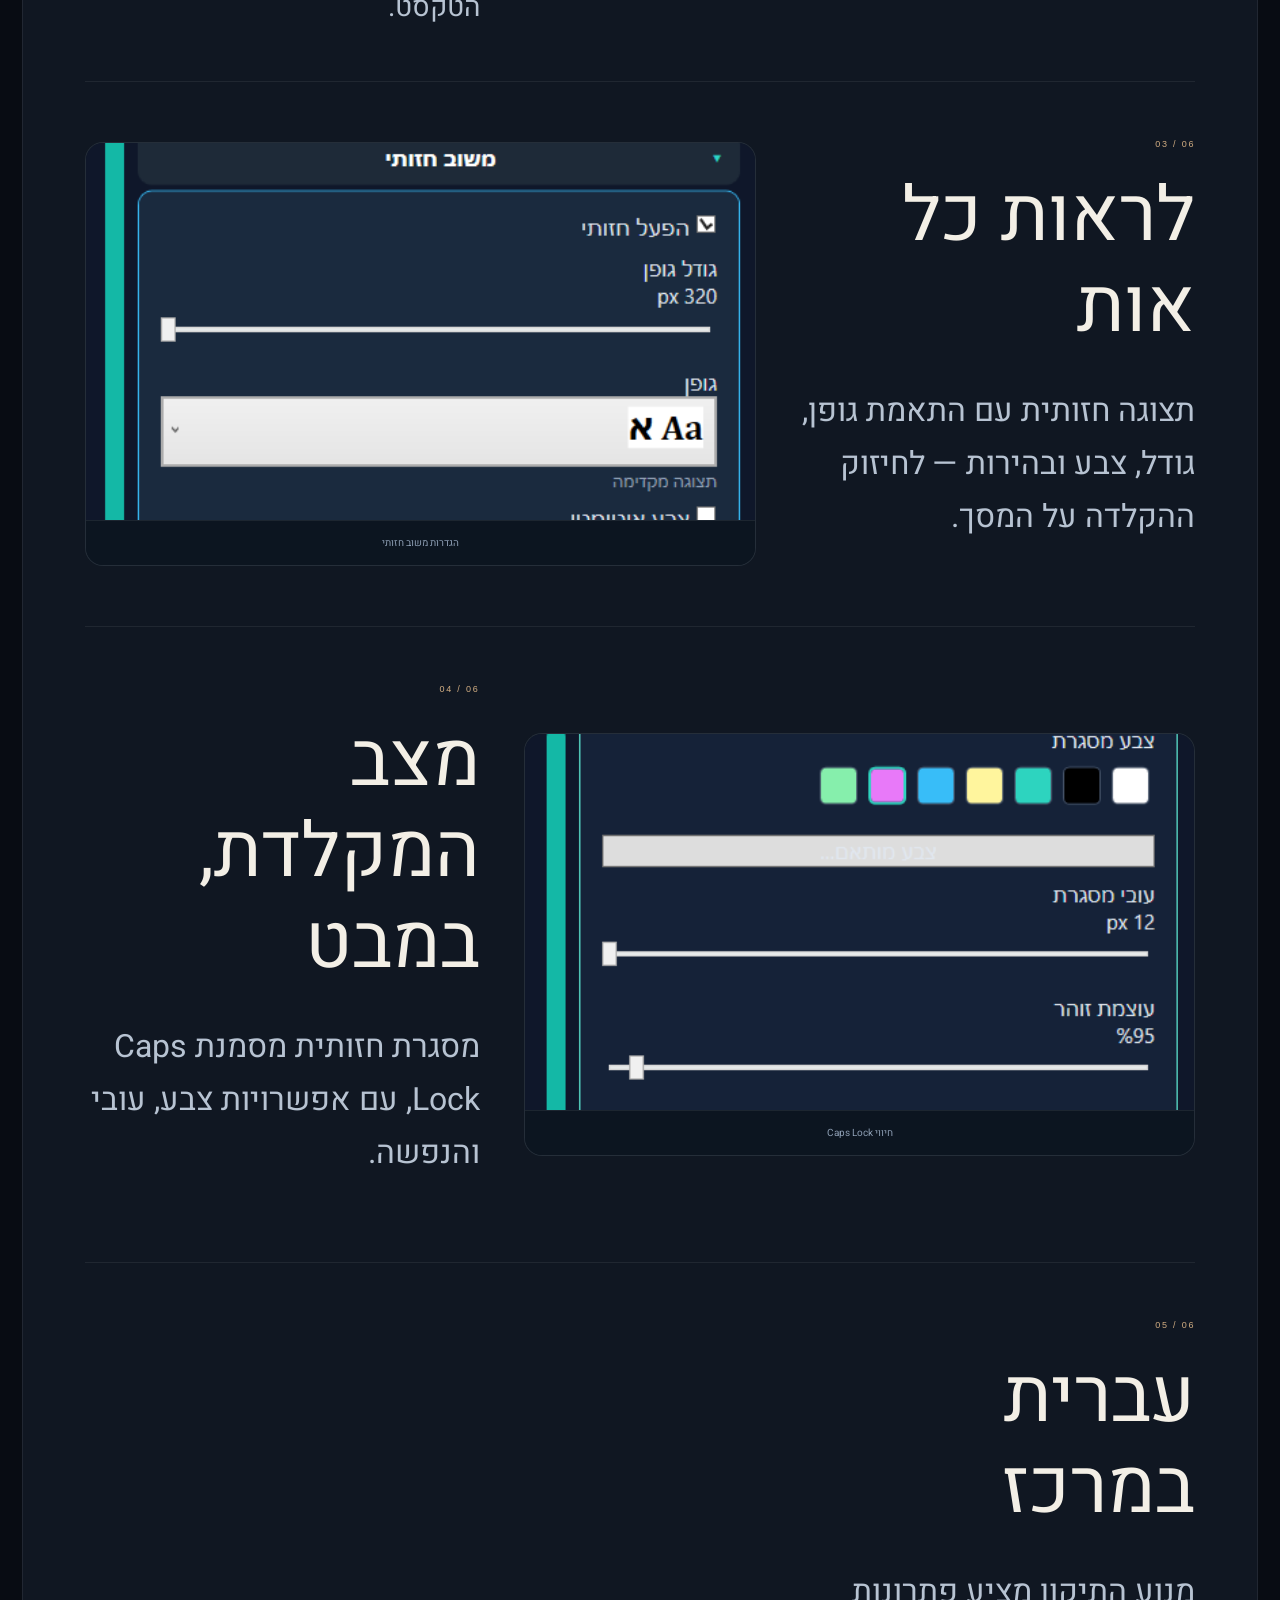
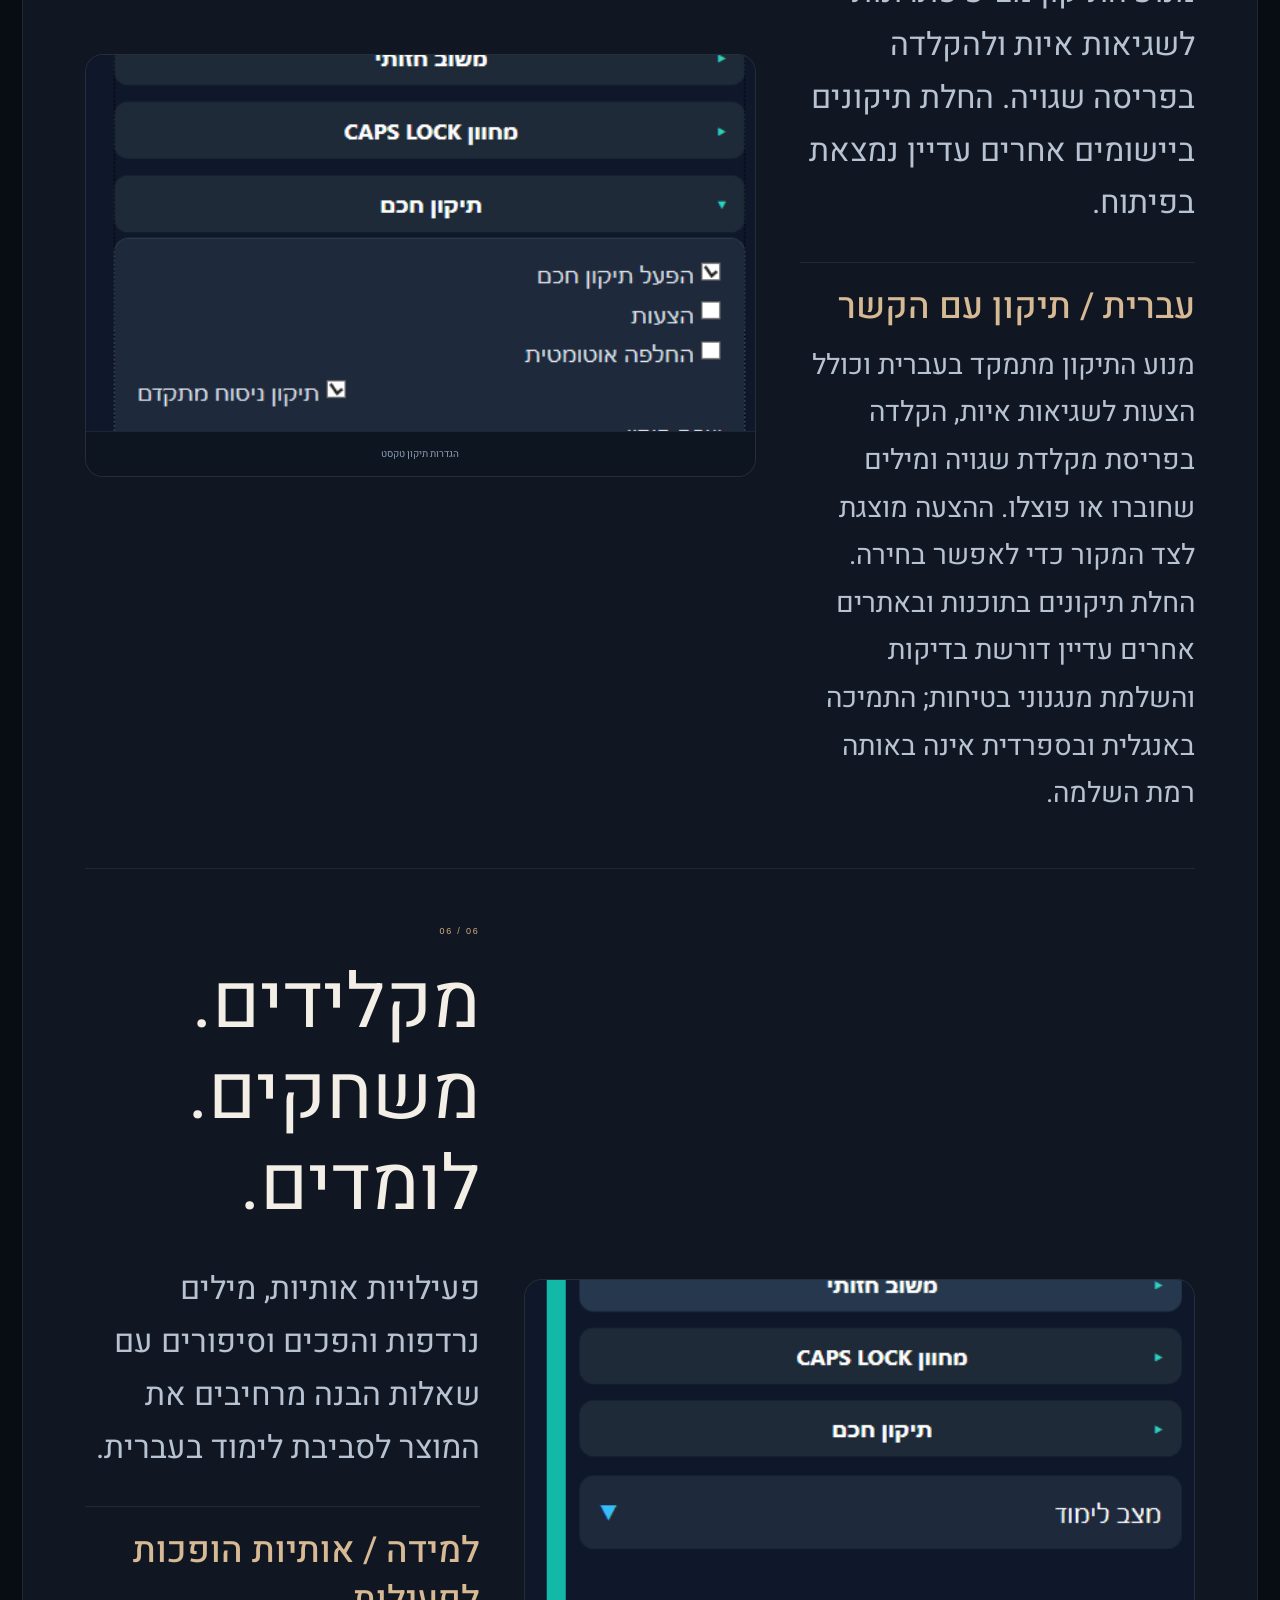
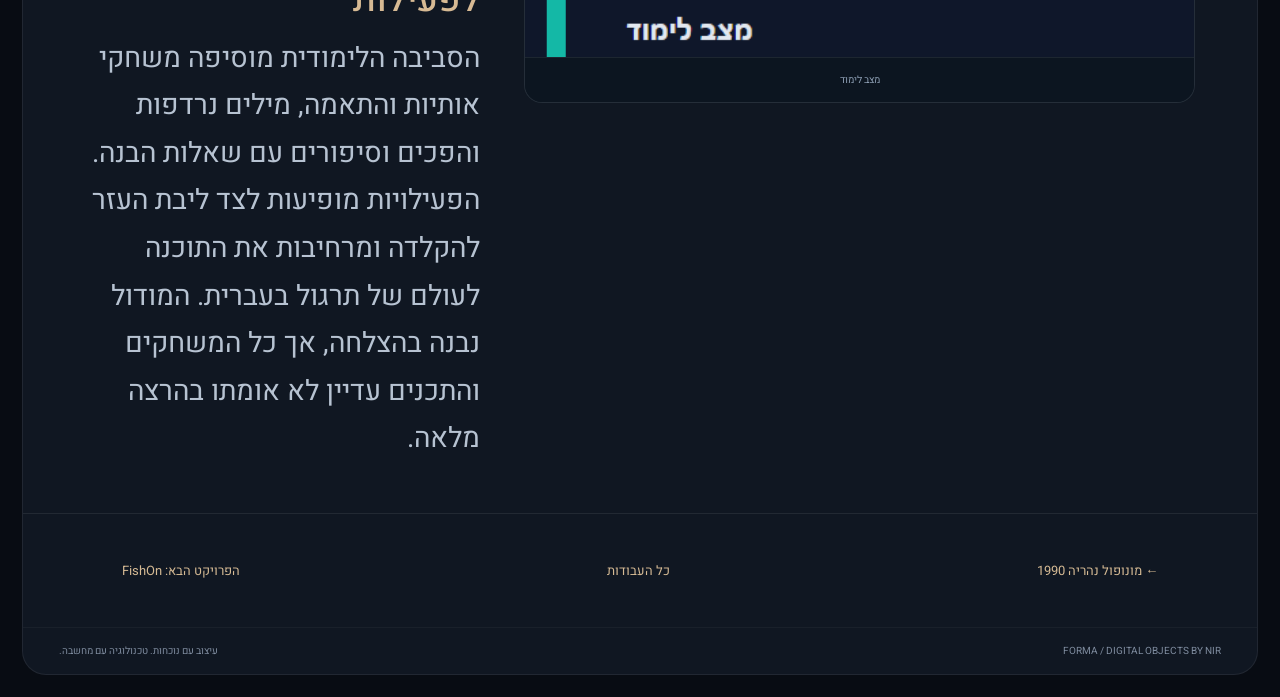
==== commit 64e891a6: "Fill every project image frame edge to edge without letterboxing" ====
--- a/ariel.html
+++ b/ariel.html
@@ -1 +1 @@
-<!doctype html><html lang="he" dir="rtl"><head><meta charset="utf-8"><meta name="viewport" content="width=device-width,initial-scale=1"><title>ARIEL — עזר להקלדה ולמידה בעברית | FORMA</title><link rel="stylesheet" href="style.css?v=equal-media-14"><meta name="description" content="תוכנת Windows עם משוב קולי וחזותי, הצעות לתיקון בעברית ומשחקי שפה. פרויקט בפיתוח."><meta name="theme-color" content="#101824"><link rel="canonical" href="https://noya-labs.github.io/forma-portfolio/ariel.html"><meta property="og:type" content="website"><meta property="og:locale" content="he_IL"><meta property="og:site_name" content="FORMA"><meta property="og:title" content="ARIEL — עזר להקלדה ולמידה בעברית | FORMA"><meta property="og:description" content="תוכנת Windows עם משוב קולי וחזותי, הצעות לתיקון בעברית ומשחקי שפה. פרויקט בפיתוח."><meta property="og:url" content="https://noya-labs.github.io/forma-portfolio/ariel.html"><meta property="og:image" content="https://noya-labs.github.io/forma-portfolio/media/ariel-1.png"><meta name="twitter:card" content="summary_large_image"></head><body class="project-page" data-project="c6"><main class="exhibition"><header><a class="project-brand" href="index.html" dir="ltr">FORMA<span>.</span></a><a class="back-to-work" href="index.html">חזרה לכל העבודות ↗</a></header><section class="project-intro"><span class="eyebrow project-category"></span><h1>ARIEL</h1><p class="project-summary"></p><div class="project-meta"><span class="project-tags" dir="ltr"></span><a class="project-live" target="_blank" rel="noopener noreferrer">פתיחת הפרויקט ↗</a></div><p class="project-status"></p></section><div id="project-chapters"></div><nav class="project-pagination" aria-label="פרויקטים נוספים"><a class="previous-work"></a><a href="index.html">כל העבודות</a><a class="next-work"></a></nav><footer><span dir="ltr">FORMA / DIGITAL OBJECTS BY NIR</span><span>עיצוב עם נוכחות. טכנולוגיה עם מחשבה.</span></footer></main><script src="projects.js?v=trading-fixed-4"></script><script src="project-page.js?v=balanced-pages-12"></script></body></html>+<!doctype html><html lang="he" dir="rtl"><head><meta charset="utf-8"><meta name="viewport" content="width=device-width,initial-scale=1"><title>ARIEL — עזר להקלדה ולמידה בעברית | FORMA</title><link rel="stylesheet" href="style.css?v=fill-frames-15"><meta name="description" content="תוכנת Windows עם משוב קולי וחזותי, הצעות לתיקון בעברית ומשחקי שפה. פרויקט בפיתוח."><meta name="theme-color" content="#101824"><link rel="canonical" href="https://noya-labs.github.io/forma-portfolio/ariel.html"><meta property="og:type" content="website"><meta property="og:locale" content="he_IL"><meta property="og:site_name" content="FORMA"><meta property="og:title" content="ARIEL — עזר להקלדה ולמידה בעברית | FORMA"><meta property="og:description" content="תוכנת Windows עם משוב קולי וחזותי, הצעות לתיקון בעברית ומשחקי שפה. פרויקט בפיתוח."><meta property="og:url" content="https://noya-labs.github.io/forma-portfolio/ariel.html"><meta property="og:image" content="https://noya-labs.github.io/forma-portfolio/media/ariel-1.png"><meta name="twitter:card" content="summary_large_image"></head><body class="project-page" data-project="c6"><main class="exhibition"><header><a class="project-brand" href="index.html" dir="ltr">FORMA<span>.</span></a><a class="back-to-work" href="index.html">חזרה לכל העבודות ↗</a></header><section class="project-intro"><span class="eyebrow project-category"></span><h1>ARIEL</h1><p class="project-summary"></p><div class="project-meta"><span class="project-tags" dir="ltr"></span><a class="project-live" target="_blank" rel="noopener noreferrer">פתיחת הפרויקט ↗</a></div><p class="project-status"></p></section><div id="project-chapters"></div><nav class="project-pagination" aria-label="פרויקטים נוספים"><a class="previous-work"></a><a href="index.html">כל העבודות</a><a class="next-work"></a></nav><footer><span dir="ltr">FORMA / DIGITAL OBJECTS BY NIR</span><span>עיצוב עם נוכחות. טכנולוגיה עם מחשבה.</span></footer></main><script src="projects.js?v=trading-fixed-4"></script><script src="project-page.js?v=balanced-pages-12"></script></body></html>
--- a/style.css
+++ b/style.css
@@ -250,4 +250,9 @@
 .project-page[data-project=c6] .ariel-project-titlebar{position:absolute;top:0;left:0;right:0;z-index:1;padding:6px 12px;font-size:13px}
 .project-page[data-project=c7] .tank-view{height:auto;aspect-ratio:16/9;position:relative}
 .project-page[data-project=c7] .tank-view canvas{position:absolute;inset:0}
-.project-page[data-project=c7] .chapter-image .fish-tank{border:0;border-radius:0}+.project-page[data-project=c7] .chapter-image .fish-tank{border:0;border-radius:0}
+
+/* Permanent owner rule: every still image fills its entire media surface. */
+.project-page .chapter-image.fitted-project-image>img{object-fit:cover!important;object-position:center}
+.project-page[data-project=c6] .ariel-clean-screenshot{display:block;position:relative}
+.project-page[data-project=c6] .ariel-clean-screenshot img{width:100%;max-width:none;height:104%;object-fit:cover;object-position:center;transform:translateY(-3.85%)}
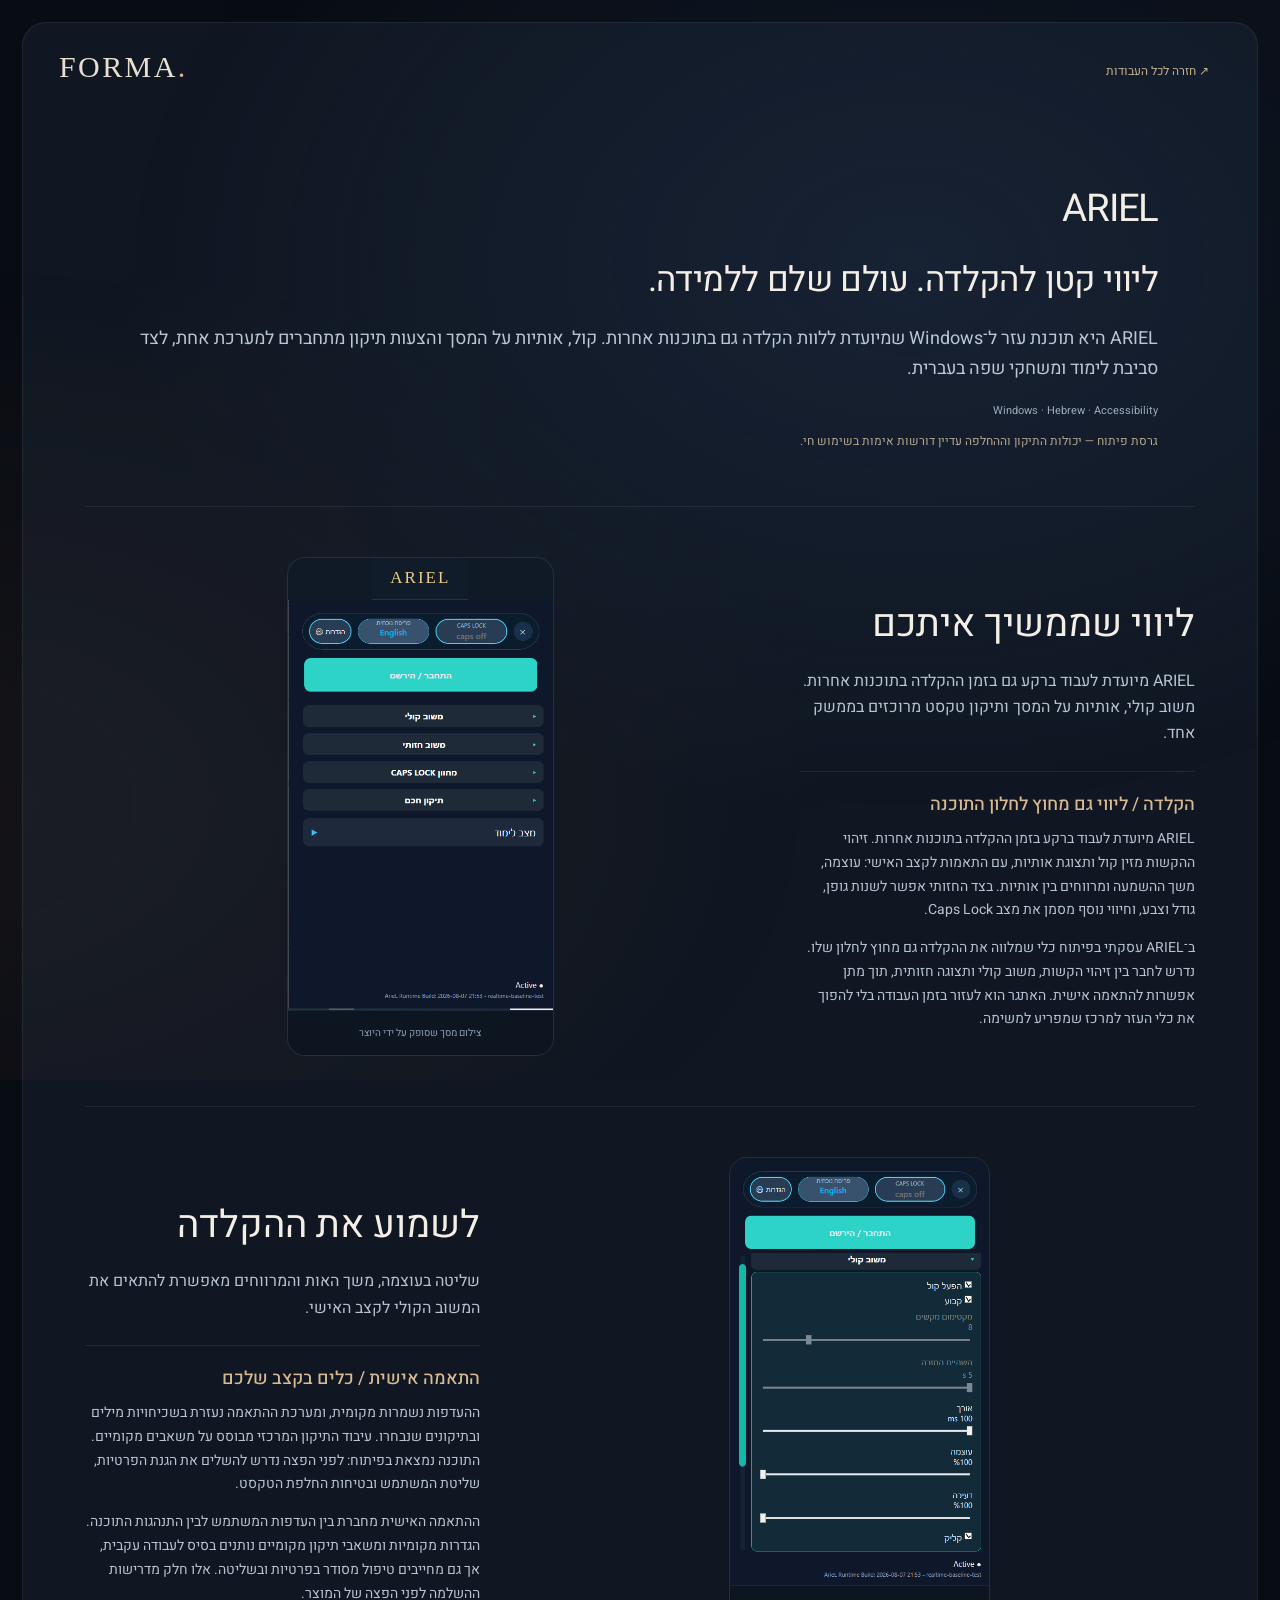
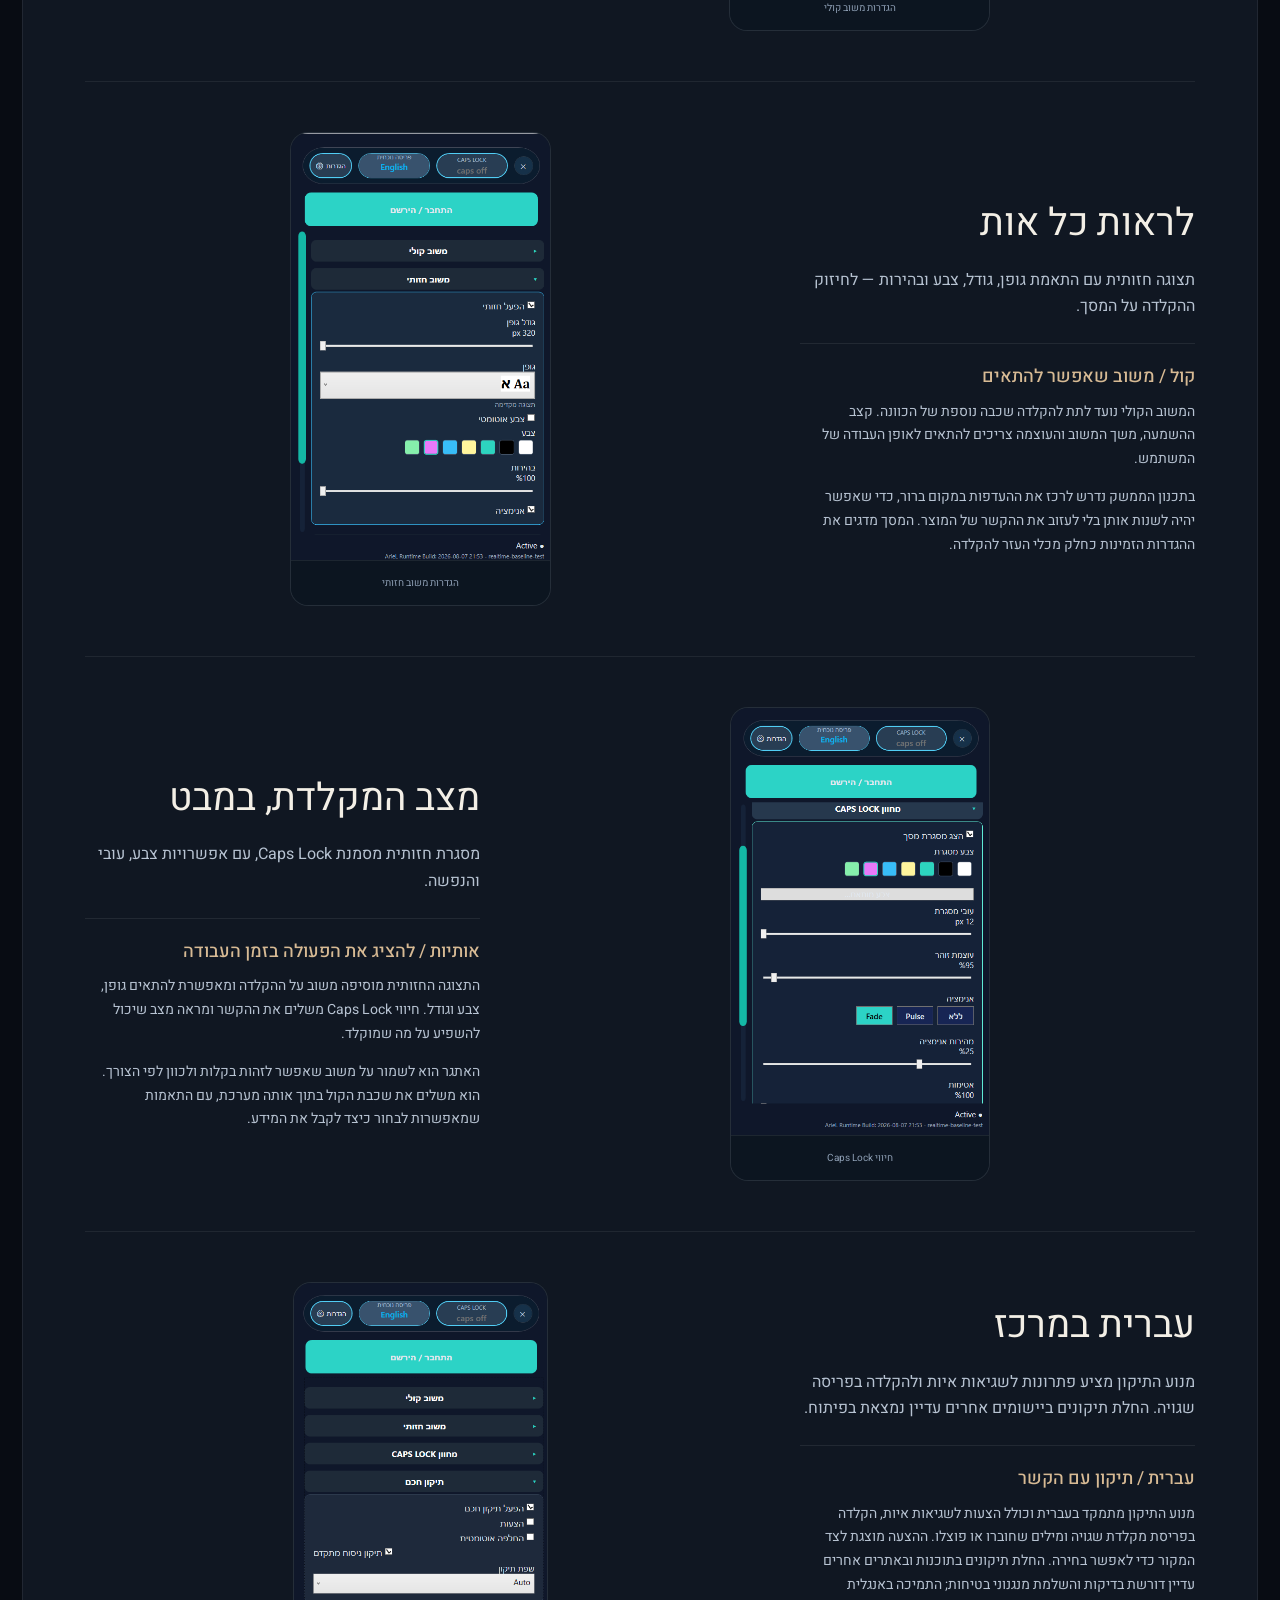
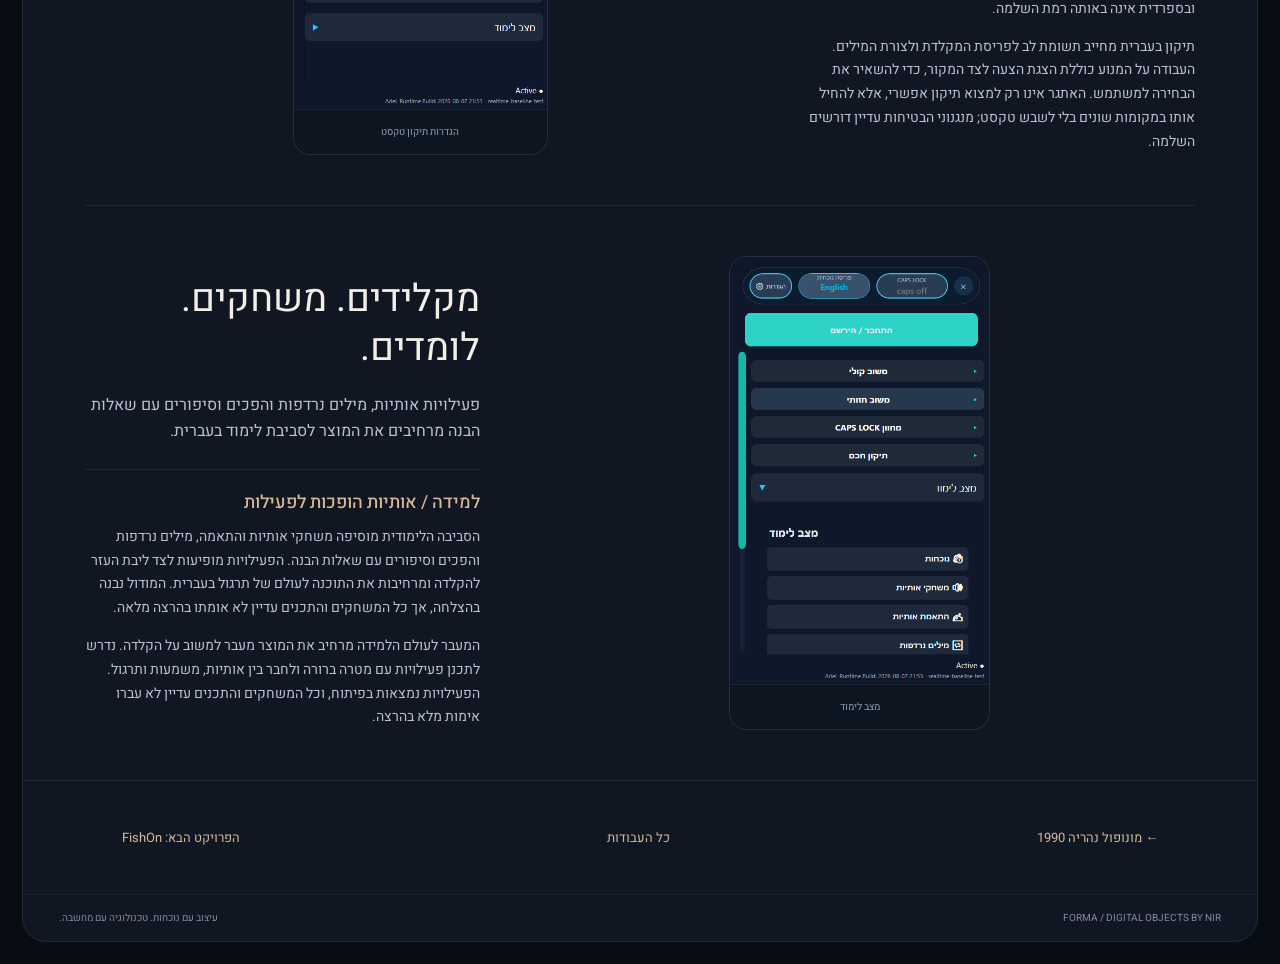
==== commit 39cdcf29: "Apply locked NOYA reference to six remaining project pages" ====
--- a/ariel.html
+++ b/ariel.html
@@ -1 +1 @@
-<!doctype html><html lang="he" dir="rtl"><head><meta charset="utf-8"><meta name="viewport" content="width=device-width,initial-scale=1"><title>ARIEL — עזר להקלדה ולמידה בעברית | FORMA</title><link rel="stylesheet" href="style.css?v=fill-frames-15"><meta name="description" content="תוכנת Windows עם משוב קולי וחזותי, הצעות לתיקון בעברית ומשחקי שפה. פרויקט בפיתוח."><meta name="theme-color" content="#101824"><link rel="canonical" href="https://noya-labs.github.io/forma-portfolio/ariel.html"><meta property="og:type" content="website"><meta property="og:locale" content="he_IL"><meta property="og:site_name" content="FORMA"><meta property="og:title" content="ARIEL — עזר להקלדה ולמידה בעברית | FORMA"><meta property="og:description" content="תוכנת Windows עם משוב קולי וחזותי, הצעות לתיקון בעברית ומשחקי שפה. פרויקט בפיתוח."><meta property="og:url" content="https://noya-labs.github.io/forma-portfolio/ariel.html"><meta property="og:image" content="https://noya-labs.github.io/forma-portfolio/media/ariel-1.png"><meta name="twitter:card" content="summary_large_image"></head><body class="project-page" data-project="c6"><main class="exhibition"><header><a class="project-brand" href="index.html" dir="ltr">FORMA<span>.</span></a><a class="back-to-work" href="index.html">חזרה לכל העבודות ↗</a></header><section class="project-intro"><span class="eyebrow project-category"></span><h1>ARIEL</h1><p class="project-summary"></p><div class="project-meta"><span class="project-tags" dir="ltr"></span><a class="project-live" target="_blank" rel="noopener noreferrer">פתיחת הפרויקט ↗</a></div><p class="project-status"></p></section><div id="project-chapters"></div><nav class="project-pagination" aria-label="פרויקטים נוספים"><a class="previous-work"></a><a href="index.html">כל העבודות</a><a class="next-work"></a></nav><footer><span dir="ltr">FORMA / DIGITAL OBJECTS BY NIR</span><span>עיצוב עם נוכחות. טכנולוגיה עם מחשבה.</span></footer></main><script src="projects.js?v=trading-fixed-4"></script><script src="project-page.js?v=balanced-pages-12"></script></body></html>+<!doctype html><html lang="he" dir="rtl"><head><meta charset="utf-8"><meta name="viewport" content="width=device-width,initial-scale=1"><title>ARIEL — עזר להקלדה ולמידה בעברית | FORMA</title><link rel="stylesheet" href="style.css?v=fill-frames-15"><meta name="description" content="תוכנת Windows עם משוב קולי וחזותי, הצעות לתיקון בעברית ומשחקי שפה. פרויקט בפיתוח."><meta name="theme-color" content="#101824"><link rel="canonical" href="https://noya-labs.github.io/forma-portfolio/ariel.html"><meta property="og:type" content="website"><meta property="og:locale" content="he_IL"><meta property="og:site_name" content="FORMA"><meta property="og:title" content="ARIEL — עזר להקלדה ולמידה בעברית | FORMA"><meta property="og:description" content="תוכנת Windows עם משוב קולי וחזותי, הצעות לתיקון בעברית ומשחקי שפה. פרויקט בפיתוח."><meta property="og:url" content="https://noya-labs.github.io/forma-portfolio/ariel.html"><meta property="og:image" content="https://noya-labs.github.io/forma-portfolio/media/ariel-1.png"><meta name="twitter:card" content="summary_large_image"><link rel="stylesheet" href="standard-projects.css?v=reference-22"></head><body class="project-page" data-project="c6"><main class="exhibition"><header><a class="project-brand" href="index.html" dir="ltr">FORMA<span>.</span></a><a class="back-to-work" href="index.html">חזרה לכל העבודות ↗</a></header><section class="project-intro"><span class="eyebrow project-category"></span><h1>ARIEL</h1><p class="project-summary"></p><div class="project-meta"><span class="project-tags" dir="ltr"></span><a class="project-live" target="_blank" rel="noopener noreferrer">פתיחת הפרויקט ↗</a></div><p class="project-status"></p></section><div id="project-chapters"></div><nav class="project-pagination" aria-label="פרויקטים נוספים"><a class="previous-work"></a><a href="index.html">כל העבודות</a><a class="next-work"></a></nav><footer><span dir="ltr">FORMA / DIGITAL OBJECTS BY NIR</span><span>עיצוב עם נוכחות. טכנולוגיה עם מחשבה.</span></footer></main><script src="projects.js?v=trading-fixed-4"></script><script src="standard-project-copy.js?v=reference-22"></script><script src="standard-project-page.js?v=reference-22"></script></body></html>
--- a/style.css
+++ b/style.css
@@ -255,4 +255,25 @@
 /* Permanent owner rule: every still image fills its entire media surface. */
 .project-page .chapter-image.fitted-project-image>img{object-fit:cover!important;object-position:center}
 .project-page[data-project=c6] .ariel-clean-screenshot{display:block;position:relative}
-.project-page[data-project=c6] .ariel-clean-screenshot img{width:100%;max-width:none;height:104%;object-fit:cover;object-position:center;transform:translateY(-3.85%)}+.project-page[data-project=c6] .ariel-clean-screenshot img{width:100%;max-width:none;height:104%;object-fit:cover;object-position:center;transform:translateY(-3.85%)}
+
+/* NOYA reference page: half-size copy, unchanged media and live cinema. */
+.project-page[data-project=c1] .project-intro h1{font-size:clamp(24px,3vw,42px)}
+.project-page[data-project=c1] .project-tagline{font-size:clamp(23px,2.7vw,36px)}
+.project-page[data-project=c1] .project-intro .project-summary{font-size:18px;line-height:1.65}
+.project-page[data-project=c1] .chapter-copy{align-self:center}
+.project-page[data-project=c1] .chapter-copy h2{font-size:clamp(25px,3vw,38px);line-height:1.3}
+.project-page[data-project=c1] .chapter-copy p{font-size:16px;line-height:1.65}
+.project-page[data-project=c1] .chapter-detail h3{font-size:18px;line-height:1.4}
+.project-page[data-project=c1] .chapter-detail p{font-size:14px;line-height:1.7}
+@media(max-width:750px){
+.project-page[data-project=c1] .project-intro h1{font-size:23px}
+.project-page[data-project=c1] .project-tagline{font-size:23px}
+.project-page[data-project=c1] .project-intro .project-summary{font-size:15px}
+.project-page[data-project=c1] .chapter-copy h2{font-size:25px}
+.project-page[data-project=c1] .chapter-copy p{font-size:14px}
+.project-page[data-project=c1] .chapter-detail h3{font-size:17px}
+.project-page[data-project=c1] .chapter-detail p{font-size:13px}
+}
+
+.project-page[data-project=c1] .chapter-detail p+p{margin-top:14px}
--- a/standard-projects.css
+++ b/standard-projects.css
@@ -0,0 +1,28 @@
+
+/* NOYA-approved reference applied only to the remaining project pages. */
+.project-page:not([data-project=c1]) .project-intro h1{font-size:clamp(24px,3vw,42px)}
+.project-page:not([data-project=c1]) .project-tagline{font-size:clamp(23px,2.7vw,36px)}
+.project-page:not([data-project=c1]) .project-intro .project-summary{font-size:18px;line-height:1.65}
+.project-page:not([data-project=c1]) .chapter-copy{align-self:center}
+.project-page:not([data-project=c1]) .chapter-copy h2{font-size:clamp(25px,3vw,38px);line-height:1.3}
+.project-page:not([data-project=c1]) .chapter-copy p{font-size:16px;line-height:1.65}
+.project-page:not([data-project=c1]) .chapter-detail h3{font-size:18px;line-height:1.4}
+.project-page:not([data-project=c1]) .chapter-detail p{font-size:14px;line-height:1.7}
+.project-page:not([data-project=c1]) .chapter-detail p+p{margin-top:14px}
+.project-page:not([data-project=c1]) .chapter-image.fitted-project-image{width:min(100%,calc(clamp(384px,33.6vw,576px) * var(--image-ratio,1)));justify-self:center}
+.project-page:not([data-project=c1]) .chapter-image.fitted-project-image>img{width:100%;height:auto;aspect-ratio:auto;object-fit:cover}
+.project-page[data-project=c6] .ariel-project-titlebar{position:static;padding:10px 18px;font-size:17px}
+.project-page[data-project=c6] .ariel-clean-screenshot{aspect-ratio:auto;display:block}
+.project-page[data-project=c6] .ariel-clean-screenshot img{width:100%;height:auto;transform:none;margin-top:-6.14%}
+.project-page[data-project=c7] .tank-view{aspect-ratio:16/9;max-height:480px}
+@media(max-width:750px){
+.project-page:not([data-project=c1]) .project-intro h1{font-size:23px}
+.project-page:not([data-project=c1]) .project-tagline{font-size:23px}
+.project-page:not([data-project=c1]) .project-intro .project-summary{font-size:15px}
+.project-page:not([data-project=c1]) .chapter-copy h2{font-size:25px}
+.project-page:not([data-project=c1]) .chapter-copy p{font-size:14px}
+.project-page:not([data-project=c1]) .chapter-detail h3{font-size:17px}
+.project-page:not([data-project=c1]) .chapter-detail p{font-size:13px}
+.project-page:not([data-project=c1]) .chapter-image.fitted-project-image{width:min(100%,calc(clamp(312px,78vw,504px) * var(--image-ratio,1)))}
+.project-page[data-project=c7] .tank-view{aspect-ratio:4/3;max-height:420px}
+}
